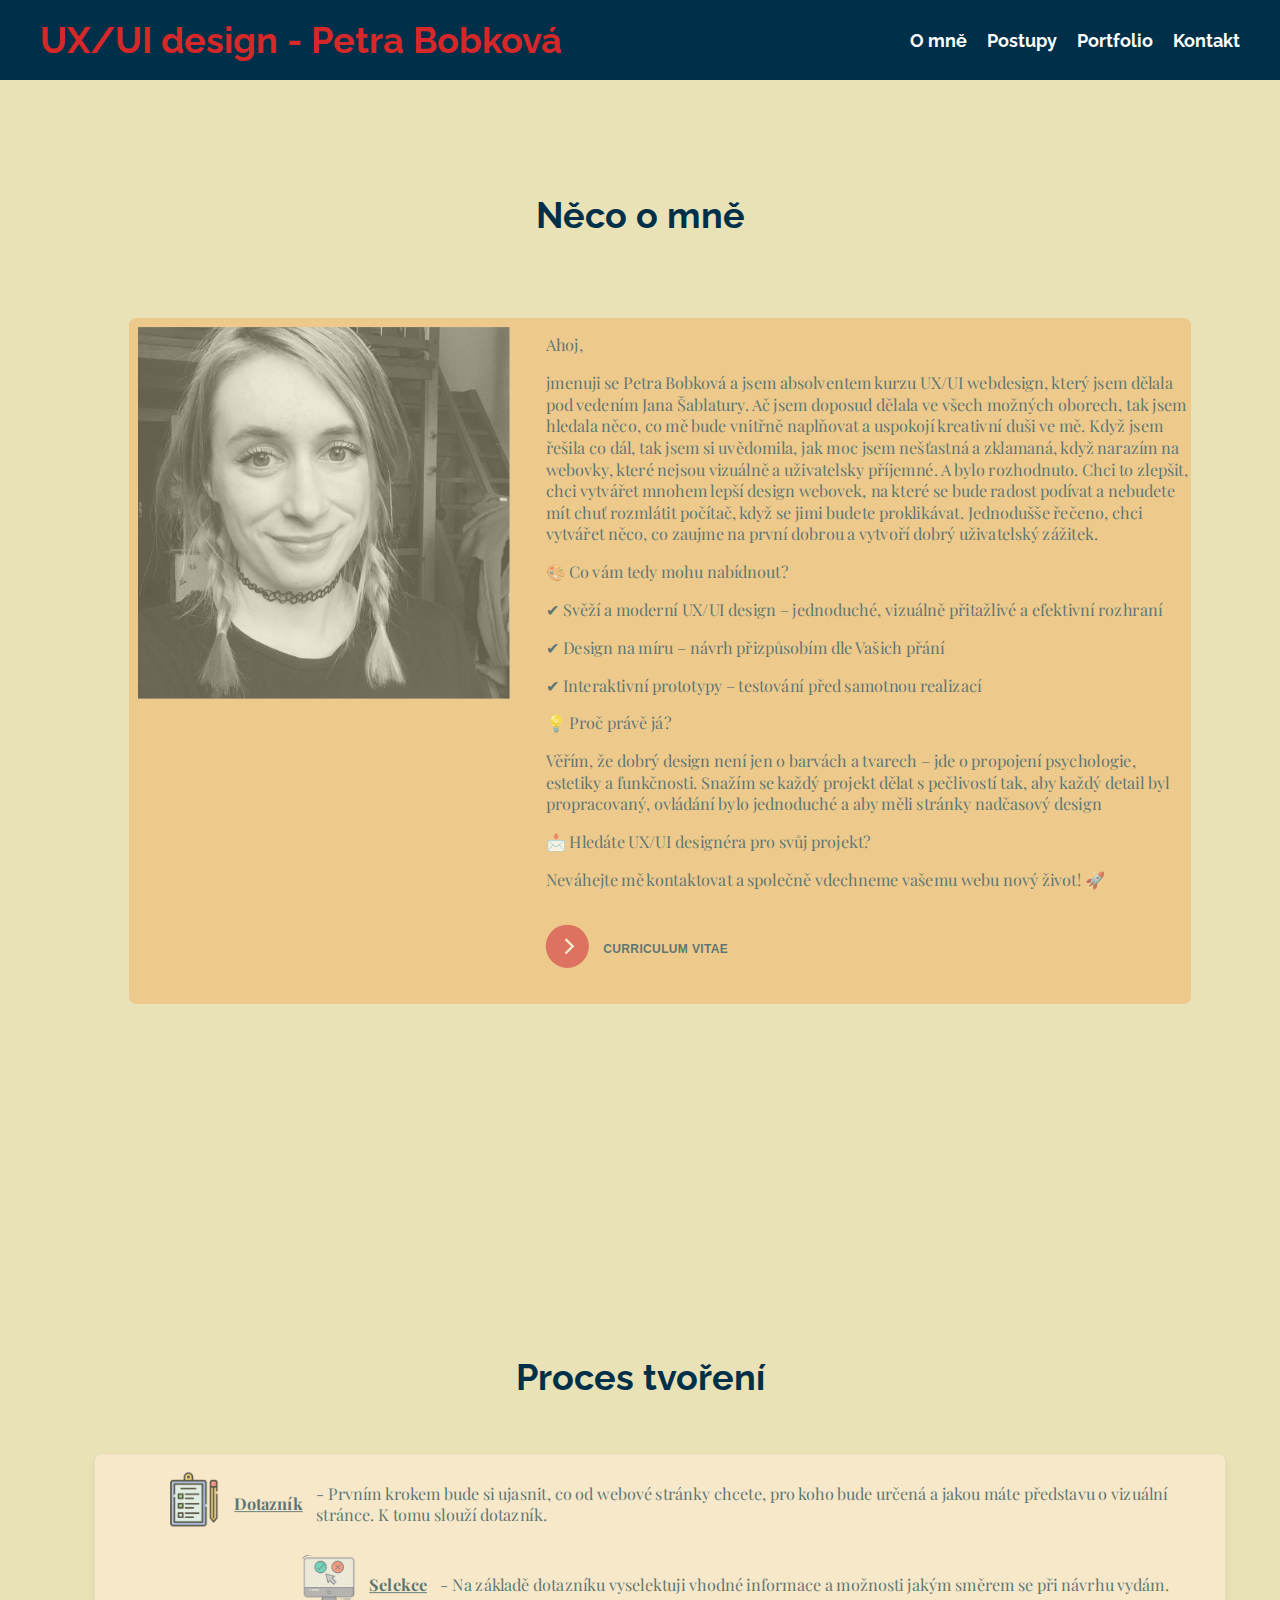
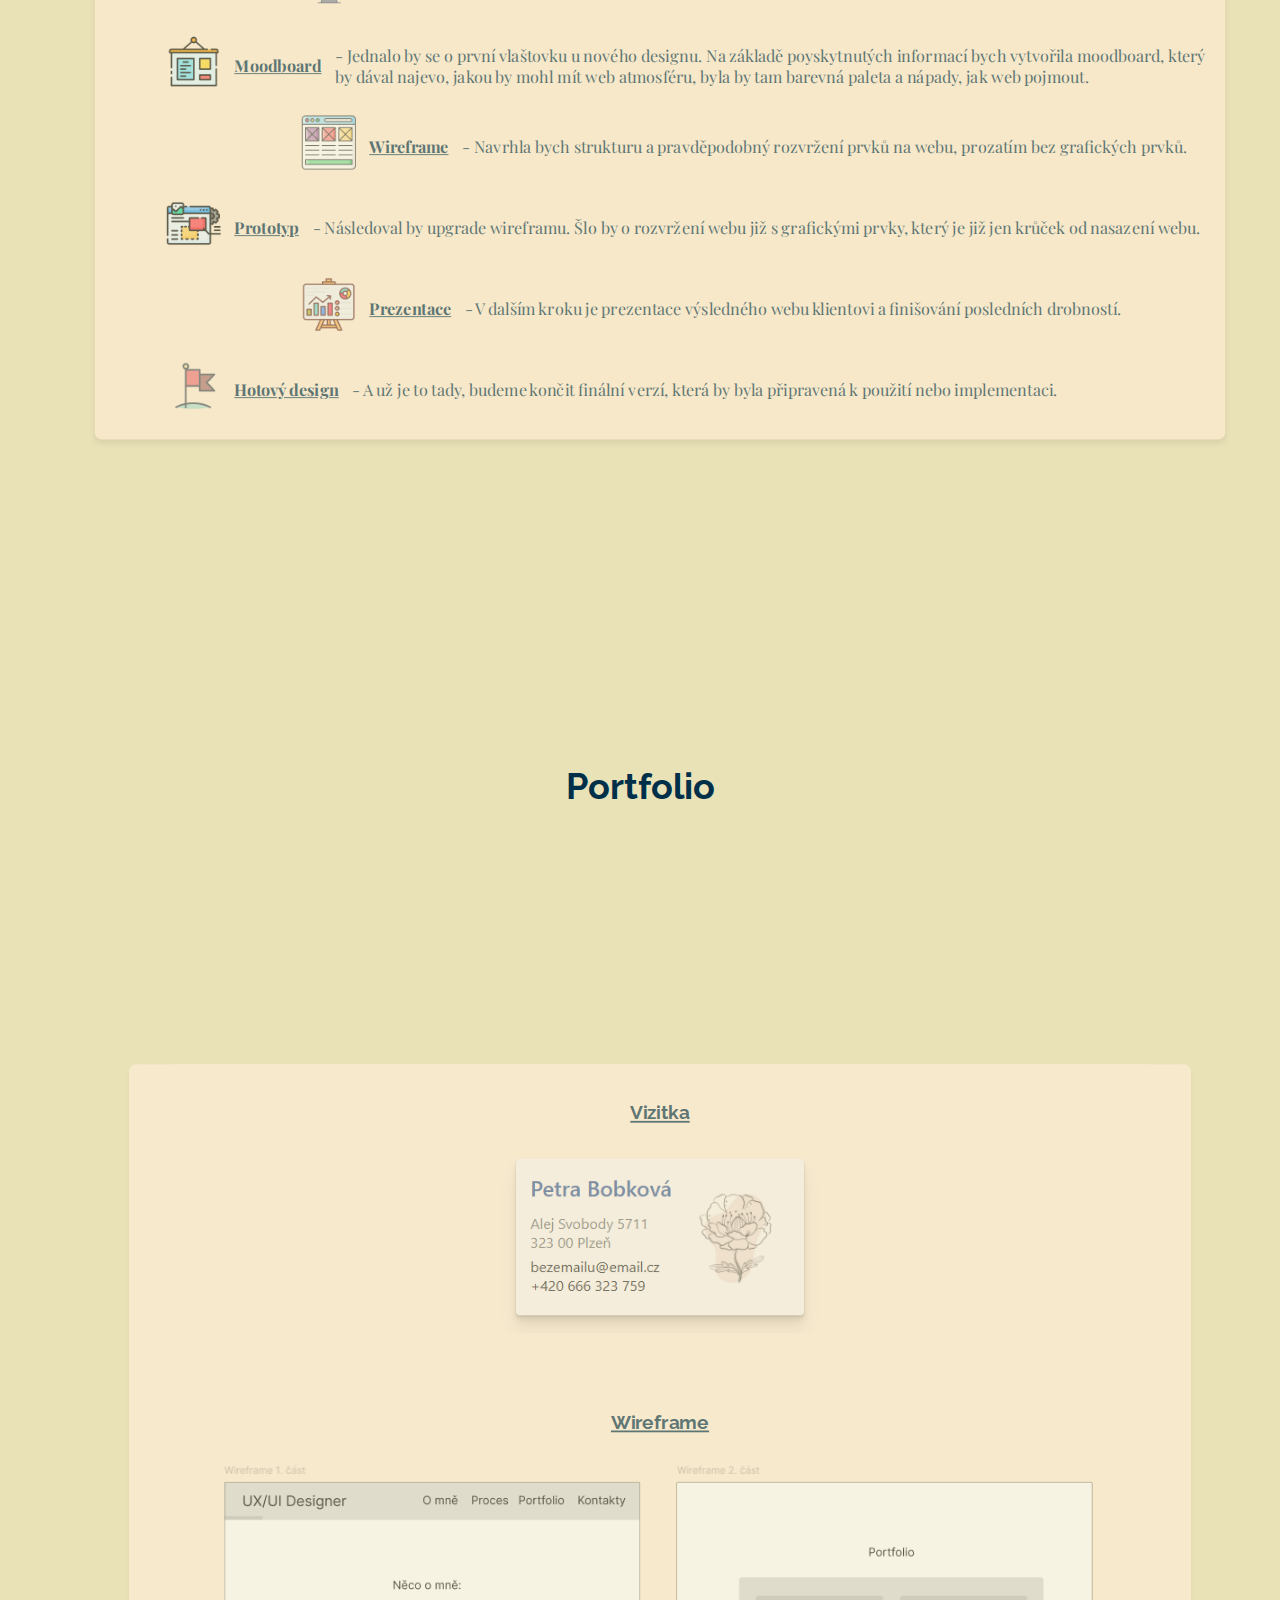
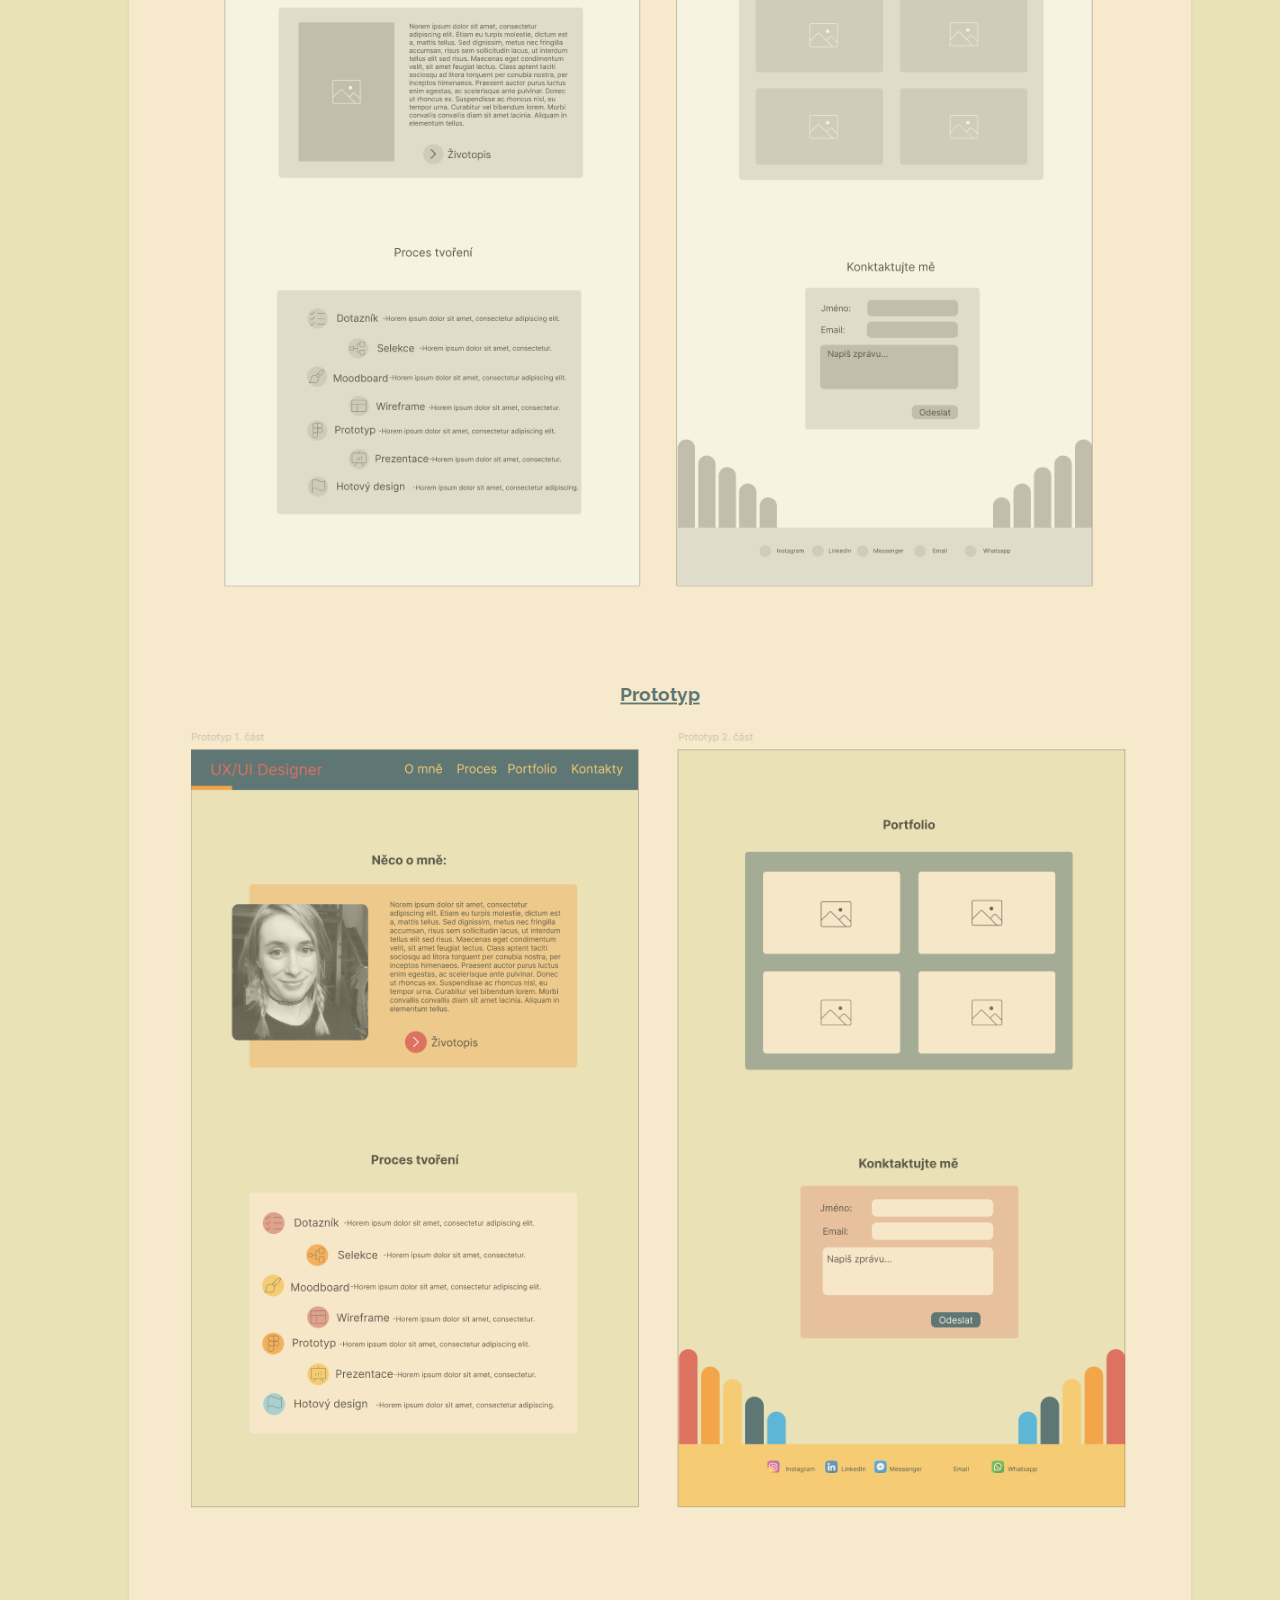
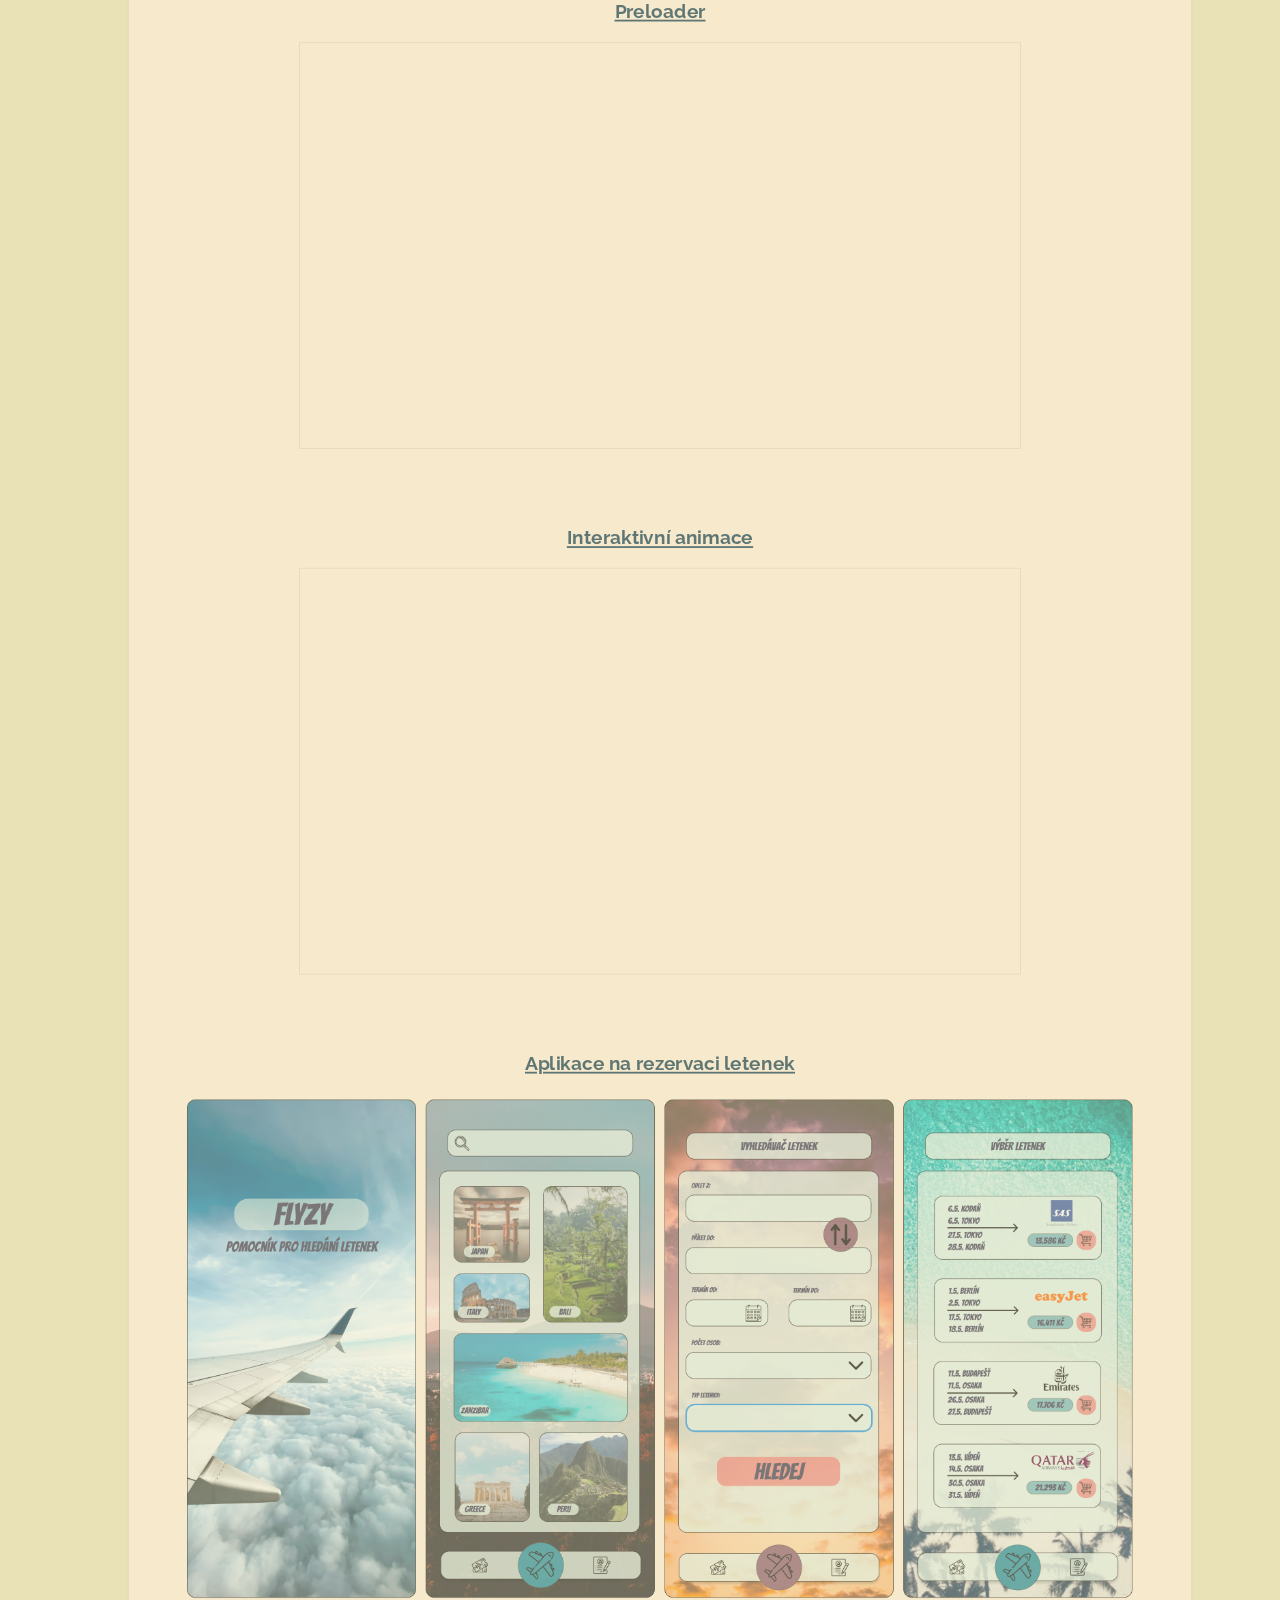
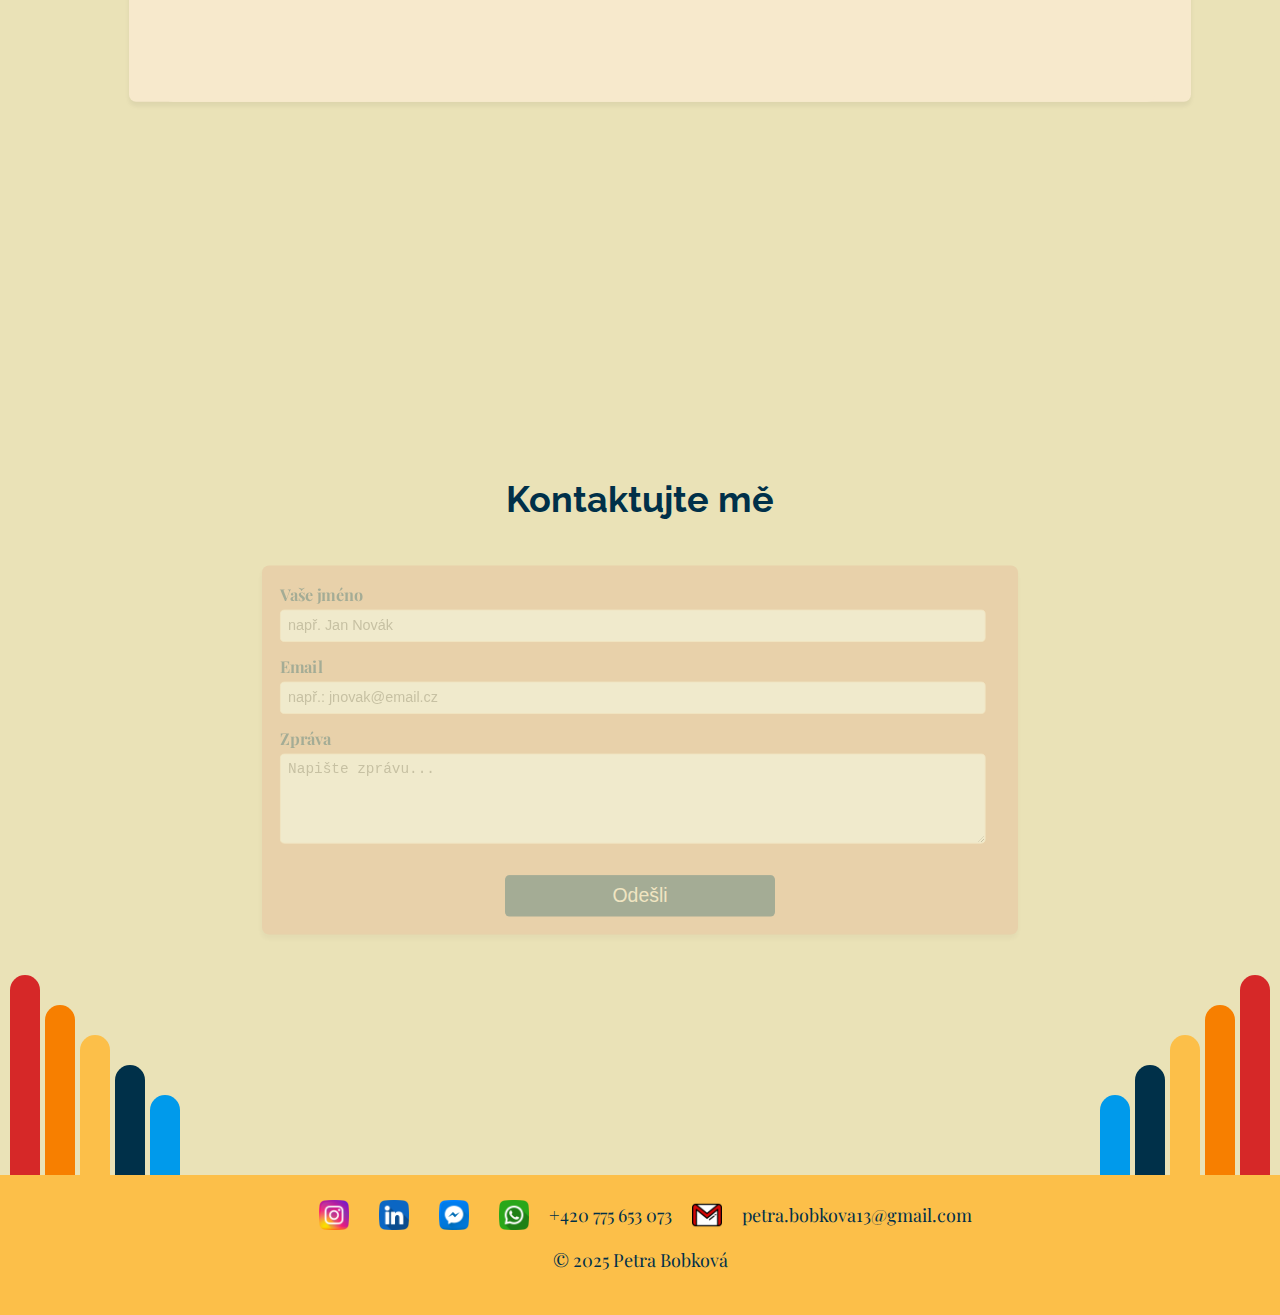
==== index.html @ 44ed3508 "Update index.html" ====
<!DOCTYPE html>
<html lang="cs">
  <head>
    <meta charset="UTF-8" />
    <meta name="viewport" content="width=device-width, initial-scale=1.0" />
    <title>Portfolio - Petra Bobková</title>
    <link
      href="https://fonts.googleapis.com/css2?family=Playfair+Display&family=Raleway:wght@400;700&display=swap"
      rel="stylesheet"
    />
    <link rel="stylesheet" href="style.css"/>
  </head>
  <body>
    <header>
      <h1 class="header">UX/UI design - Petra Bobková</h1>
      <nav>
        <ul>
          <li><a href="#about">O mně</a></li>
          <li><a href="#process">Postupy</a></li>
          <li><a href="#portfolio">Portfolio</a></li>
          <li><a href="#contact">Kontakt</a></li>
        
        </ul>
      </nav>
      <div class="watcher"></div>
    </header>

    <section id="about" class="about">
      <h1>Něco o mně</h1>
      <form class="about">
      <div class="about-container"> 
      
          <img src="Selfie.jpg" alt="Petra Bobková" width="150" height="auto" class="profile-img" >
        
      <div class="text-content">    
    <p> Ahoj, </p>
        <a>jmenuji se Petra Bobková a jsem absolventem kurzu UX/UI webdesign, který jsem dělala pod vedením Jana Šablatury.</a>
        <a>Ač jsem doposud dělala ve všech možných oborech, tak jsem hledala něco, co mě bude vnitřně naplňovat a uspokojí kreativní duši ve mě. 
          Když jsem řešila co dál, tak jsem si uvědomila, jak moc jsem nešťastná a zklamaná, když narazím na webovky, které nejsou vizuálně a uživatelsky příjemné. 
          A bylo rozhodnuto. Chci to zlepšit, chci vytvářet mnohem lepší design webovek, na které se bude radost podívat a nebudete mít chuť rozmlátit počítač, když se jimi budete proklikávat. 
          Jednodušše řečeno, chci vytvářet něco, co zaujme na první dobrou a vytvoří dobrý uživatelský zážitek.</a>
          
    <p>🎨 Co vám tedy mohu nabídnout?</p>
    <p> ✔ Svěží a moderní UX/UI design – jednoduché, vizuálně přitažlivé a efektivní rozhraní</p>
    <p> ✔ Design na míru – návrh přizpůsobím dle Vašich přání </p>
    <p> ✔ Interaktivní prototypy – testování před samotnou realizací</p>
 
    
    <p> 💡 Proč právě já?</p>
    <p> Věřím, že dobrý design není jen o barvách a tvarech – jde o propojení psychologie, estetiky a funkčnosti. 
      Snažím se každý projekt dělat s pečlivostí tak, aby každý detail byl propracovaný, ovládání bylo jednoduché a aby měli stránky nadčasový design </p>
    
    
    <p> 📩 Hledáte UX/UI designéra pro svůj projekt?</p>
    <p> Neváhejte mě kontaktovat a společně vdechneme vašemu webu nový život! 🚀</p> 
    <a href="CV.pdf" target="_blank">
    <button type="button">
      <nav class="Kontakt">
        <span class="kruh">
          <span class="ikona">
            <svg xmlns="http://www.w3.org/2000/svg" viewBox="0 0 1200 1200">
              <path d="M150 550h775v100H150z" class="linka" />
              <path
                d="m710 935-70-70 265-265-265-265 70-70 335 335z"
                class="sipka"
              />
            </svg>
          </span>
        </span>
        <span class="text">Curriculum Vitae</span>
      </nav>
    </button>  
  </a>  
  </div>
      </div>

      </form>
    </section>

    <section id="process" class="process">
      <h1>Proces tvoření</h1>
      <form class="process">
        <div class="process-grid">
          <div class="process-container">
            <div class="process-item">
              <div class="icon-text">
                <img src="dotaznik.png" alt="Dotazník" class="icon">
                <span class="bold">Dotazník </span><span>- Prvním krokem bude si ujasnit, co od webové stránky chcete, pro koho bude určená a jakou máte představu o vizuální stránce. K tomu slouží dotazník.</span>
              </div>
            </div>
            <div class="process-item">
              <div class="icon-text">
                <img src="selekce.png" alt="Selekce" class="icon">
                <span class="bold">Selekce </span><span>- Na základě dotazníku vyselektuji vhodné informace a možnosti jakým směrem se při návrhu vydám.</span>
              </div>
            </div>
            <div class="process-item">
              <div class="icon-text">
                <img src="moodboard.png" alt="Moodboard" class="icon">
                <span class="bold">Moodboard </span><span>- Jednalo by se o první vlaštovku u nového designu. 
                  Na základě poyskytnutých informací bych vytvořila moodboard, který by dával najevo, jakou by mohl mít web atmosféru, byla by tam barevná paleta a nápady, jak web pojmout.</span>
              </div>
            </div>
            <div class="process-item">
              <div class="icon-text">
                <img src="wireframe.png" alt="Wireframe" class="icon">
                <span class="bold">Wireframe </span><span>- Navrhla bych strukturu a pravděpodobný rozvržení prvků na webu, prozatím bez grafických prvků.</span>
              </div>
            </div>
            <div class="process-item">
              <div class="icon-text">
                <img src="prototyp.png" alt="Prototyp" class="icon">
                <span class="bold">Prototyp </span><span>- Následoval by upgrade wireframu. Šlo by o rozvržení webu již s grafickými prvky, který je již jen krůček od nasazení webu. </span>
              </div>
            </div>
            <div class="process-item">
              <div class="icon-text">
                <img src="presentation.png" alt="Prezentace" class="icon">
                <span class="bold">Prezentace </span><span>-  V dalším kroku je prezentace výsledného webu klientovi a finišování posledních drobností.</span>
              </div>
            </div>
            <div class="process-item">
              <div class="icon-text">
                <img src="flag.png" alt="Hotový design" class="icon">
                <span class="bold">Hotový design</span><span>- A už je to tady, budeme končit finální verzí, která by byla připravená k použití nebo implementaci.</span>
              </div>
            </div>
          </div>
        </div>
      </form>
    </section>
    
    


    <section id="portfolio" class="portfolio">
      <h1>Portfolio</h1>
      <form>
        <div class="portfolio-grid">
          <div class="portfolio-item">
            <h3>Vizitka</h3>
            <img src="Vizitka.png" class="vizitka" alt="vizitka" />
          </div>

          <div class="portfolio-item">
            <h3>Wireframe</h3>
            <img src="Wireframe figma.png" alt="wireframe navržený ve figmě">
          </div>

          <div class="portfolio-item">
            <h3>Prototyp</h3>
            <img src="Prototyp figma.png" alt="">
          </div>

          <div class="portfolio-item">
            <h3>Preloader</h3>
            <iframe style="border: 1px solid rgba(0, 0, 0, 0.1);" width="800" height="450" src="https://embed.figma.com/proto/vXwFAPY2rK62BWSOTLgpWE/Preloader?page-id=0%3A1&node-id=1-15&starting-point-node-id=1%3A2&embed-host=share" allowfullscreen></iframe></div>


            <div class="portfolio-item">
              <h3>Interaktivní animace</h3>
              <iframe style="border: 1px solid rgba(0, 0, 0, 0.1);" width="800" height="450" src="https://embed.figma.com/proto/KS5mLdX3Au30D3j3nJm4MS/Untitled?page-id=0%3A1&node-id=1-63&p=f&viewport=175%2C-50%2C0.34&scaling=scale-down&content-scaling=fixed&starting-point-node-id=1%3A21&embed-host=share" allowfullscreen></iframe></div>


          <div class="portfolio-item">
            <h3>Aplikace na rezervaci letenek</h3>
            <img
              src="Rezervacni_appka.png"
              class="appka"
              alt="rezervační appka na letenky"
            />
          </div>

          
          <div class="portfolio-item">
            <img src="" alt="">
          </div>
        </div>
      </form>
    </section>

    <section id="contact" >
      <h1>Kontaktujte mě</h1>
      <form class="napis">
        <div class="form-group">
          <label for="name">Vaše jméno</label>
          <input type="text" id="name" placeholder="např. Jan Novák" />
        </div>
        <div class="form-group">
          <label for="email">Email</label>
          <input type="email" id="email" placeholder="např.: jnovak@email.cz" />
        </div>
        <div class="form-group">
          <label for="message">Zpráva</label>
          <textarea id="message" placeholder="Napište zprávu..."></textarea>
        </div>
        <button type="submit" class="submit">Odešli</button>
      </form>
    </section>

    <div class="spacer"></div>

    <footer>
      <div class="graphic-left">
        <div class="bar red"></div>
        <div class="bar orange"></div>
        <div class="bar yellow"></div>
        <div class="bar darkblue"></div>
        <div class="bar lightblue"></div>
      </div>

      <div class="graphic-right">
        <div class="bar lightblue"></div>
        <div class="bar darkblue"></div>
        <div class="bar yellow"></div>
        <div class="bar orange"></div>
        <div class="bar red"></div>
      </div>

      <div class="social-icons">
        <a
          href="#"
          onclick="window.open('https://www.instagram.com/petulina_b/', '_blank') ">
          <img src="instagram.png" alt="Instagram" class="hover-effect"/></a>
        <a
          href="#"
          onclick="window.open('https://www.linkedin.com/in/petra-bobkov%C3%A1-47aa69185/', '_blank') "
        >
          <img src="linkedin.png" alt="LinkedIn" class="hover-effect"
        /></a>

        <a
          href="#"
          onclick="window.open('https://www.messenger.com/t/1242163463', '_blank') "
          ><img src="messenger.png" alt="Messenger" class="hover-effect"
        /></a>       
          <img src="whatsapp.png" alt="WhatsApp" /> +420 775 653 073
          <img src="gmail.png" alt="Gmail" /> petra.bobkova13@gmail.com
            </div>
        <p>&copy; 2025 Petra Bobková</p>
      </p>
    </footer>
  </body>
</html>
---- style.css ----
body {
  font-family: "Playfair Display", serif;
  margin: 0;
  padding: 0;
  background-color: #eae2b7;
  background-blend-mode: color-burn;
  color: #003049;
  font-size: large;
}

h1 {
  font-family: "Raleway", sans-serif;
  color: #003049;
  font-weight: bold;
  text-align: center;
}

h2 {
  font-family: "Raleway", sans-serif;
  color: #003049;
  font-size: larger;
  font-weight: bold;
}
h3 {
  color: #003049;
  text-align: center;
  text-decoration: underline;
  font-family: "Raleway", sans-serif;
  font-weight: bold;
}
header {
  background-color: #003049;
  /* color: #d62828; */
  justify-content: space-between;
  align-items: center;
  padding: 20px 40px;
  height: 80px;
  transition: all 0.3s ease-in-out;
  position: fixed;
  display: flex;
  top: 0;
  left: 0;
  width: 100%;
  z-index: 1000;
  box-sizing: border-box;
}

header h1 {
  color: #d62828;
}

nav ul {
  list-style: none;
  display: flex;
  gap: 20px;
}

nav a {
  text-decoration: none;
  font-family: "Raleway", sans-serif;
  font-weight: 700;
}

.watcher {
  height: 5px;
  background-color: #f77f00;
  width: 100%;

  position: fixed;
  top: 0;
  left: 0;
  z-index: 1;
  scale: 0 1;
  transform-origin: left;
  animation: zvetsovani linear;
  animation-timeline: scroll();
}

@keyframes zvetsovani {
  to {
    scale: 1 1;
  }
}

section.about {
  padding-top: 170px;
}

.about-container {
  background-color: #efba6e;
  border-radius: 8px;
  display: flex;
  align-items: flex-start; /* zarovnání na začátek pro udržení stejné výšky */
  gap: 30px; /* mezera mezi obrázkem a textem */
  padding-bottom: 40px;
}

.profile-img {
 padding: 10px;
  width: 35%;
  height: 35%;
  object-fit: cover; /* aby se obrázek přizpůsobil bez deformace */
  border-radius: 10px; /* zaoblení rohů obrázku, volitelné */
}

.text-content {
  max-width: 2500px; /* maximální šířka pro textovou část */
  text-align: left;
}

button {
  margin-top: 20px;
  display: inline-block;
}

:root {
  --violet: #d62828;
  --white: #ffeedb;

  --kruh: 3rem;
  --ikona: 2rem;

  --polovina-kruhu: calc(var(--kruh) / 2);
  --polovina-ikony: calc(var(--ikona) / 2);

  --transition-delka: 0.45s;
  --transition-easing: ease;
}

button {
  position: relative;
  height: var(--kruh);
  padding: 0;
  border: 0;
  background: none;
  cursor: pointer;
}
.kruh {
  position: absolute;
  background-color: var(--violet);
  width: var(--kruh);
  height: var(--kruh);
  left: 0;
  top: 0;
  border-radius: var(--kruh);
  transition: width var(--transition-delka) var(--transition-easing);
}

.kruh svg {
  position: absolute;
  left: calc(var(--polovina-kruhu) - var(--polovina-ikony));
  top: calc(var(--polovina-kruhu) - var(--polovina-ikony));
  width: var(--ikona);
  height: var(--ikona);
  margin-left: -0.25rem;
  transition: margin var(--transition-delka) var(--transition-easing);
}

.kruh path {
  fill: var(--white);
}

.text {
  position: relative;
  color: #003049;
  padding-left: var(--kruh);
  padding-right: var(--ikona);
  margin-left: 1rem;
  text-transform: uppercase;
  font-weight: 700;
  letter-spacing: 0.025rem;
  vertical-align: -webkit-baseline-middle;

  transition: color var(--transition-delka) var(--transition-easing);
}

.kruh .linka {
  opacity: 0;
  transition: opacity var(--transition-delka) var(--transition-easing);
}

button:hover .kruh {
  width: 100%;
}

button:hover .text {
  color: var(--white);
}

button:hover svg {
  margin-left: 1rem;
}

button:hover .linka {
  opacity: 1;
}

.contact {
  background-color: #ffeedb;
}
.ikonove-tlacitko {
  background: none;
  border: none;
  padding: 0;
  cursor: pointer;
  display: inline-block;
  transition: transform 0.2s ease;
}

.ikonka {
  width: 2rem;
  height: 2rem;
  fill: currentColor;
  transition: fill 0.2s ease;
}

.ikonove-tlacitko:active {
  transform: scale(0.95);
}
.ikonove-tlacitko:hover {
  animation: pulse 0.5s ease-in-out;
}

@keyframes pulse {
  0% {
    transform: scale(1);
  }
  50% {
    transform: scale(1.1);
  }
  100% {
    transform: scale(1);
  }
}

nav ul {
  list-style: none;
  display: flex;
  gap: 20px;
}
nav a {
  text-decoration: none;
  color: white;
  font-family: "Raleway", sans-serif;
  font-weight: 700;
}

section {
  padding: 50px;
  text-align: center;
}

section.process {
  padding-top: 200px;
}

/* Kontejner pro celý proces */
.process {
  text-align: center;
  padding: 3rem 2rem;
}
span.bold {
  font-weight: bold;
  text-decoration: underline;
}

.process h2 {
  margin-bottom: 2rem;
}
form.process {
  background-color: #ffecd6;

  padding: 20px;
  margin: 20px auto;
  animation: objeveni-se linear forwards;
  animation-timeline: view(5vh 20vh);
  width: 100%;
  scale: 0.9;
  border-radius: 8px;
  max-width: auto;
  box-shadow: 0 4px 6px rgba(0, 0, 0, 0.1);
  display: flex;
  flex-direction: column;
  gap: 15px;
  align-items: center;
}

.process-grid {
  display: grid;
  grid-template-columns: 1fr; /* Jeden sloupec pro všechny položky */
  gap: 20px;
  justify-items: flex-start; /* Zarovná všechny položky k levému okraji */
}

.process-container {
  display: grid;
  grid-template-columns: 1fr; /* Jeden sloupec pro všechny položky */
  gap: 20px;
  align-items: start;
  margin-left: 0;
}

.process-item {
  text-align: left;
}
.icon-text {
  display: flex;
  align-items: center;
  gap: 15px;
  padding-left: 10px;
}

/* Styl pro ikonu */
.icon {
  width: 60px; /* Velikost ikony */
  height: auto; /* Zachování poměru stran */
  margin-bottom: 10px; /* Mezera mezi ikonou a textem */
  transition: transform 0.3s ease; /* Přechod pro efekt zvětšení */
}

/* Odsazení pro liché ikony */
.process-item:nth-child(odd) {
  margin-left: 50px;
}

/* Odsazení pro sudé ikony */
.process-item:nth-child(even) {
  margin-left: 200px;
}

/* Styl pro text */
.process-item p {
  font-size: 16px;
  color: #003049;
  margin: 0; /* Odstranění defaultních marginů */
}

/* Efekt při najetí myší */
.process-item:hover .icon {
  transform: scale(1.2); /* Zvětšení ikony při najetí */
}

.process-item:hover p {
  font-weight: bold; /* Zvýraznění textu při najetí */
}

section.portfolio {
  padding-top: 200px;
}

.portfolio-grid {
  background-color: #ffeedb;
  display: flex;
  flex-direction: column;
  max-width: auto;
  box-shadow: 0 4px 6px rgba(0, 0, 0, 0.1);
  /* grid-template-columns: repeat(2, 1fr); */
  gap: 20px;
  align-items: center;
  border-radius: 8px;
}
.portfolio-item {
  background-color: #ffeedb;
  width: 90%;
  max-width: auto;
  /* height: 200px; */
  border-radius: 10px;
  padding: 20px;
  /* display: flex;
  flex-direction: column;
  align-items: center;
  justify-content: center; */
  text-align: center;
}

.portfolio-item img {
  max-width: 100%;
  height: auto;
  object-fit: contain;
  border-radius: 5px;
}

form {
  padding: 20px;
  margin: 20px auto;

  animation: objeveni-se linear forwards;
  animation-timeline: view(5vh 20vh);
  width: 100%;
  scale: 0.9;
  opacity: 0.6;
  border-radius: 8px;
  /* max-width: auto;
  box-shadow: 0 4px 6px rgba(0, 0, 0, 0.1); */
  display: flex;
  flex-direction: column;
  gap: 15px;
}

@keyframes objeveni-se {
  0% {
    scale: 0.8;
    opacity: 0.6;
  }

  100% {
    scale: 1;
    opacity: 1;
  }
}
section.id.contact {
  padding-top: 200px;
}

form.napis {
  background-color: #e4aa8c;
  opacity: 30%;
  padding: 20px;
  margin: 20px auto;
  border-radius: 8px;
  max-width: 800px;
  box-shadow: 0 4px 6px rgba(0, 0, 0, 0.1);
  display: flex;
  flex-direction: column;
  gap: 15px;
  align-items: center;
}

.form-group {
  display: flex;
  flex-direction: column;
  text-align: left;
  width: 100%;
}

label {
  font-weight: bold;
  margin-bottom: 5px;
}

input,
textarea {
  border: 1px solid #ffeedb;
  border-radius: 5px;
  padding: 8px;
  font-size: 16px;
  width: calc(100% - 16px);
  box-sizing: border-box;
}

textarea {
  height: 100px;
}
button.submit {
  background-color: #003049;
  color: #ffeedb;
  border-radius: 5px;
  font-size: larger;
  font-weight: 200;
  border: none;
  width: 300px;
  height: auto;
  padding: 10px 15px;
  text-align: center;
}

button.submit:hover {
  background-color: #d62828;
  cursor: pointer;
  color: #ffeedb;
}

.spacer {
  height: 150px; /* Výška mezery */
}

footer {
  position: relative;
  background-color: #fcbf49;
  color: #003049;
  text-align: center;
  padding: 25px;
}

/* Kontejner pro grafiku na levé straně */
/* Levá grafika */
.graphic-left {
  position: absolute;
  bottom: 100%;
  left: 0;
  display: flex;
  align-items: flex-end;
  gap: 5px;
  padding-left: 10px; /* Malý odsazení od kraje */
  z-index: 2; /* Aby se nepřekryla obsahem footeru */
}

/* Pravá grafika */
.graphic-right {
  position: absolute;
  bottom: 100%;
  right: 0;
  display: flex;
  align-items: flex-end;
  gap: 5px;
  padding-right: 10px;
  z-index: 2;
}

/* Styly pro jednotlivé sloupce */
.bar {
  width: 30px;
  border-radius: 20px 20px 0 0; /* Zaoblený jen horní okraj */
}

/* Barvy a výšky */

.lightblue {
  height: 80px;
  background-color: #009aeb;
}

.darkblue {
  height: 110px;
  background-color: #003049;
}

.yellow {
  height: 140px;
  background-color: #fcbf49;
}

.orange {
  height: 170px;
  background-color: #f77f00;
}

.red {
  height: 200px;
  background-color: #d62828;
}
.social-icons img {
  width: 30px;
  margin: 0 10px;
}

.social-icons {
  display: flex;
  justify-content: center; /* Zarovnání do středu stránky */
  align-items: center; /* Vertikální zarovnání */
  gap: 10px; /* Mezera mezi ikonami */
}

.social-icons a,
.social-icons div {
  display: flex;
  align-items: center; /* Zarovná ikony a text vertikálně */
  gap: 8px; /* Mezera mezi ikonou a textem */
  position: relative;
}

.social-icons div span {
  position: relative;
  top: -3px; /* Posune text lehce nahoru */
}

.social-icons img {
  width: 30px;
}

.social-icons img.hover-effect {
  transition: transform 0.3s ease;
}

.social-icons img.hover-effect:hover {
  transform: scale(1.2);
}
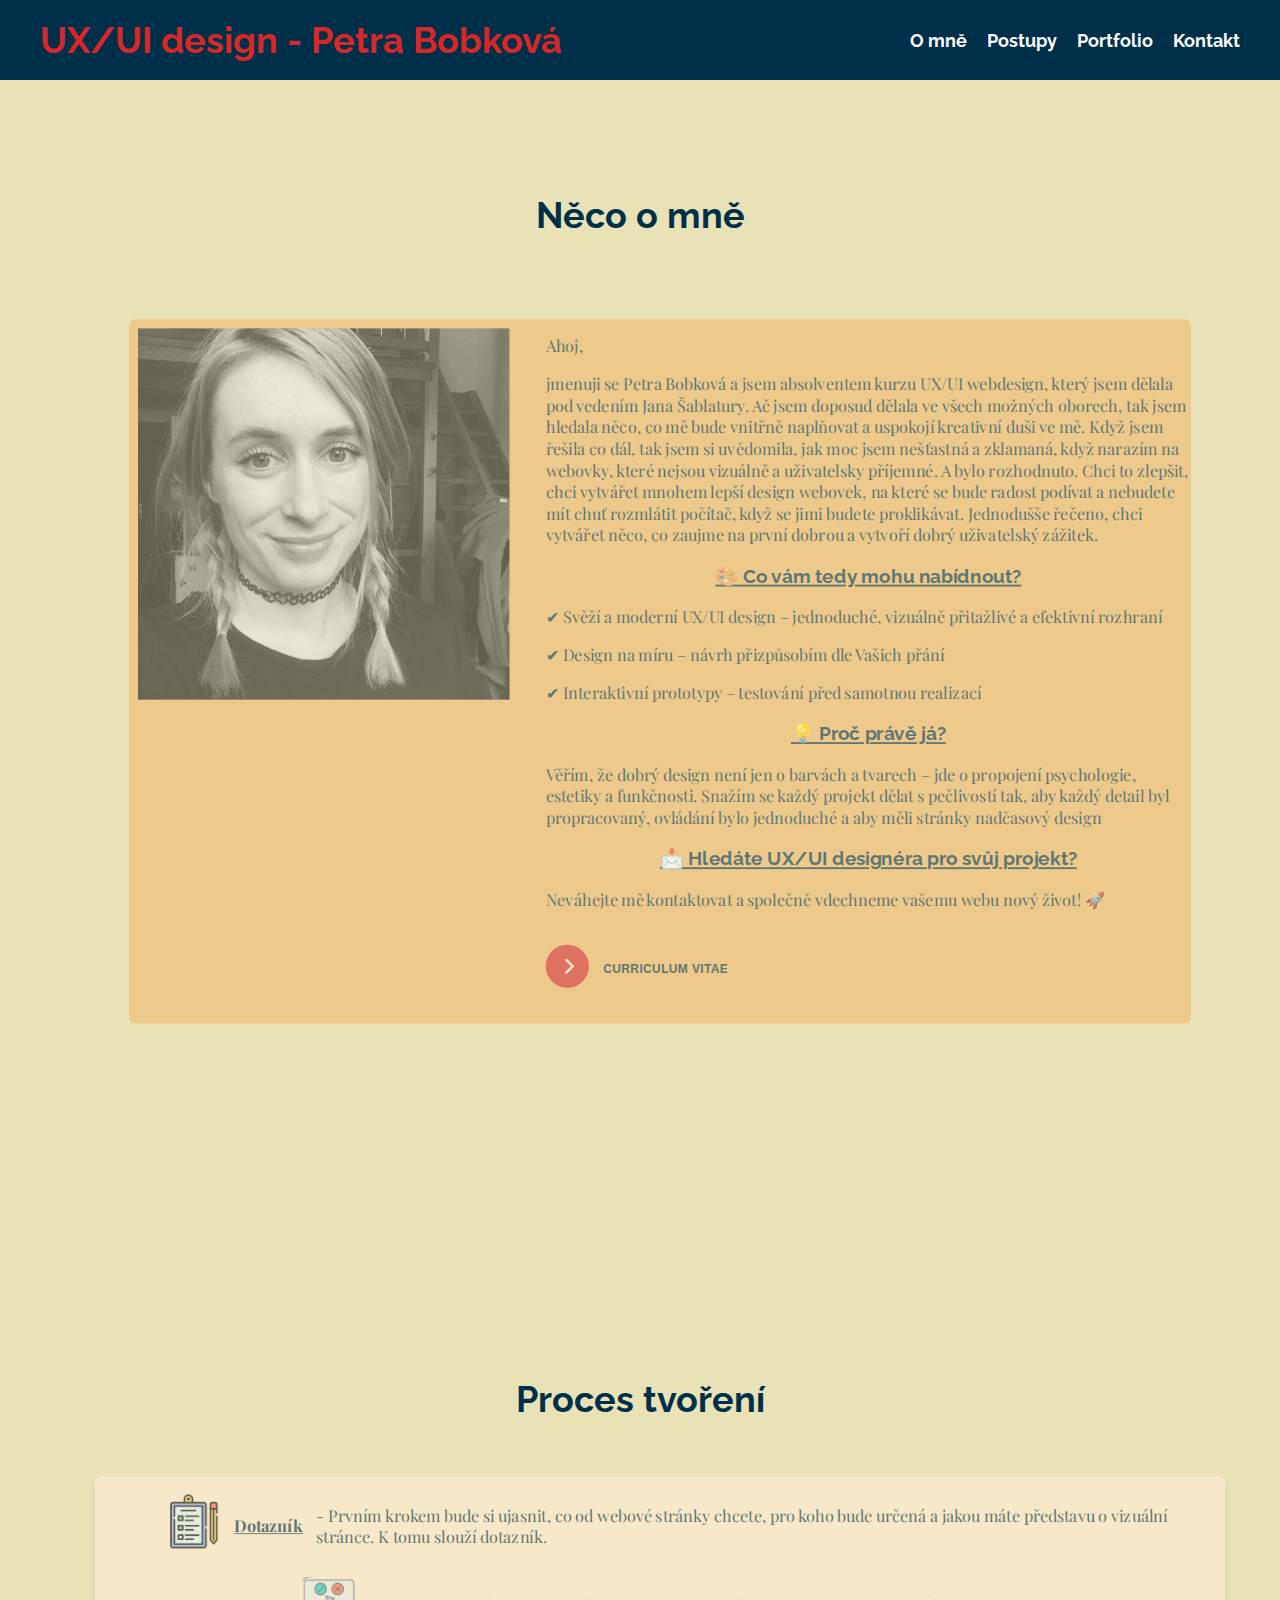
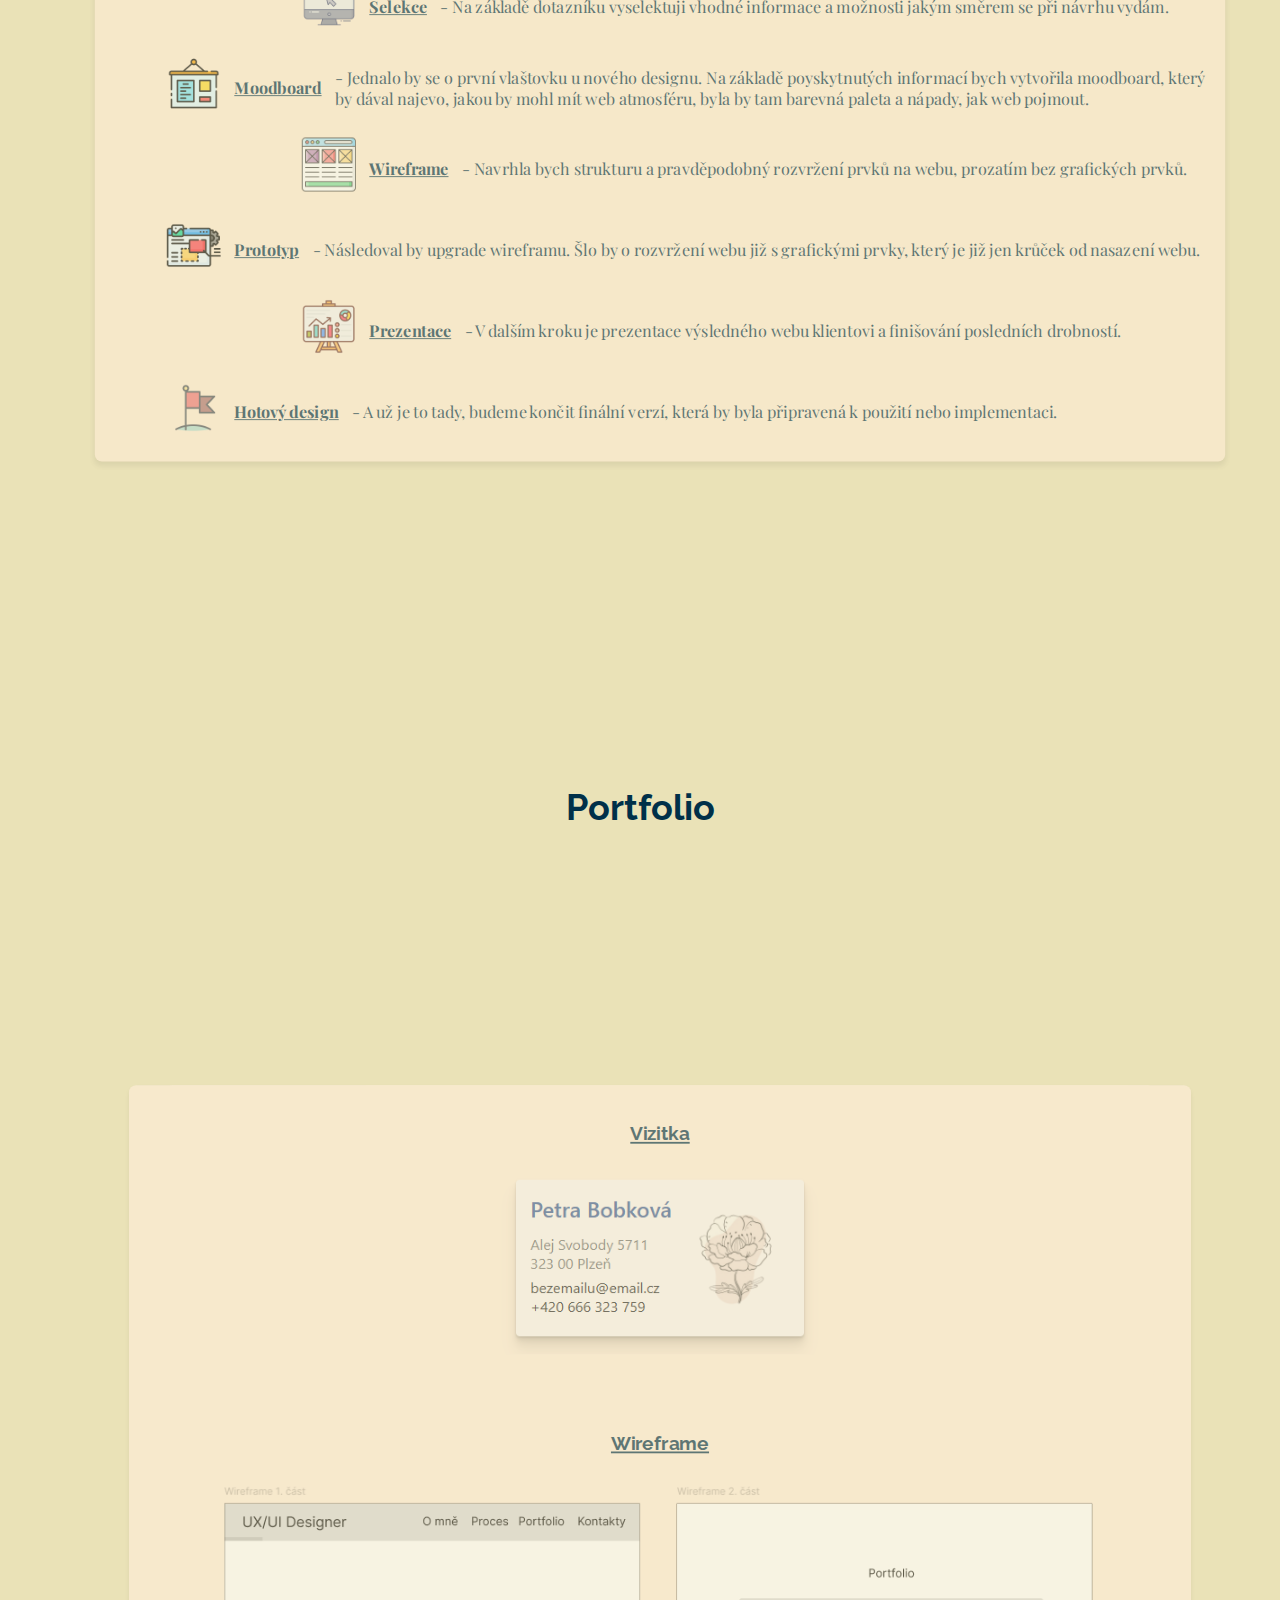
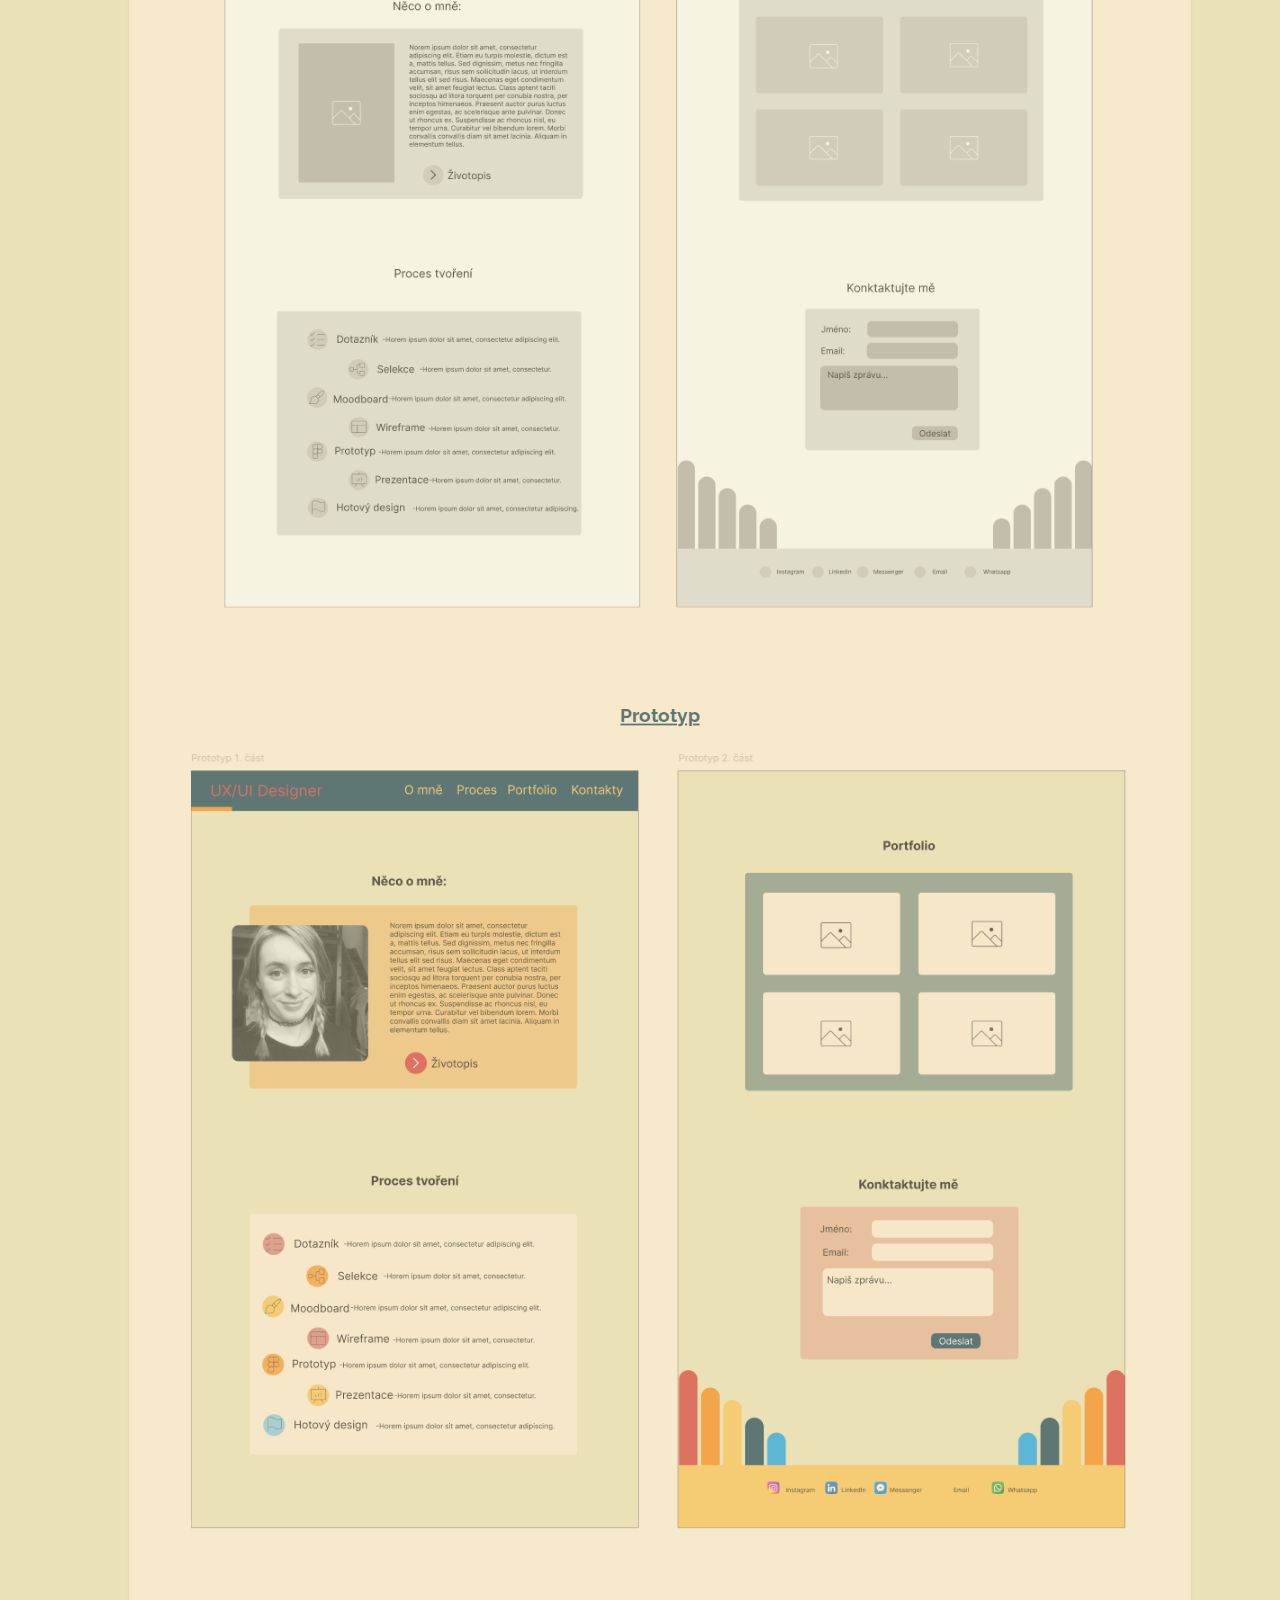
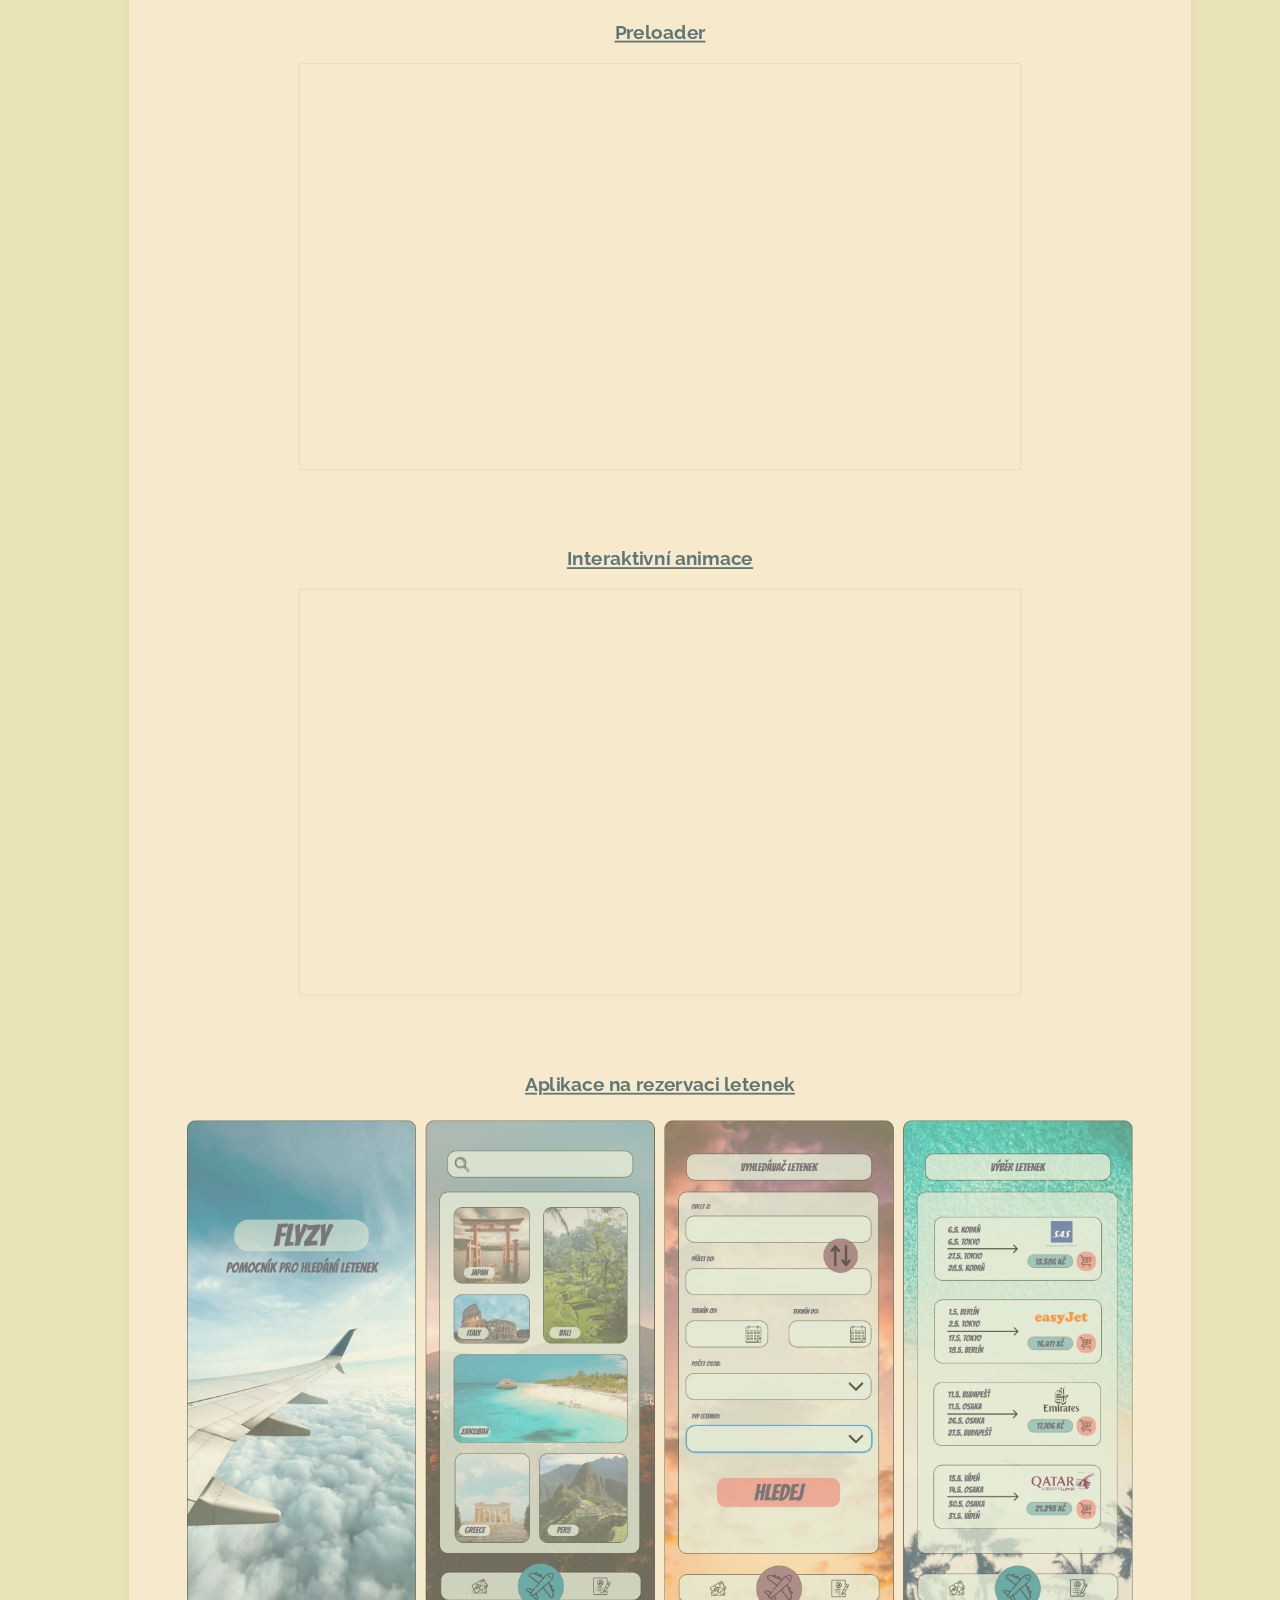
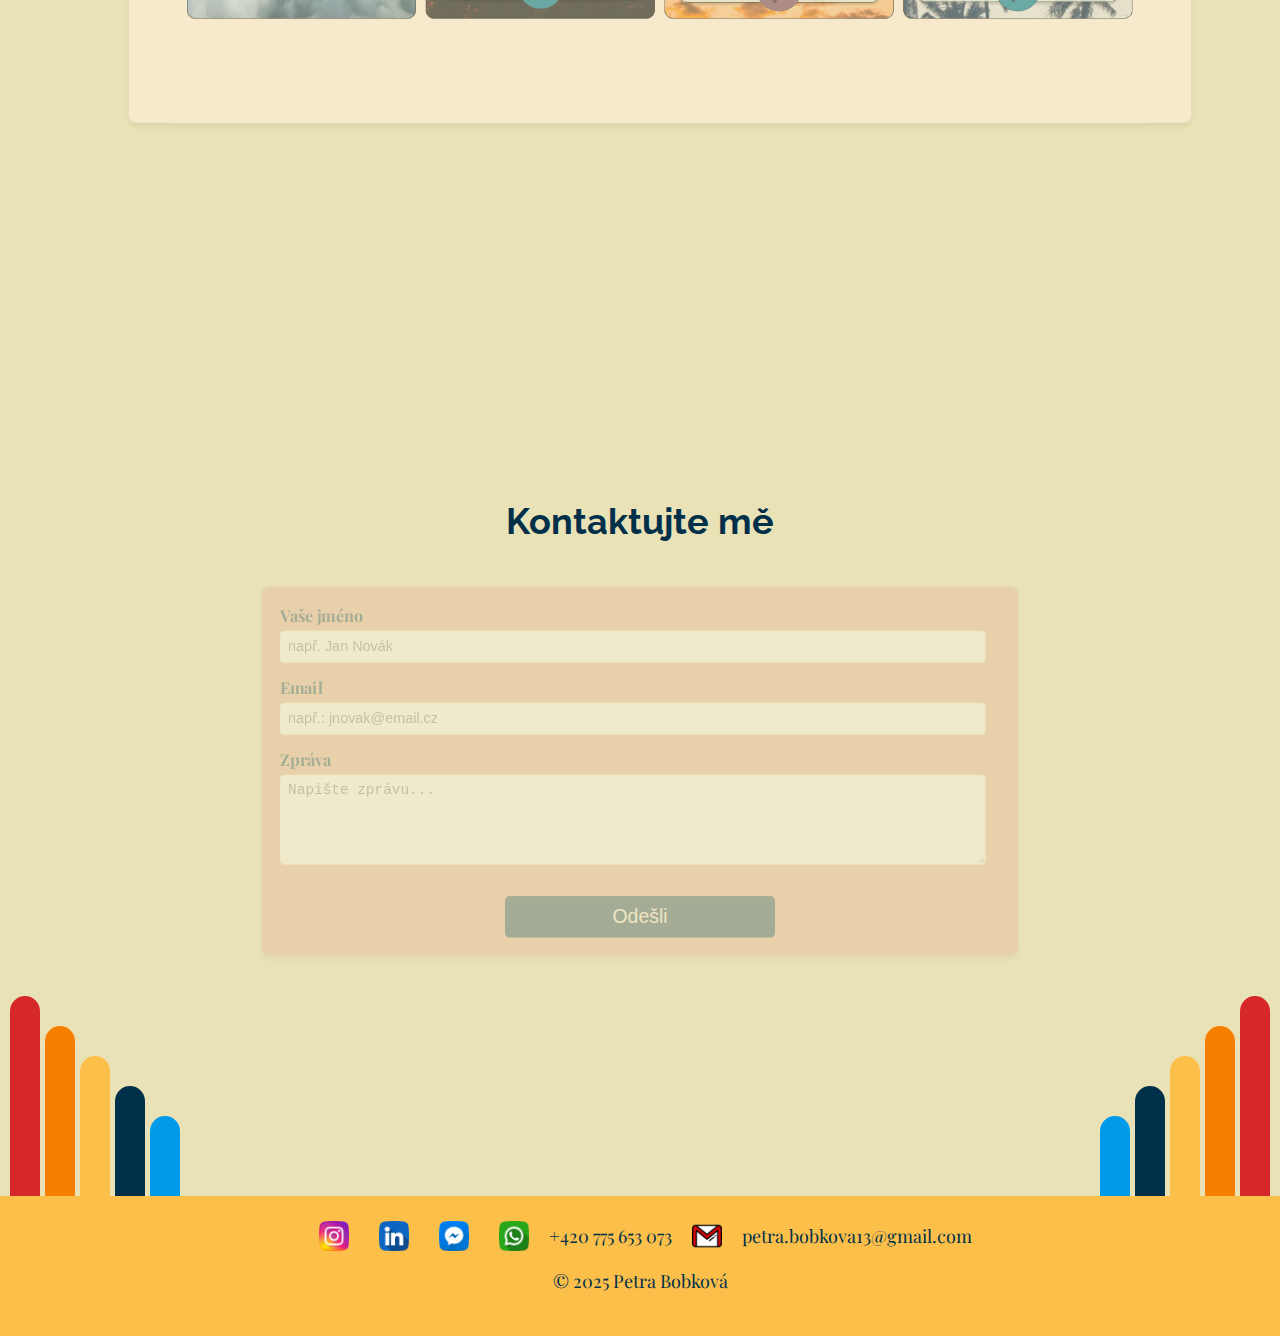
==== commit 58aa5c45: "Update index.html" ====
--- a/index.html
+++ b/index.html
@@ -35,23 +35,23 @@
       <div class="text-content">    
     <p> Ahoj, </p>
         <a>jmenuji se Petra Bobková a jsem absolventem kurzu UX/UI webdesign, který jsem dělala pod vedením Jana Šablatury.</a>
-        <a>Ač jsem doposud dělala ve všech možných oborech, tak jsem hledala něco, co mě bude vnitřně naplňovat a uspokojí kreativní duši ve mě. 
-          Když jsem řešila co dál, tak jsem si uvědomila, jak moc jsem nešťastná a zklamaná, když narazím na webovky, které nejsou vizuálně a uživatelsky příjemné. 
-          A bylo rozhodnuto. Chci to zlepšit, chci vytvářet mnohem lepší design webovek, na které se bude radost podívat a nebudete mít chuť rozmlátit počítač, když se jimi budete proklikávat. 
-          Jednodušše řečeno, chci vytvářet něco, co zaujme na první dobrou a vytvoří dobrý uživatelský zážitek.</a>
+        <a>Ač jsem doposud dělala ve všech možných oborech, tak jsem hledala něco, co mě bude vnitřně naplňovat a uspokojí kreativní duši ve mě. </a>
+        <a>Když jsem řešila co dál, tak jsem si uvědomila, jak moc jsem nešťastná a zklamaná, když narazím na webovky, které nejsou vizuálně a uživatelsky příjemné. </a>
+         <a> A bylo rozhodnuto. Chci to zlepšit, chci vytvářet mnohem lepší design webovek, na které se bude radost podívat a nebudete mít chuť rozmlátit počítač, když se jimi budete proklikávat. </a>
+         <a> Jednodušše řečeno, chci vytvářet něco, co zaujme na první dobrou a vytvoří dobrý uživatelský zážitek.</a>
           
-    <p>🎨 Co vám tedy mohu nabídnout?</p>
+    <h3>🎨 Co vám tedy mohu nabídnout?</h3>
     <p> ✔ Svěží a moderní UX/UI design – jednoduché, vizuálně přitažlivé a efektivní rozhraní</p>
     <p> ✔ Design na míru – návrh přizpůsobím dle Vašich přání </p>
     <p> ✔ Interaktivní prototypy – testování před samotnou realizací</p>
  
     
-    <p> 💡 Proč právě já?</p>
+    <h3> 💡 Proč právě já?</h3>
     <p> Věřím, že dobrý design není jen o barvách a tvarech – jde o propojení psychologie, estetiky a funkčnosti. 
       Snažím se každý projekt dělat s pečlivostí tak, aby každý detail byl propracovaný, ovládání bylo jednoduché a aby měli stránky nadčasový design </p>
     
     
-    <p> 📩 Hledáte UX/UI designéra pro svůj projekt?</p>
+    <h3> 📩 Hledáte UX/UI designéra pro svůj projekt?</h3>
     <p> Neváhejte mě kontaktovat a společně vdechneme vašemu webu nový život! 🚀</p> 
     <a href="CV.pdf" target="_blank">
     <button type="button">
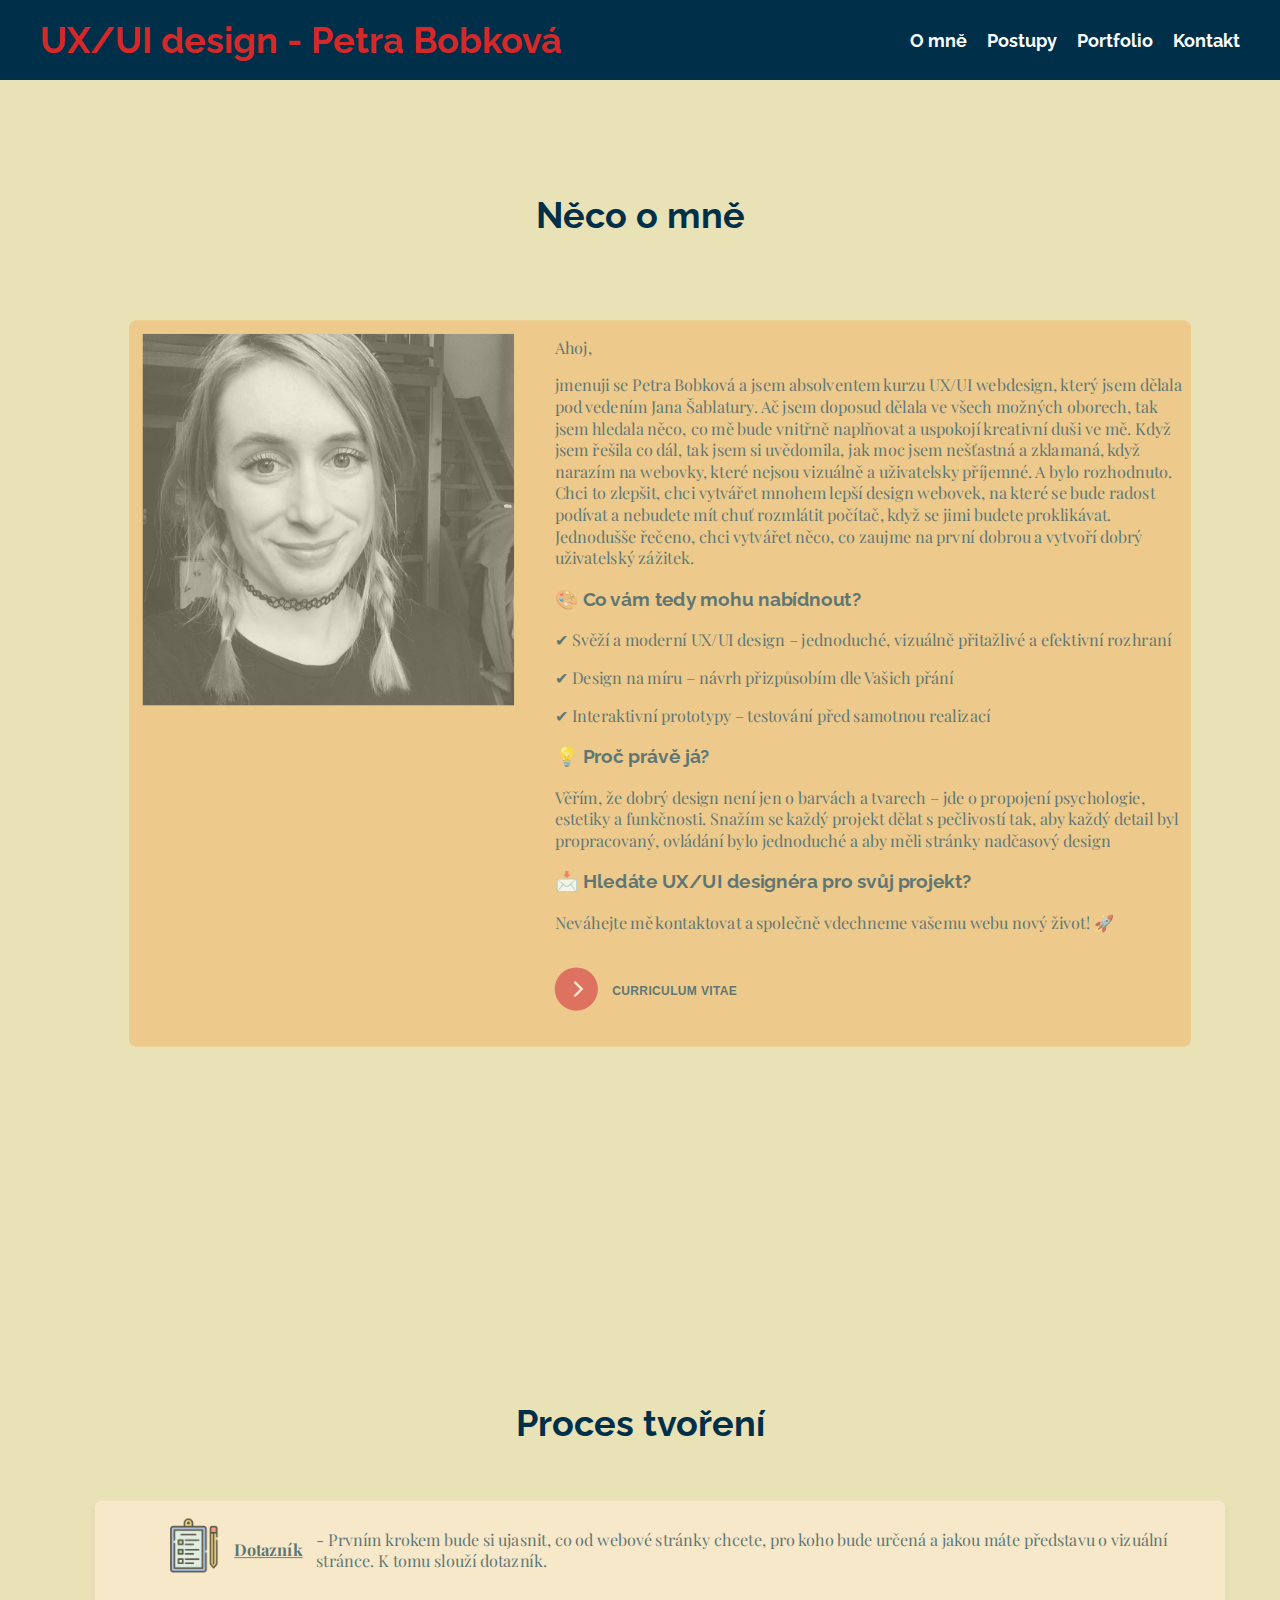
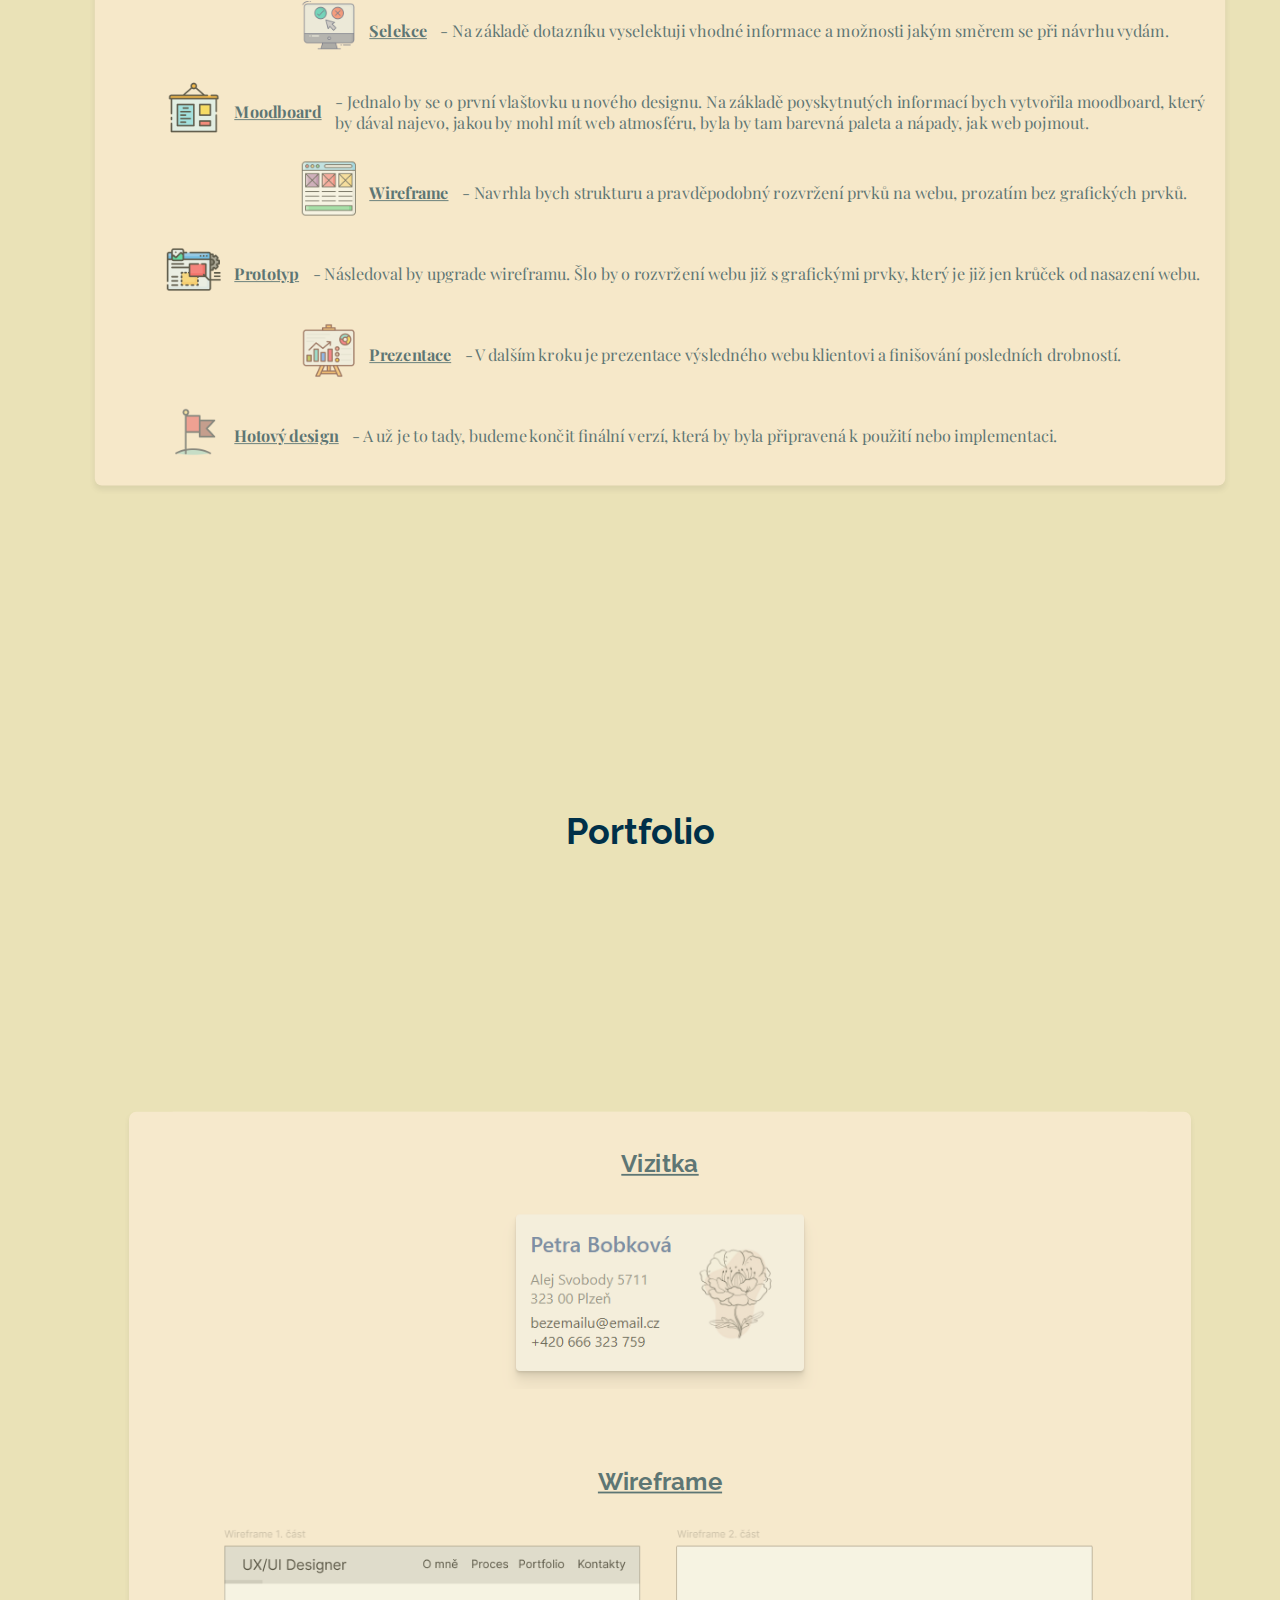
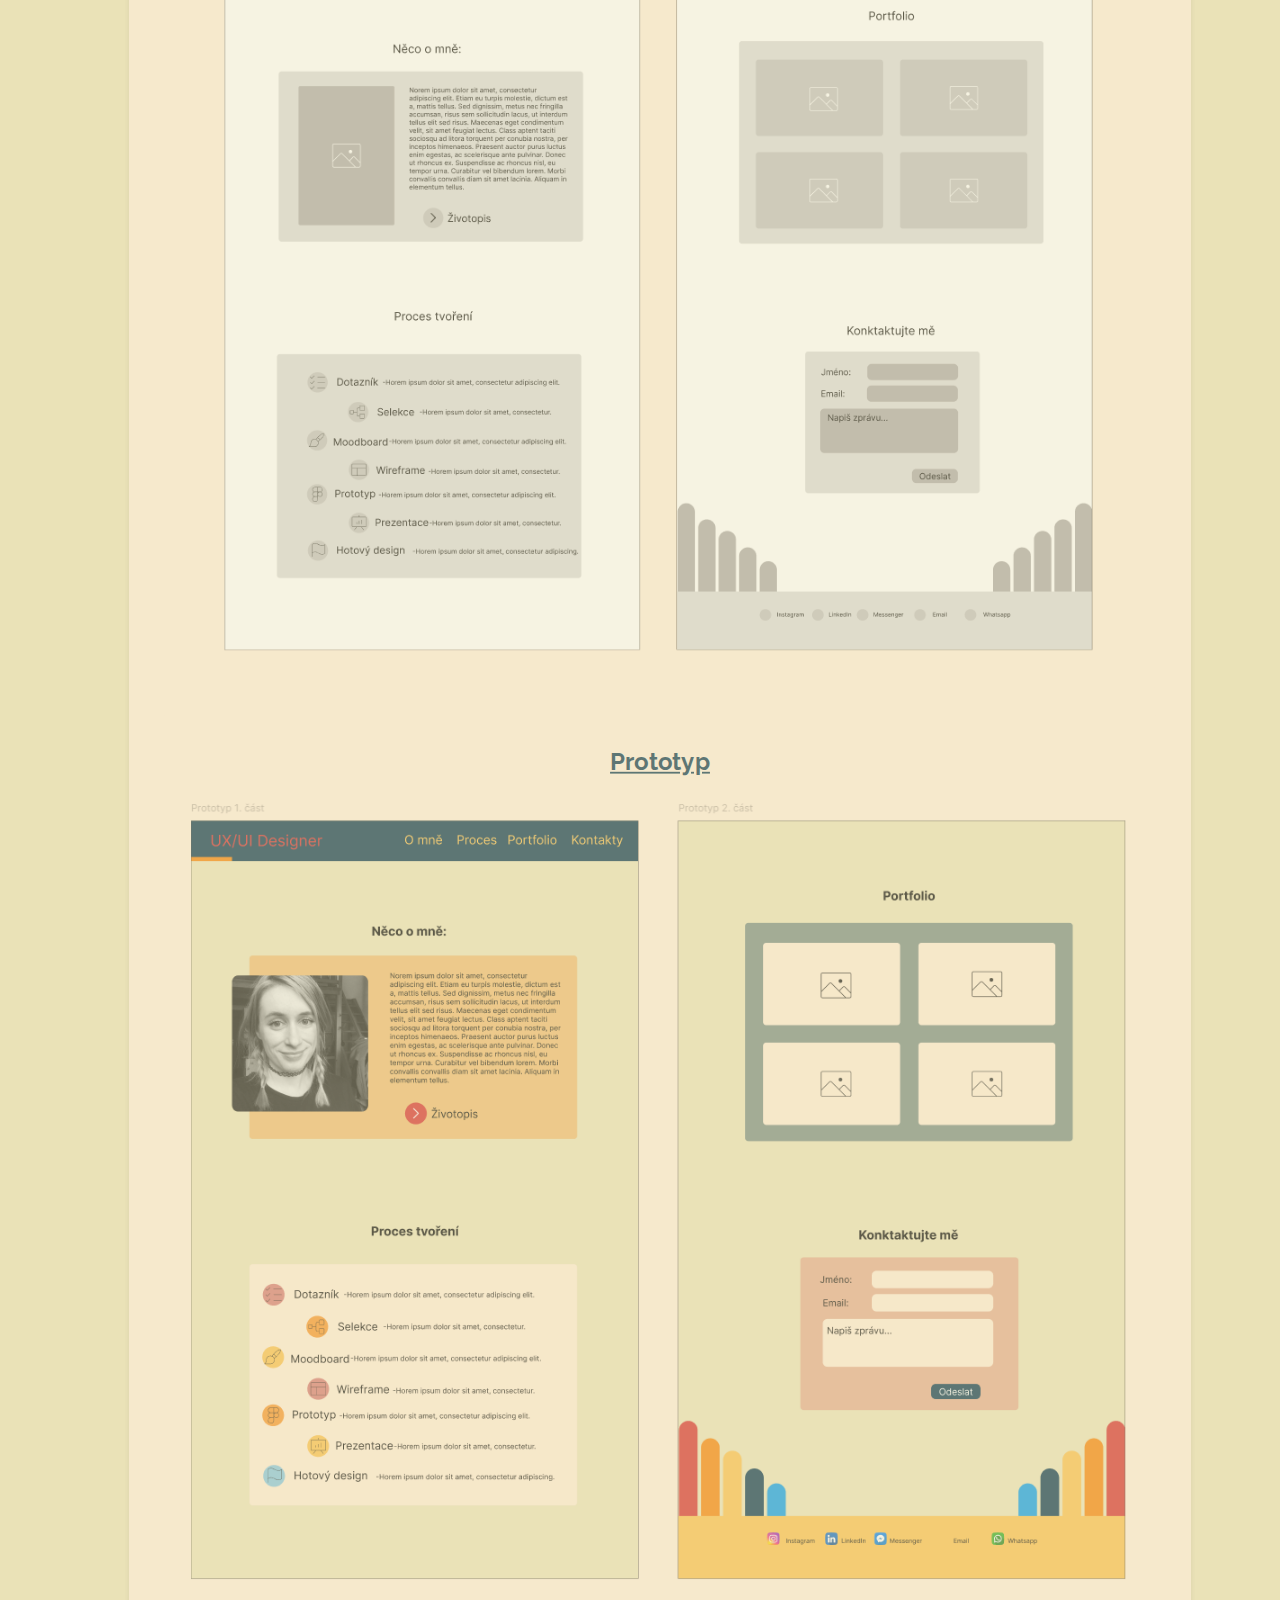
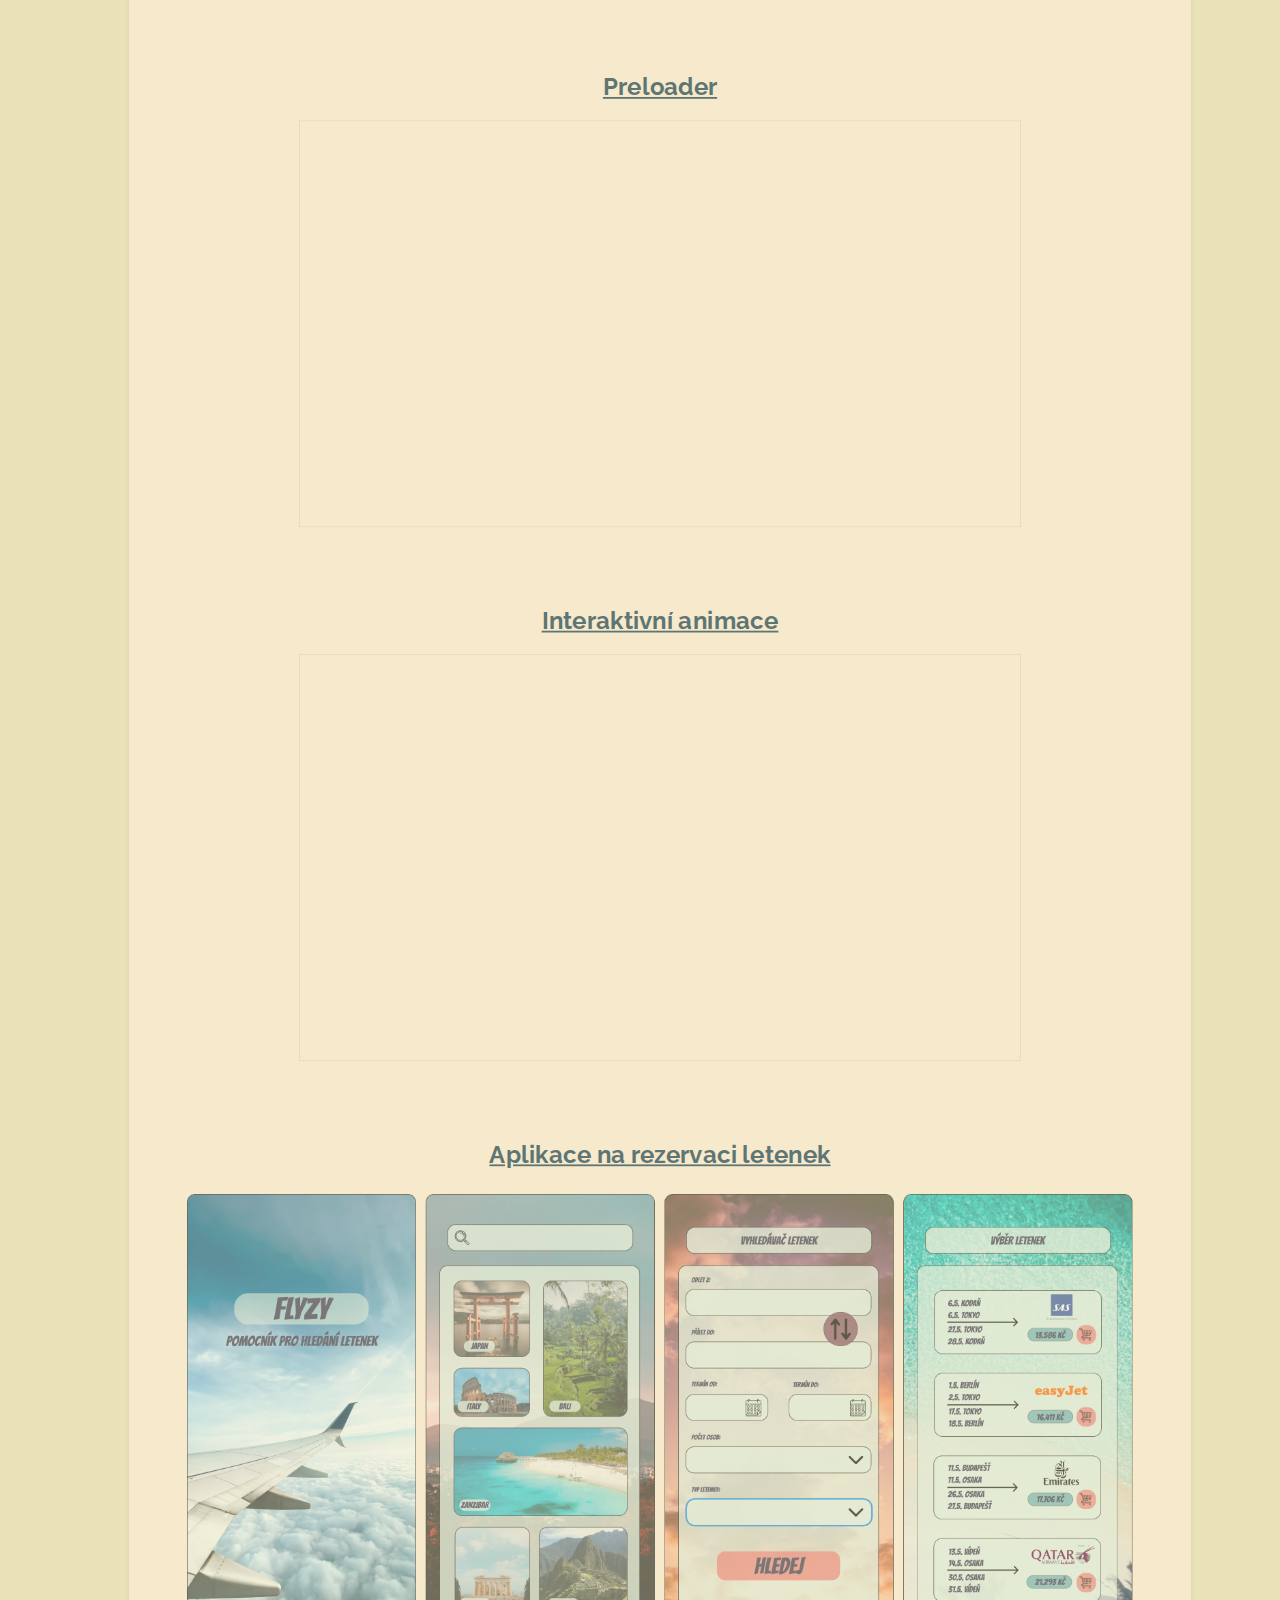
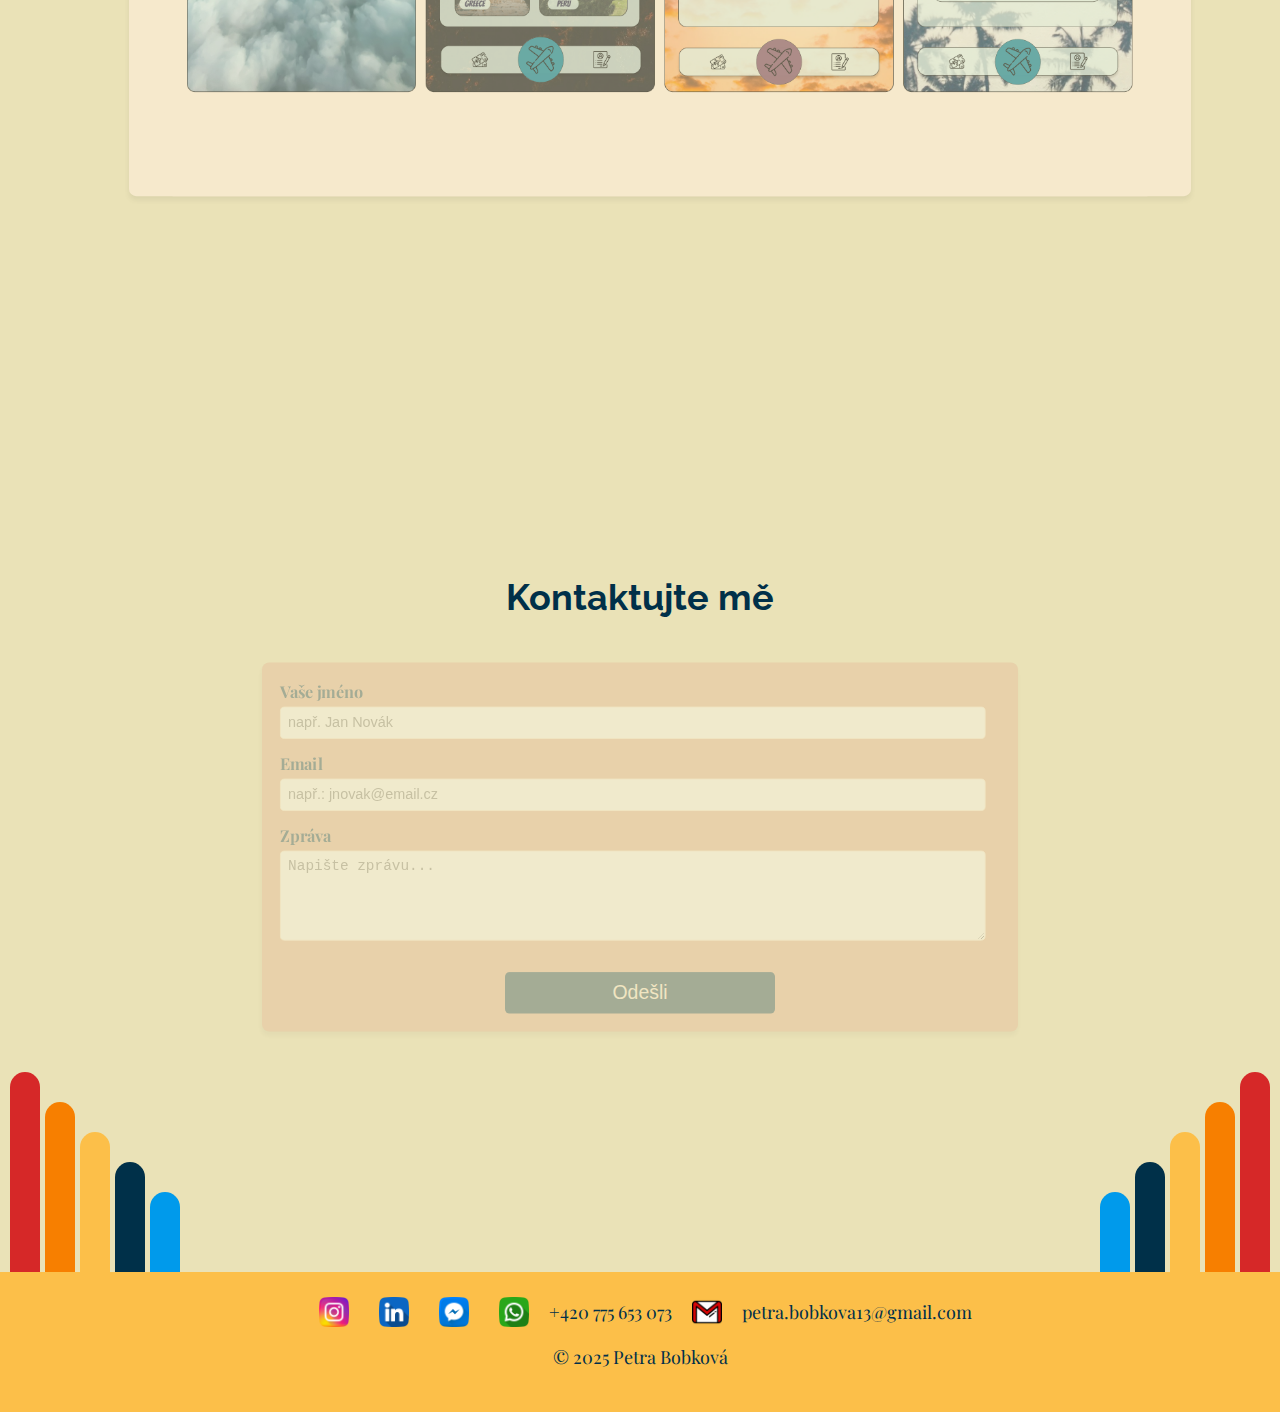
==== commit b2332bf8: "Update index.html" ====
--- a/index.html
+++ b/index.html
@@ -138,32 +138,32 @@
       <form>
         <div class="portfolio-grid">
           <div class="portfolio-item">
-            <h3>Vizitka</h3>
+            <h2>Vizitka</h2>
             <img src="Vizitka.png" class="vizitka" alt="vizitka" />
           </div>
 
           <div class="portfolio-item">
-            <h3>Wireframe</h3>
+            <h2>Wireframe</h2>
             <img src="Wireframe figma.png" alt="wireframe navržený ve figmě">
           </div>
 
           <div class="portfolio-item">
-            <h3>Prototyp</h3>
+            <h2>Prototyp</h2>
             <img src="Prototyp figma.png" alt="">
           </div>
 
           <div class="portfolio-item">
-            <h3>Preloader</h3>
+            <h2>Preloader</h2>
             <iframe style="border: 1px solid rgba(0, 0, 0, 0.1);" width="800" height="450" src="https://embed.figma.com/proto/vXwFAPY2rK62BWSOTLgpWE/Preloader?page-id=0%3A1&node-id=1-15&starting-point-node-id=1%3A2&embed-host=share" allowfullscreen></iframe></div>
 
 
             <div class="portfolio-item">
-              <h3>Interaktivní animace</h3>
+              <h2>Interaktivní animace</h2>
               <iframe style="border: 1px solid rgba(0, 0, 0, 0.1);" width="800" height="450" src="https://embed.figma.com/proto/KS5mLdX3Au30D3j3nJm4MS/Untitled?page-id=0%3A1&node-id=1-63&p=f&viewport=175%2C-50%2C0.34&scaling=scale-down&content-scaling=fixed&starting-point-node-id=1%3A21&embed-host=share" allowfullscreen></iframe></div>
 
 
           <div class="portfolio-item">
-            <h3>Aplikace na rezervaci letenek</h3>
+            <h2>Aplikace na rezervaci letenek</h2>
             <img
               src="Rezervacni_appka.png"
               class="appka"
--- a/style.css
+++ b/style.css
@@ -16,18 +16,19 @@
 }
 
 h2 {
-  font-family: "Raleway", sans-serif;
-  color: #003049;
-  font-size: larger;
-  font-weight: bold;
-}
-h3 {
   color: #003049;
   text-align: center;
   text-decoration: underline;
   font-family: "Raleway", sans-serif;
   font-weight: bold;
 }
+
+h3 {
+  font-family: "Raleway", sans-serif;
+  color: #003049;
+  font-weight: bold;
+}
+
 header {
   background-color: #003049;
   /* color: #d62828; */
@@ -96,7 +97,7 @@
 }
 
 .profile-img {
- padding: 10px;
+ padding: 15px;
   width: 35%;
   height: 35%;
   object-fit: cover; /* aby se obrázek přizpůsobil bez deformace */
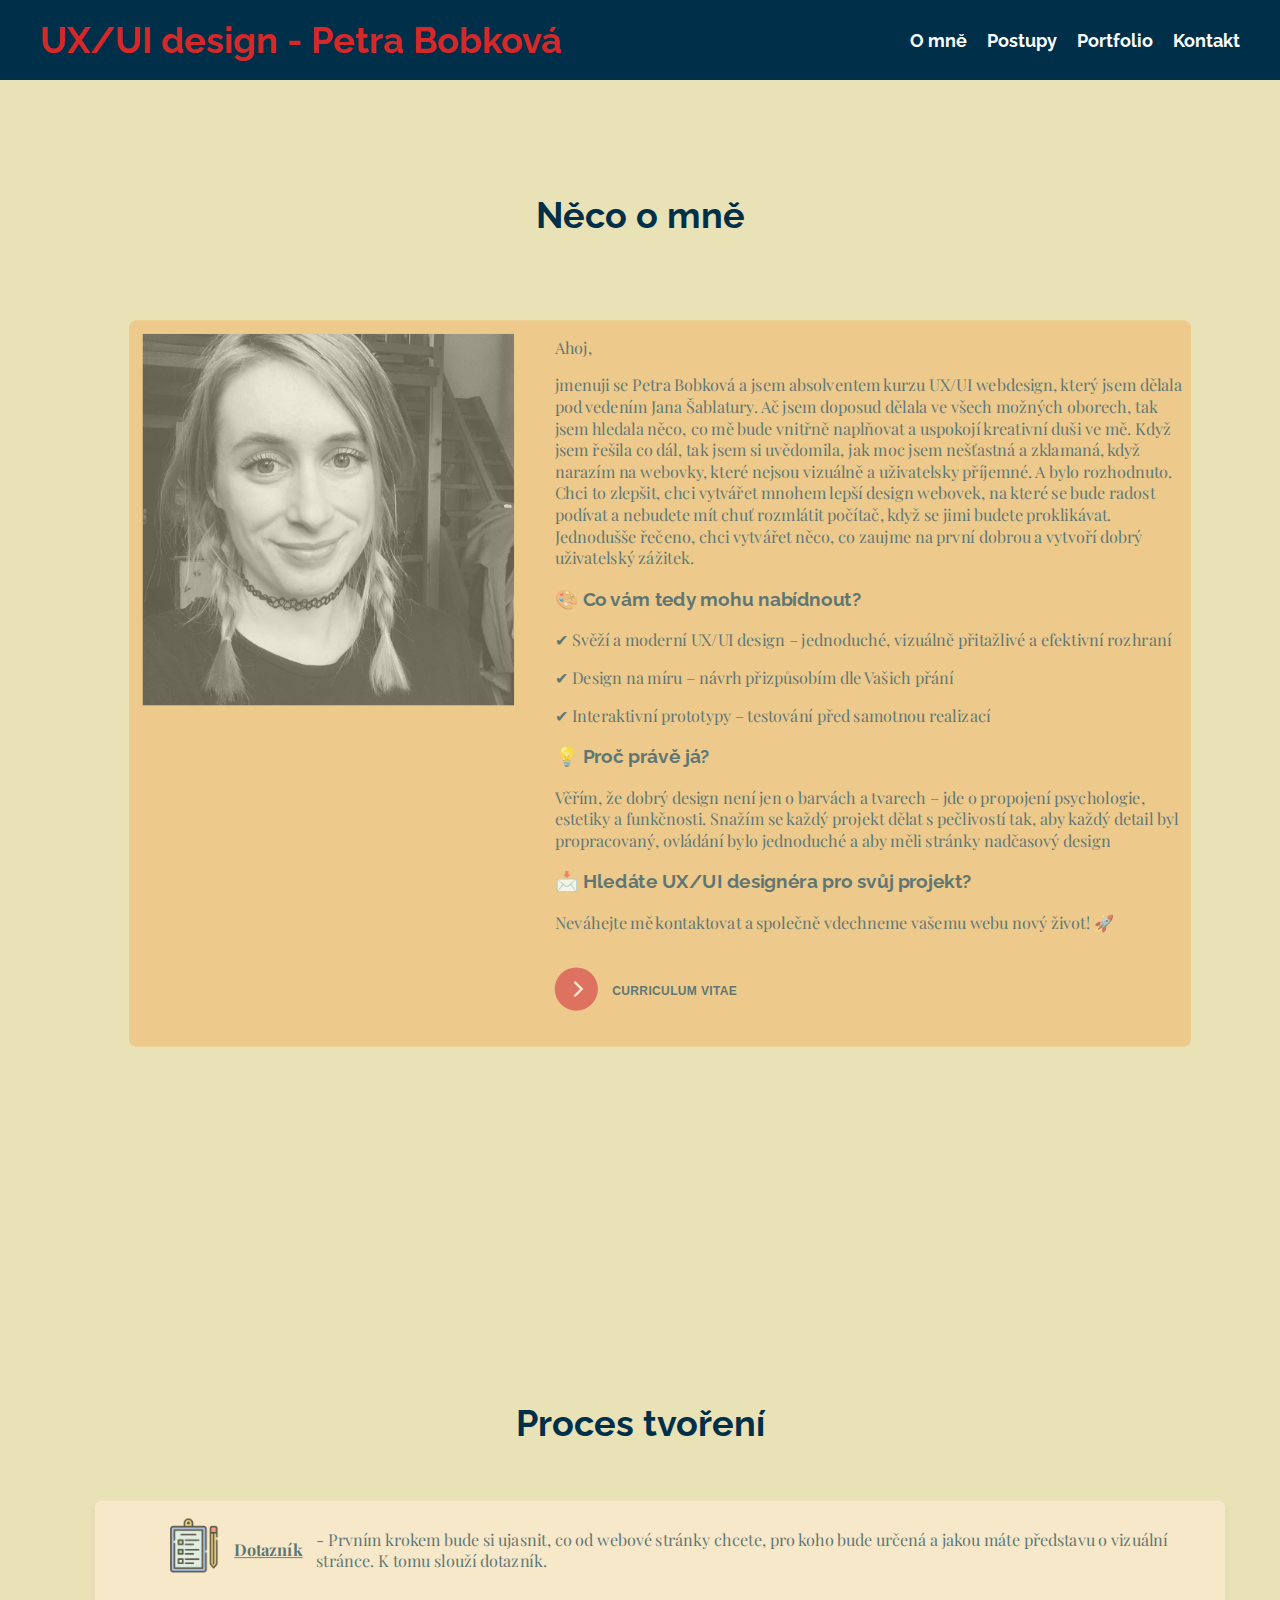
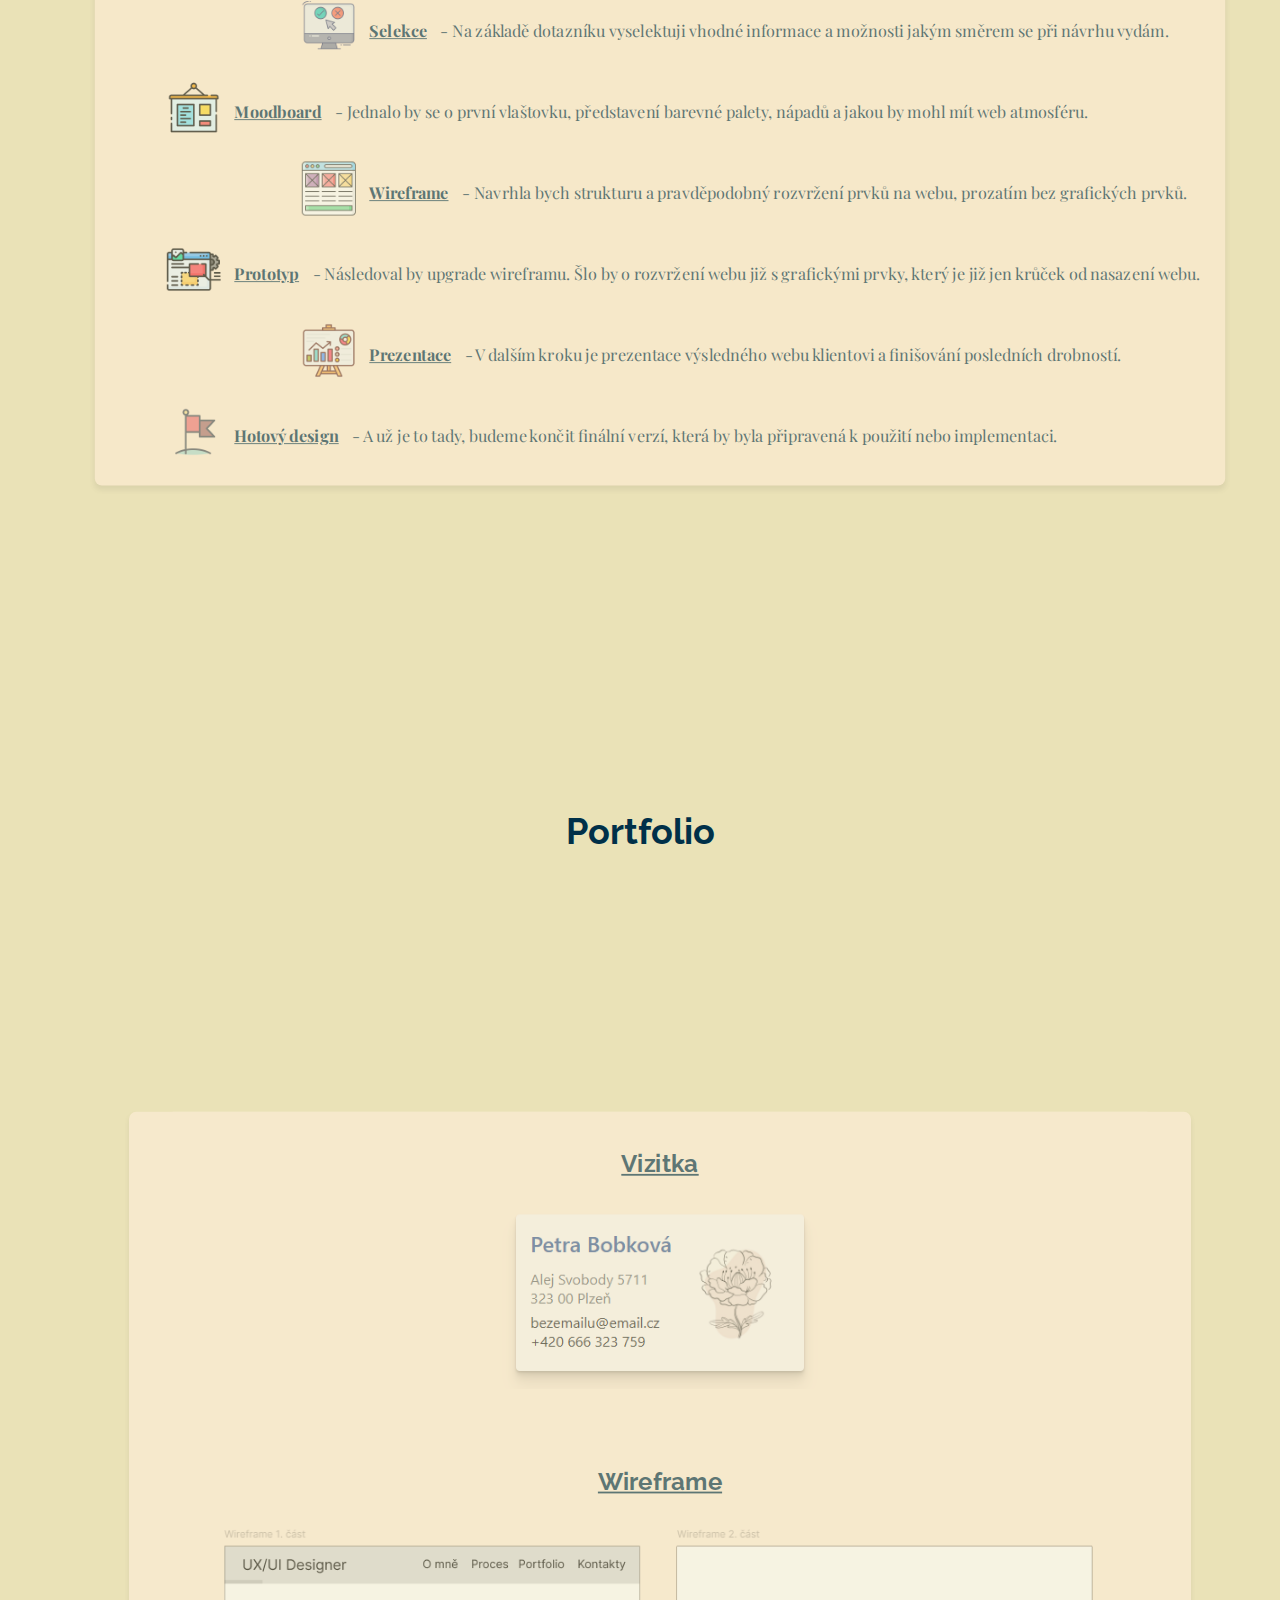
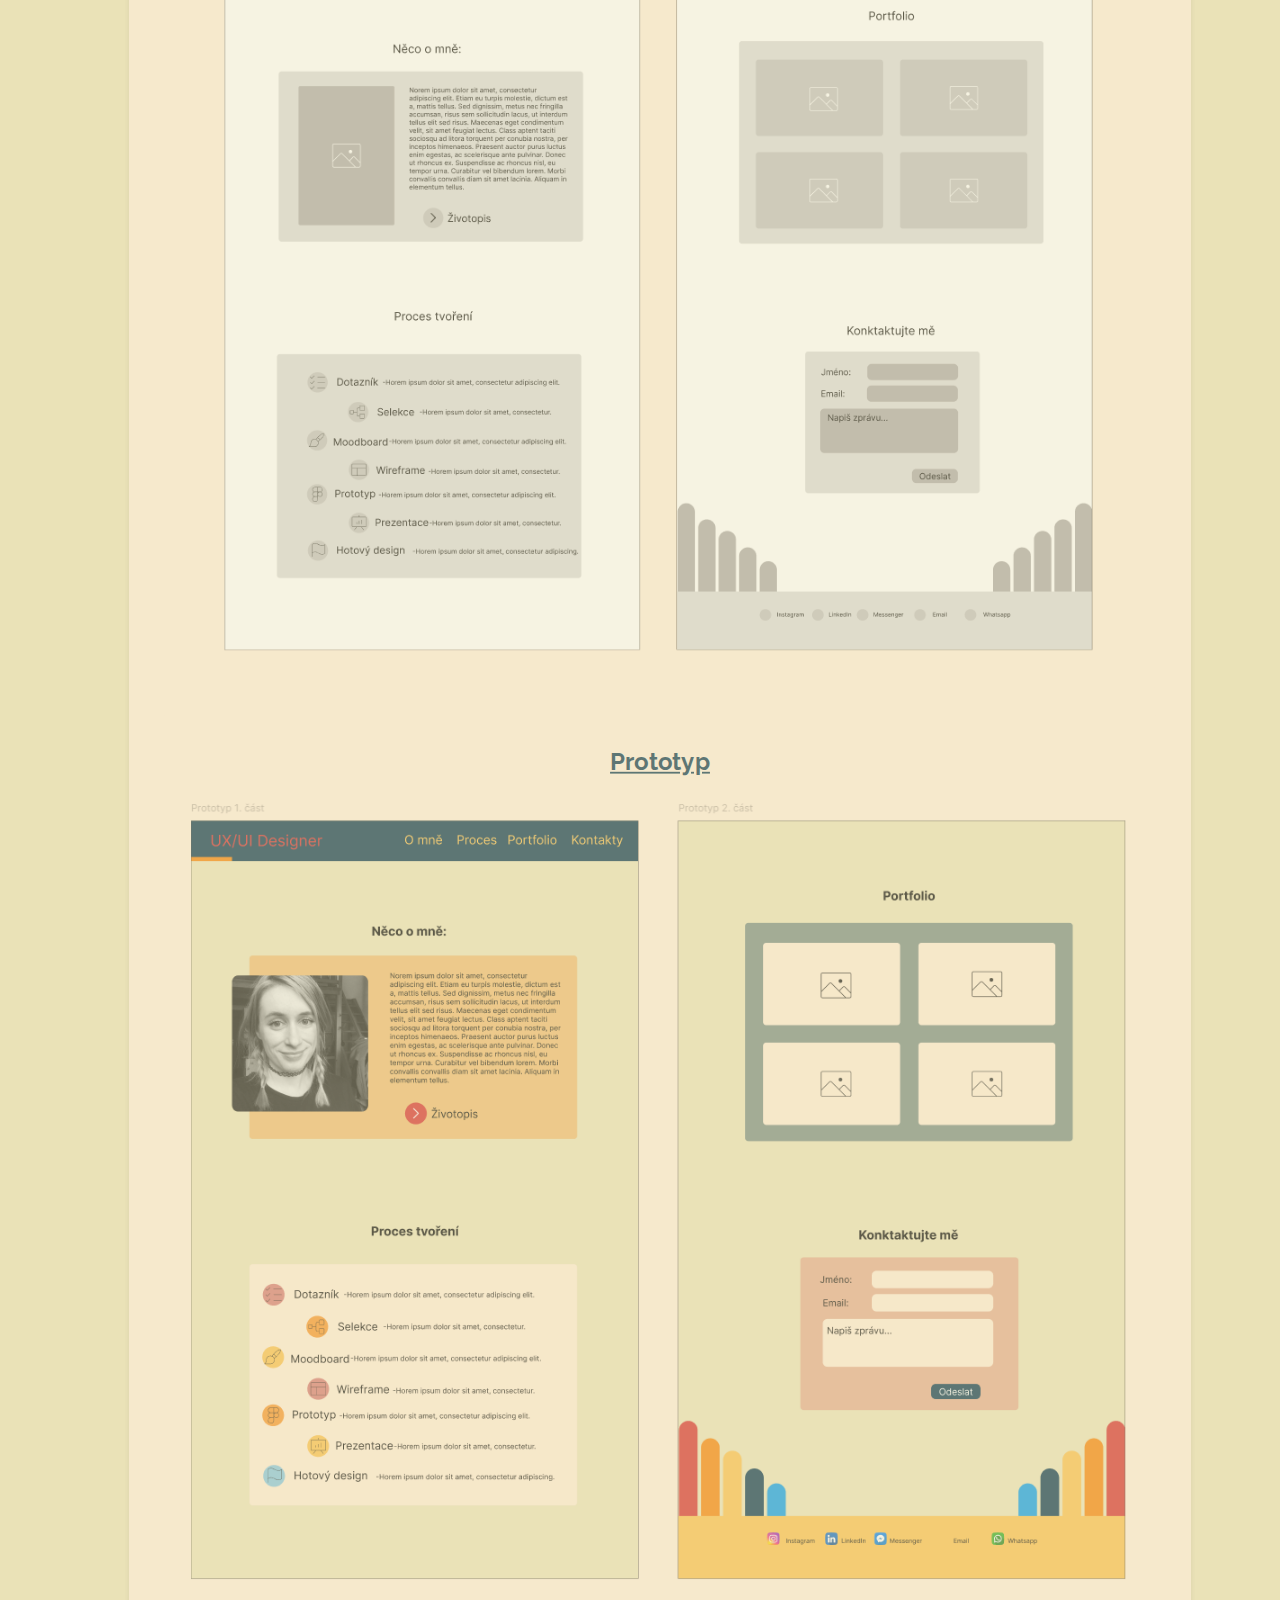
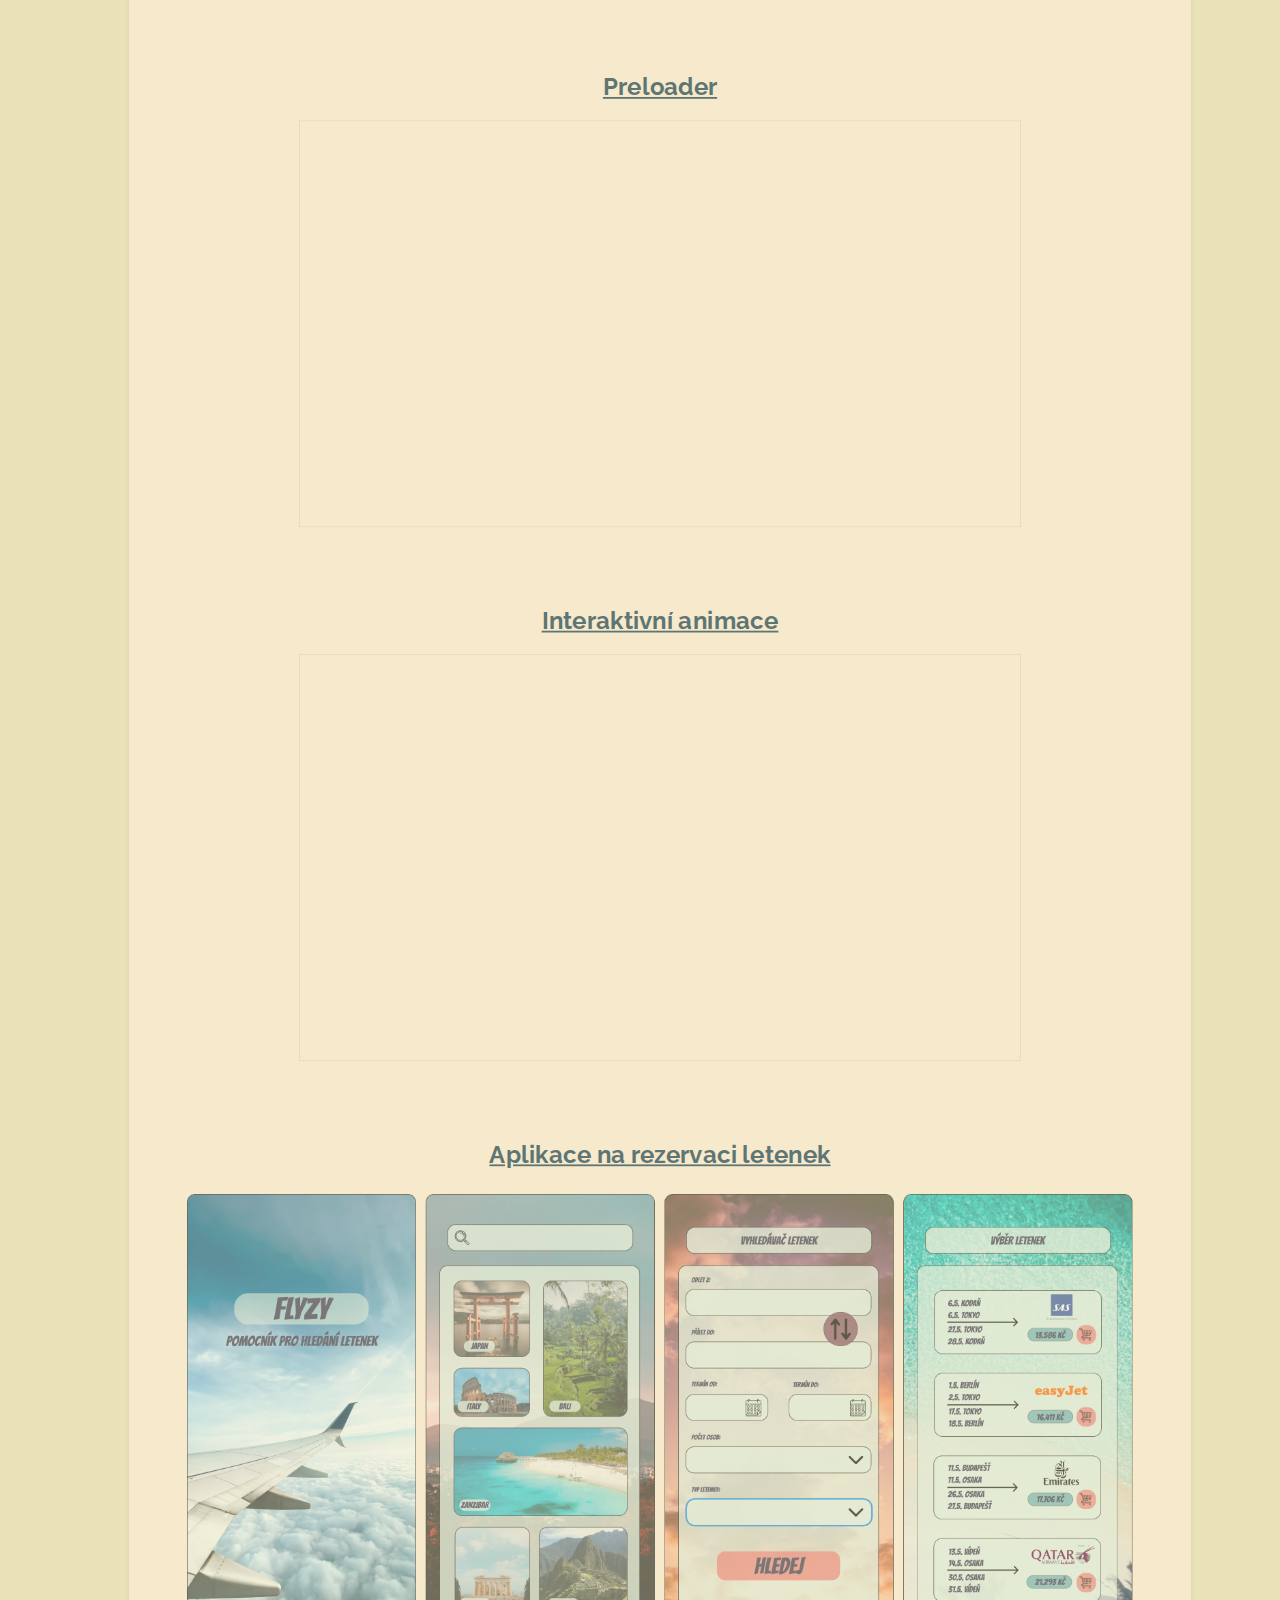
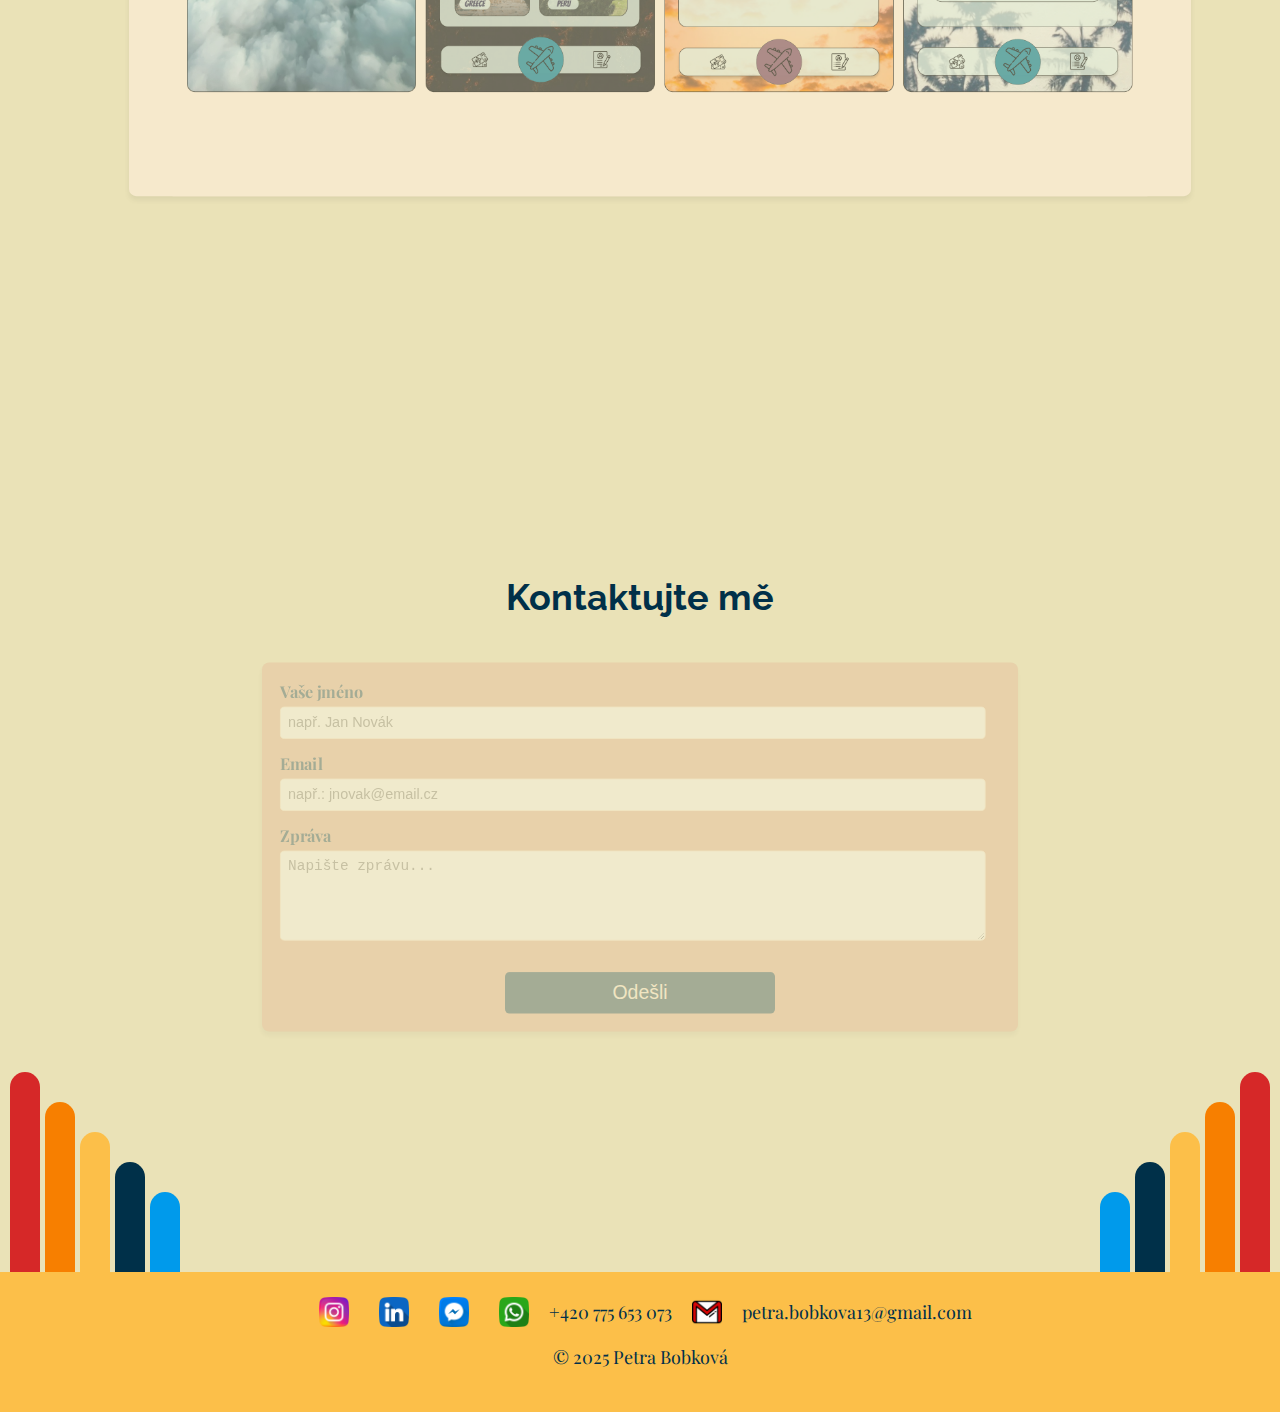
==== commit 85a874a2: "Update index.html" ====
--- a/index.html
+++ b/index.html
@@ -97,8 +97,7 @@
             <div class="process-item">
               <div class="icon-text">
                 <img src="moodboard.png" alt="Moodboard" class="icon">
-                <span class="bold">Moodboard </span><span>- Jednalo by se o první vlaštovku u nového designu. 
-                  Na základě poyskytnutých informací bych vytvořila moodboard, který by dával najevo, jakou by mohl mít web atmosféru, byla by tam barevná paleta a nápady, jak web pojmout.</span>
+                <span class="bold">Moodboard </span><span>- Jednalo by se o první vlaštovku, představení barevné palety, nápadů a jakou by mohl mít web atmosféru. </span>
               </div>
             </div>
             <div class="process-item">
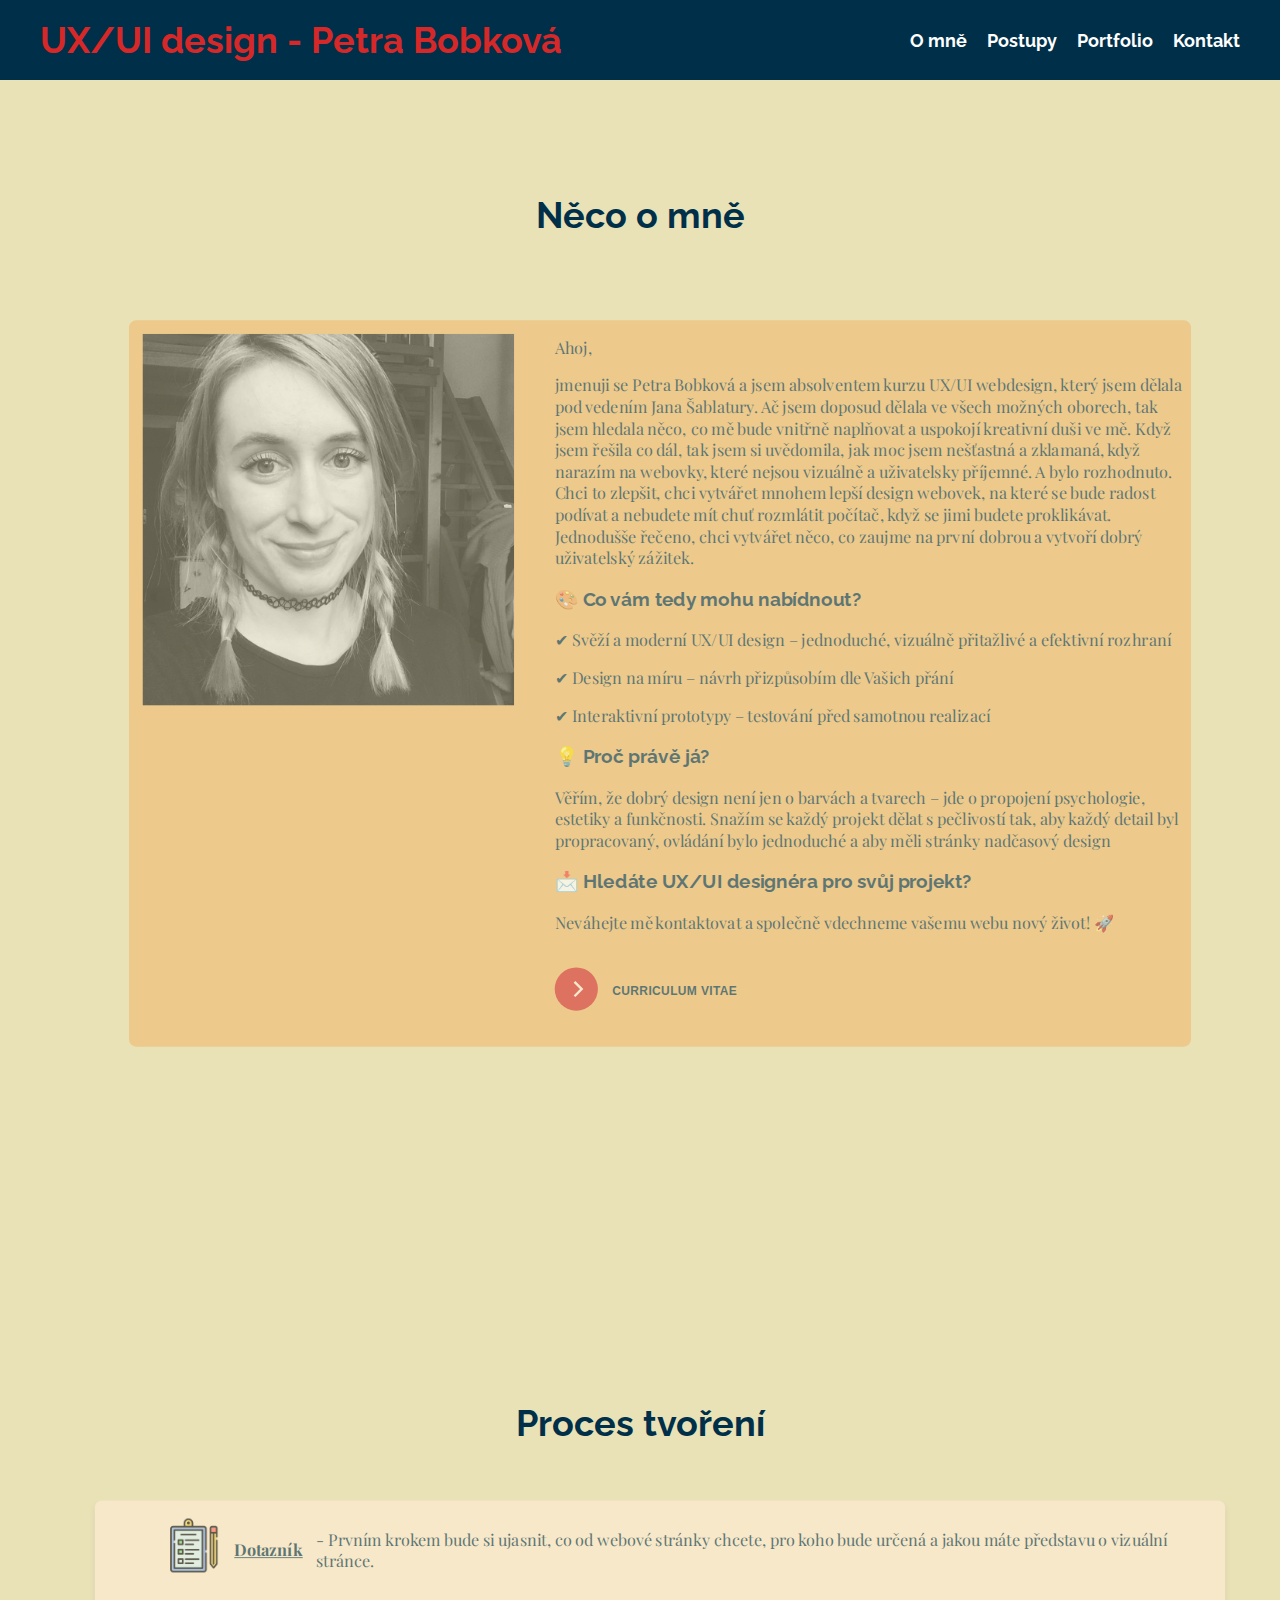
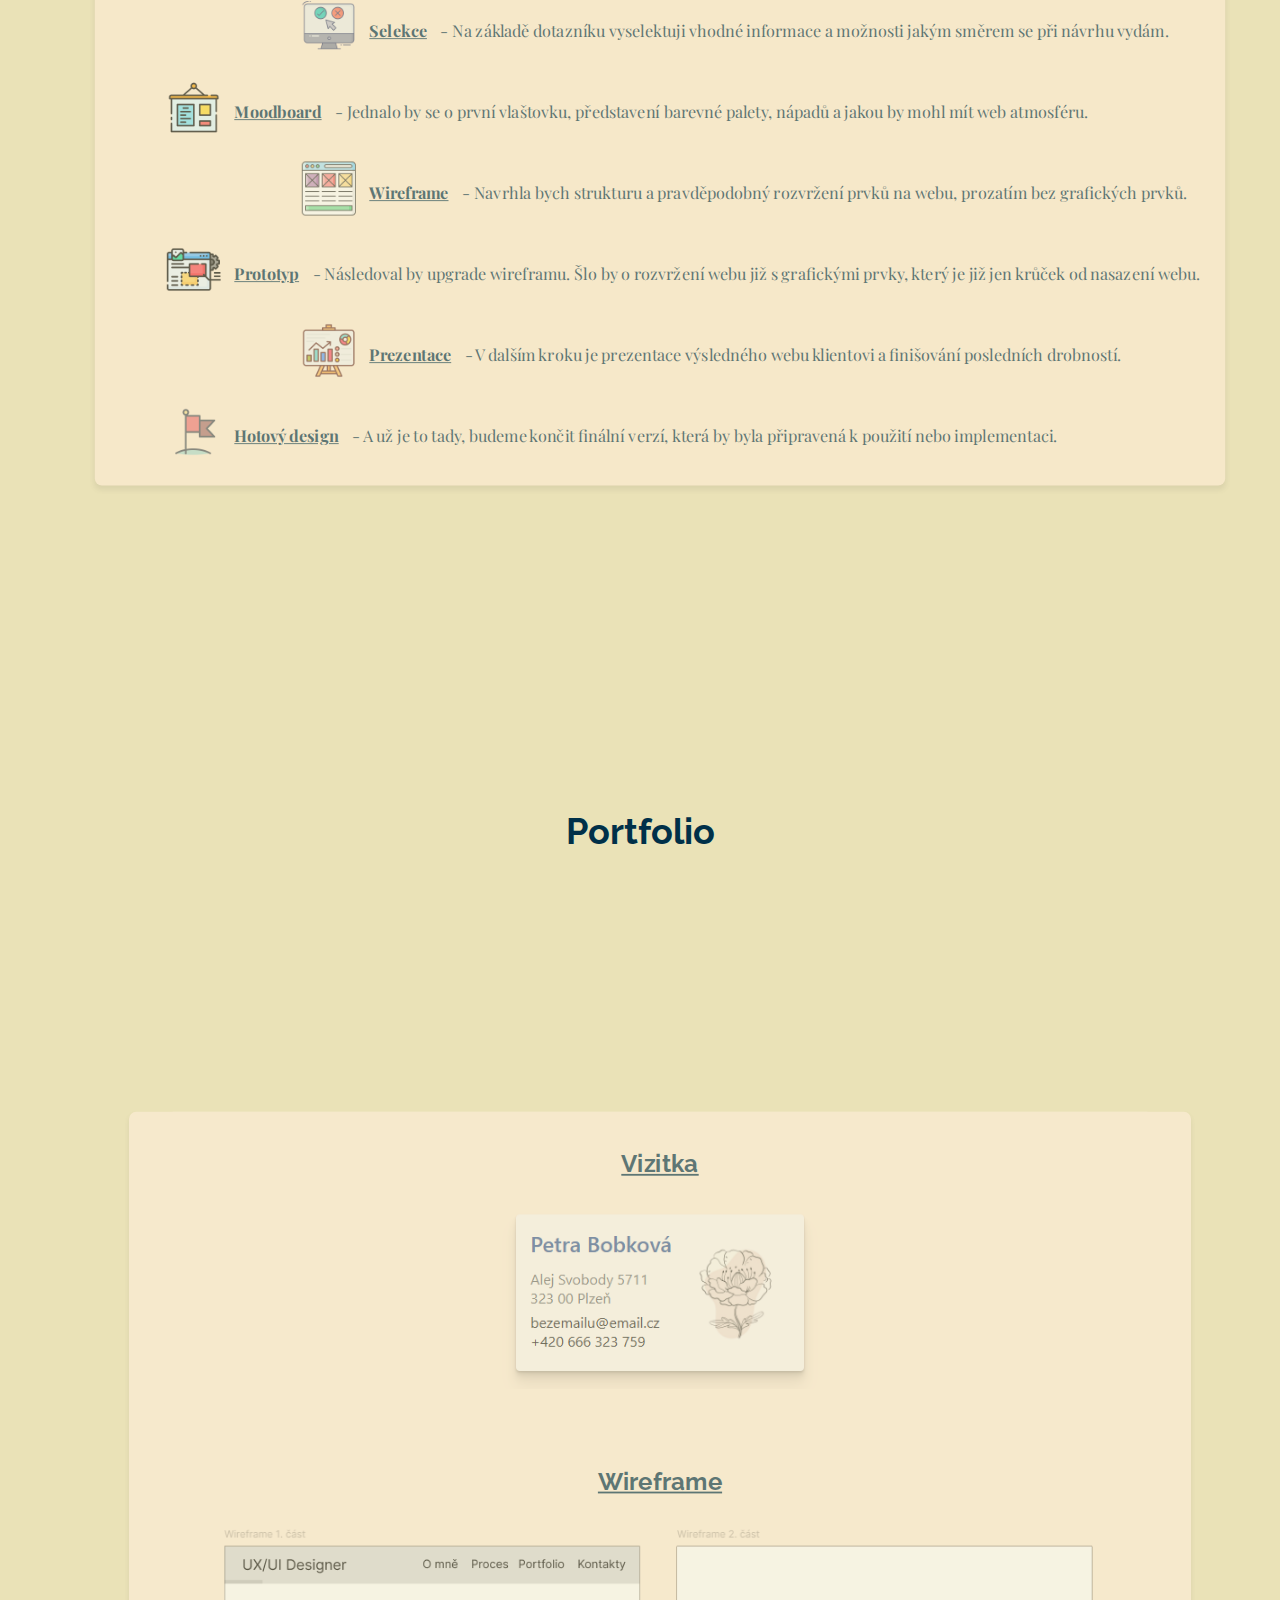
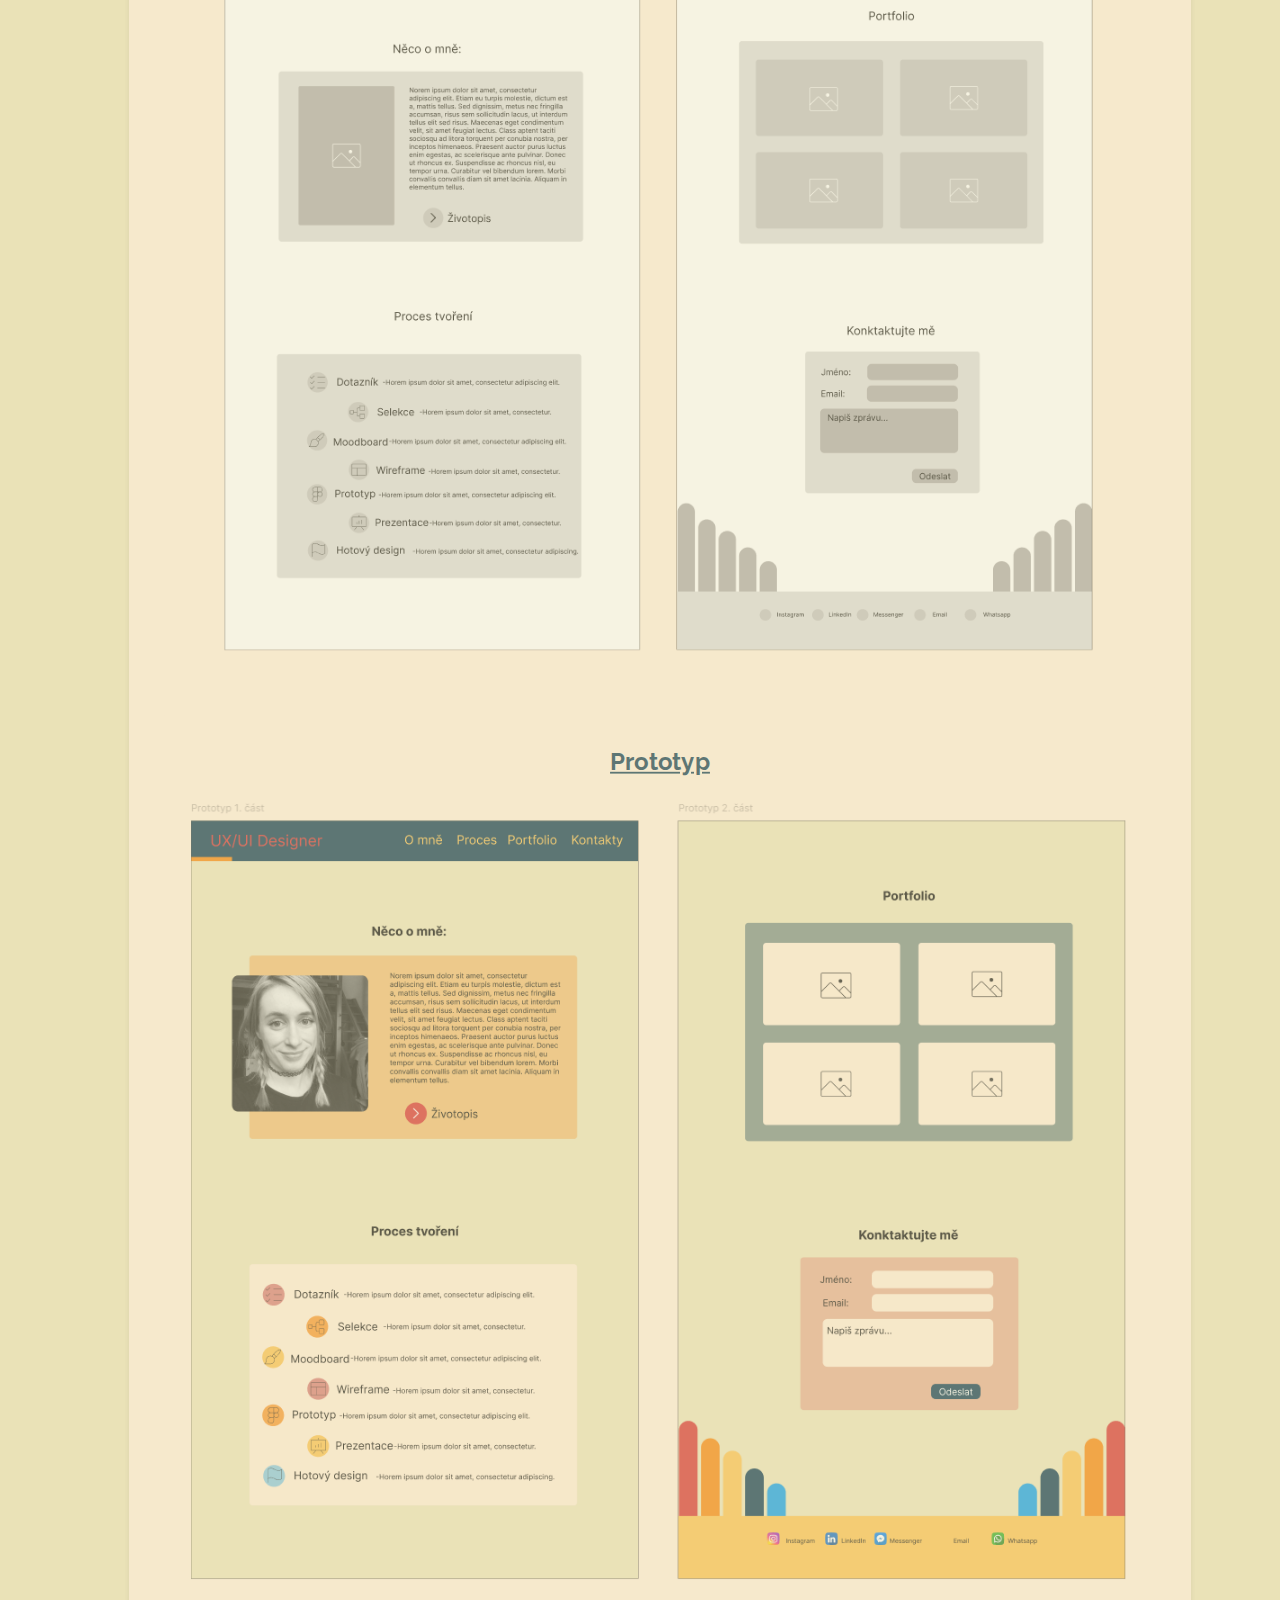
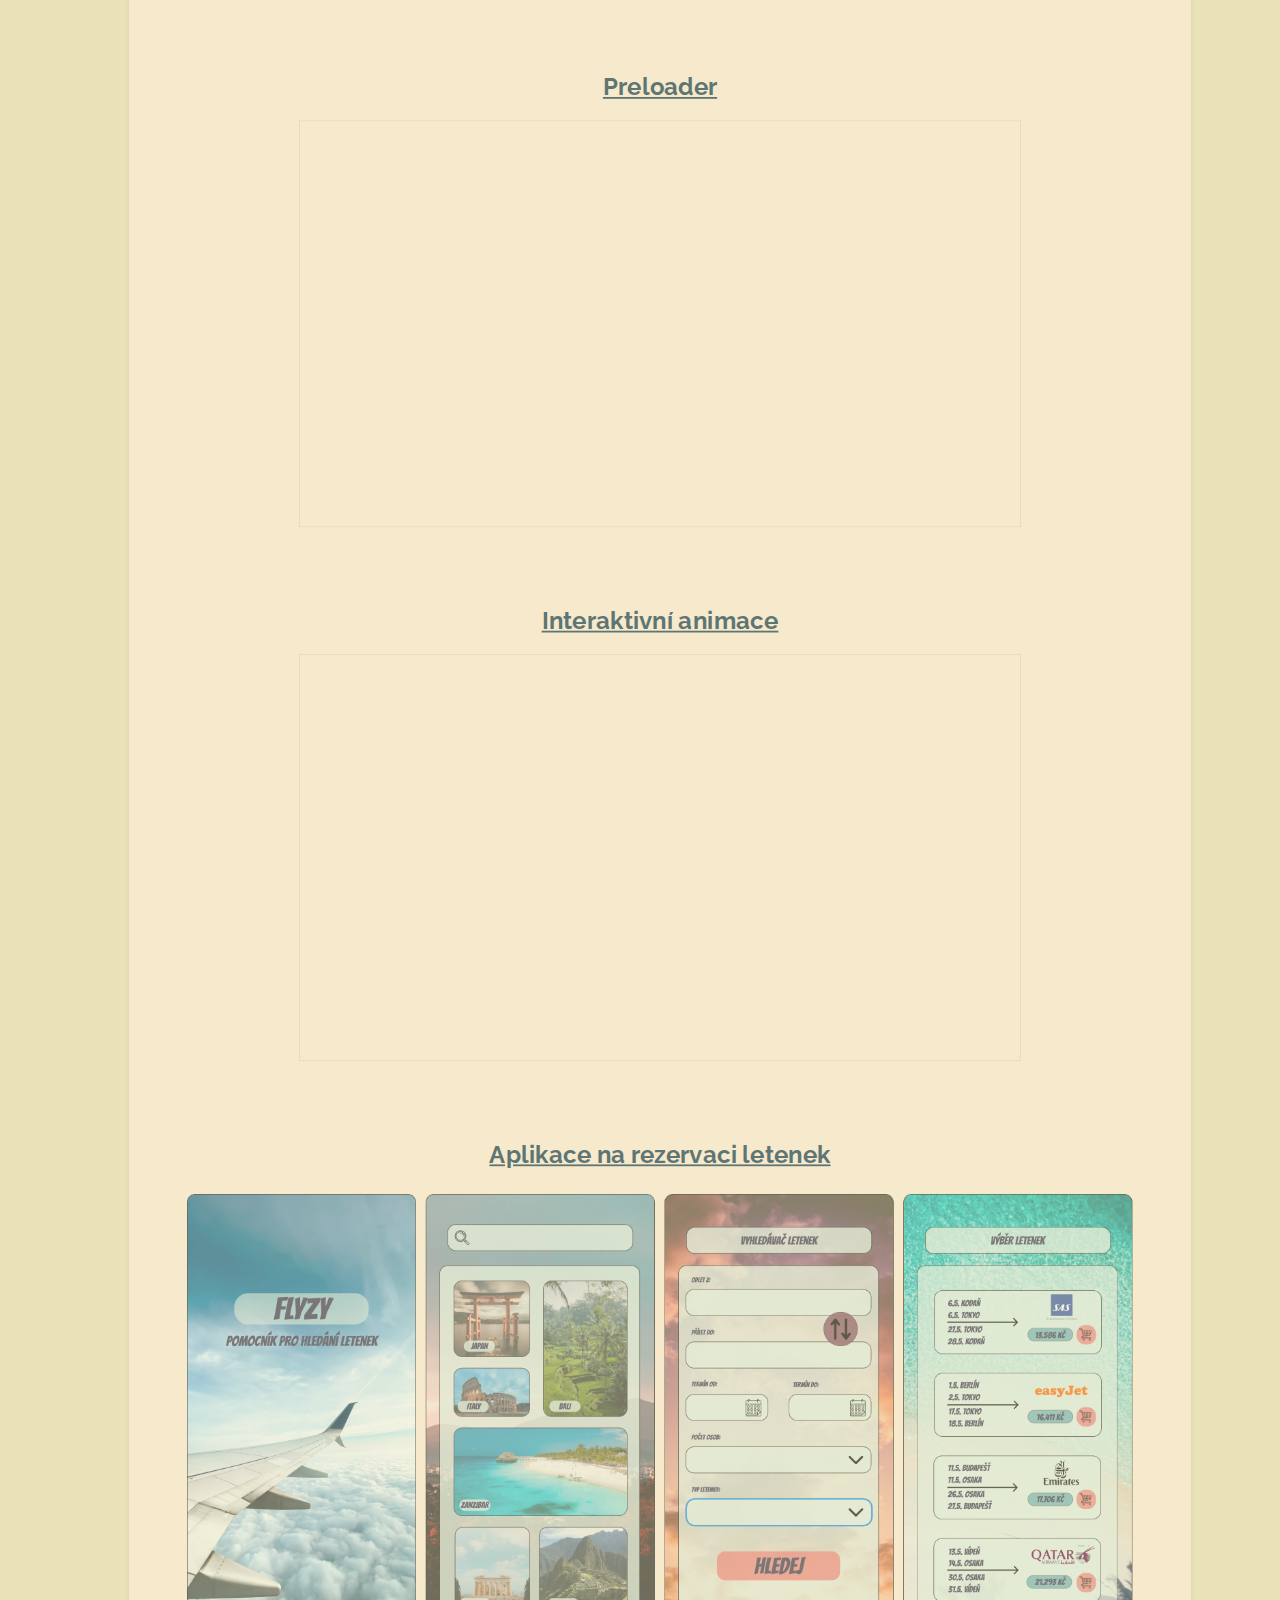
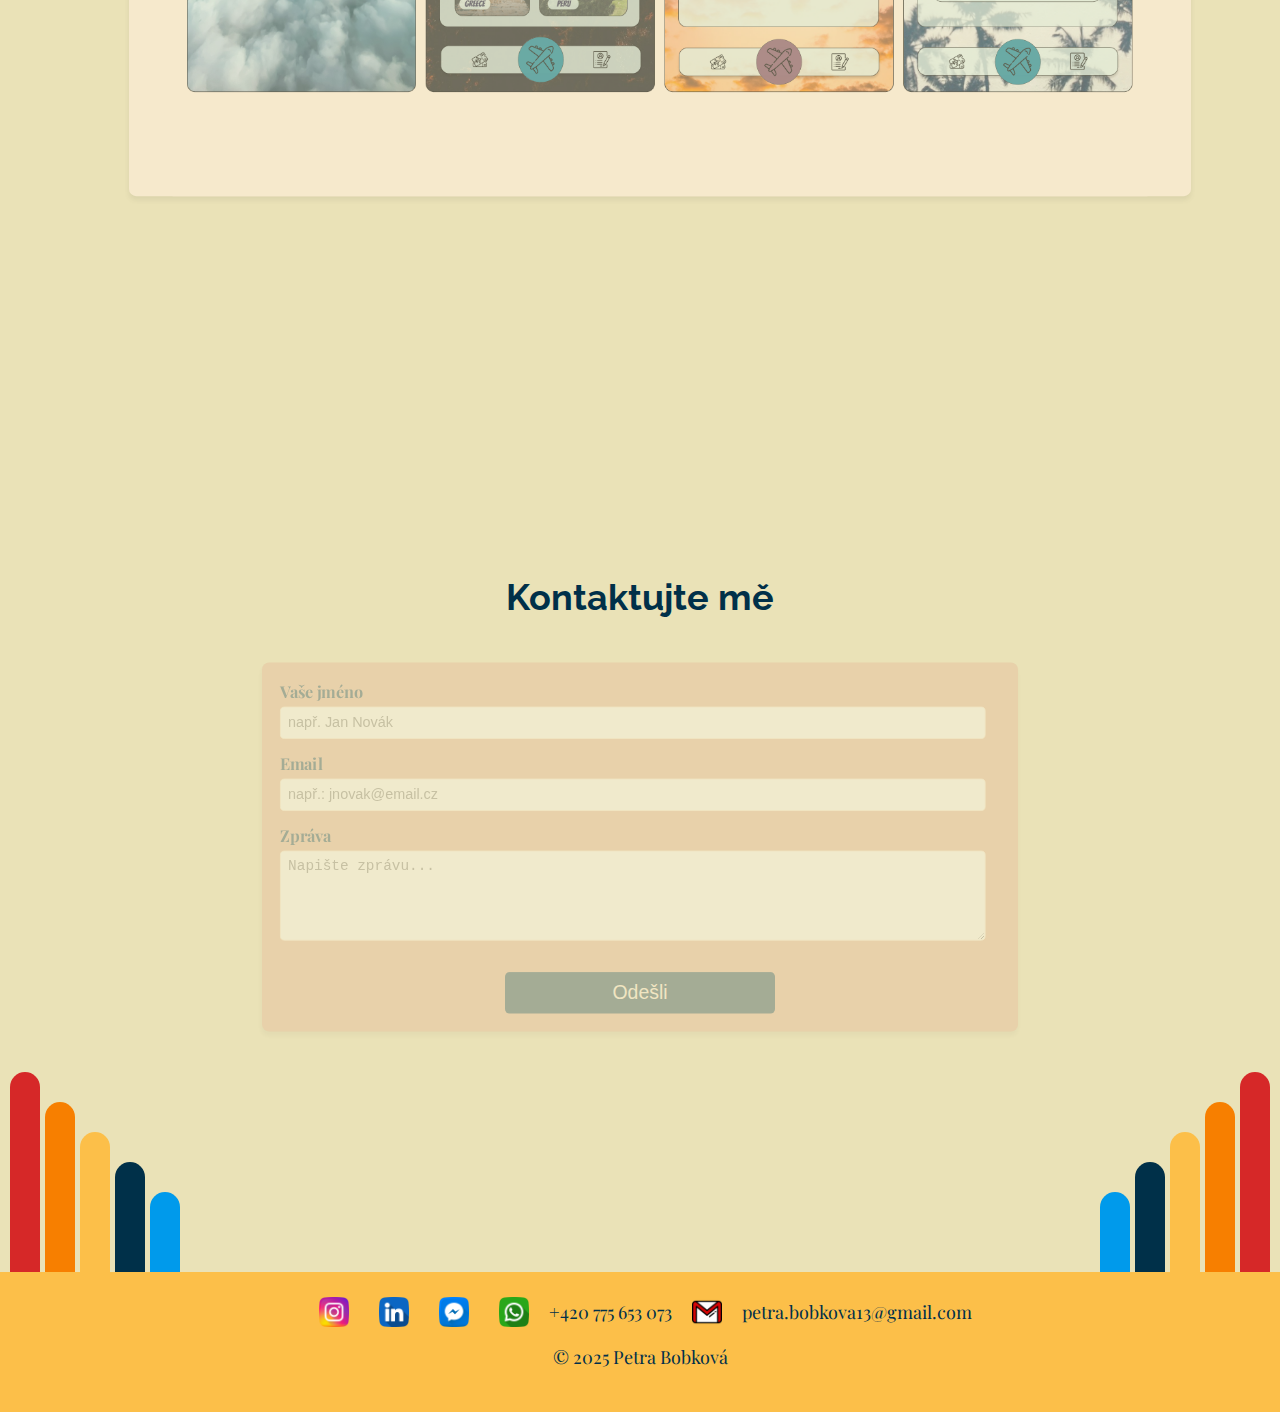
==== commit a12ba620: "Update index.html" ====
--- a/index.html
+++ b/index.html
@@ -85,7 +85,7 @@
             <div class="process-item">
               <div class="icon-text">
                 <img src="dotaznik.png" alt="Dotazník" class="icon">
-                <span class="bold">Dotazník </span><span>- Prvním krokem bude si ujasnit, co od webové stránky chcete, pro koho bude určená a jakou máte představu o vizuální stránce. K tomu slouží dotazník.</span>
+                <span class="bold">Dotazník </span><span>- Prvním krokem bude si ujasnit, co od webové stránky chcete, pro koho bude určená a jakou máte představu o vizuální stránce. </span>
               </div>
             </div>
             <div class="process-item">
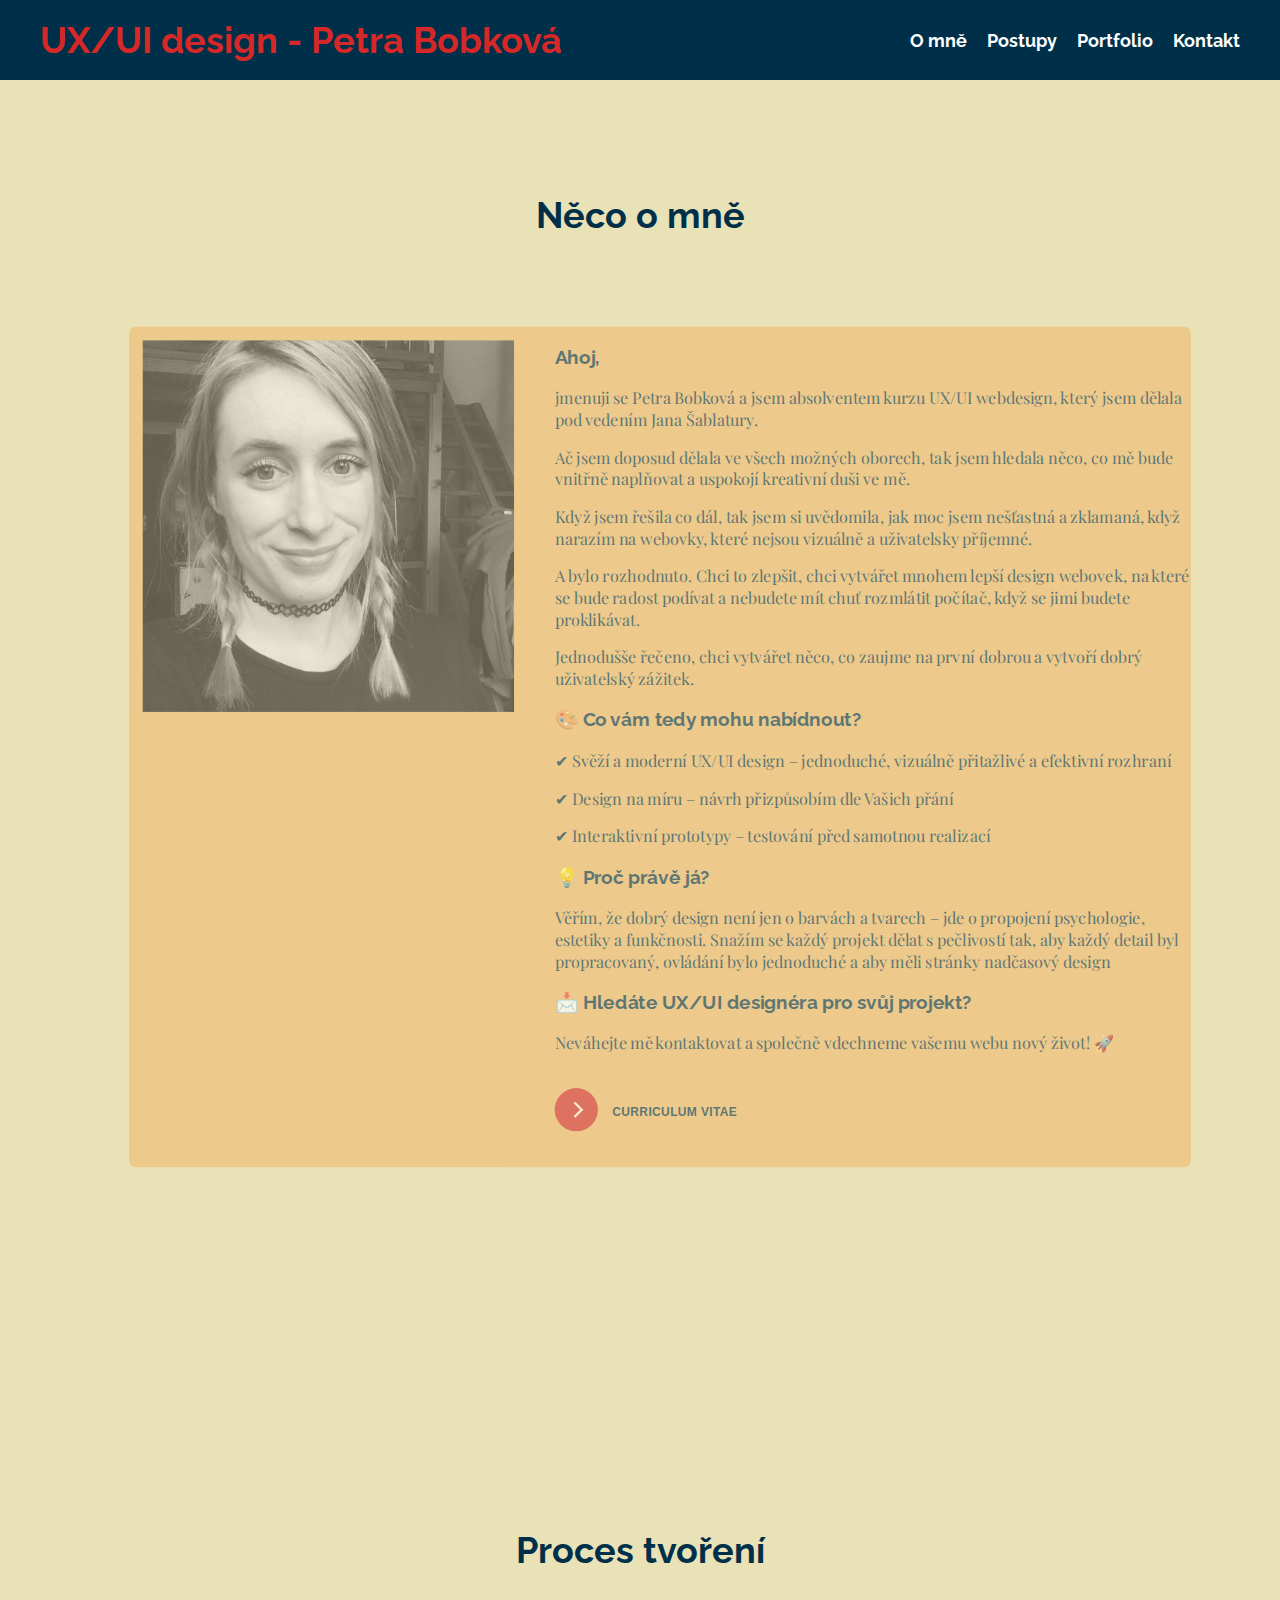
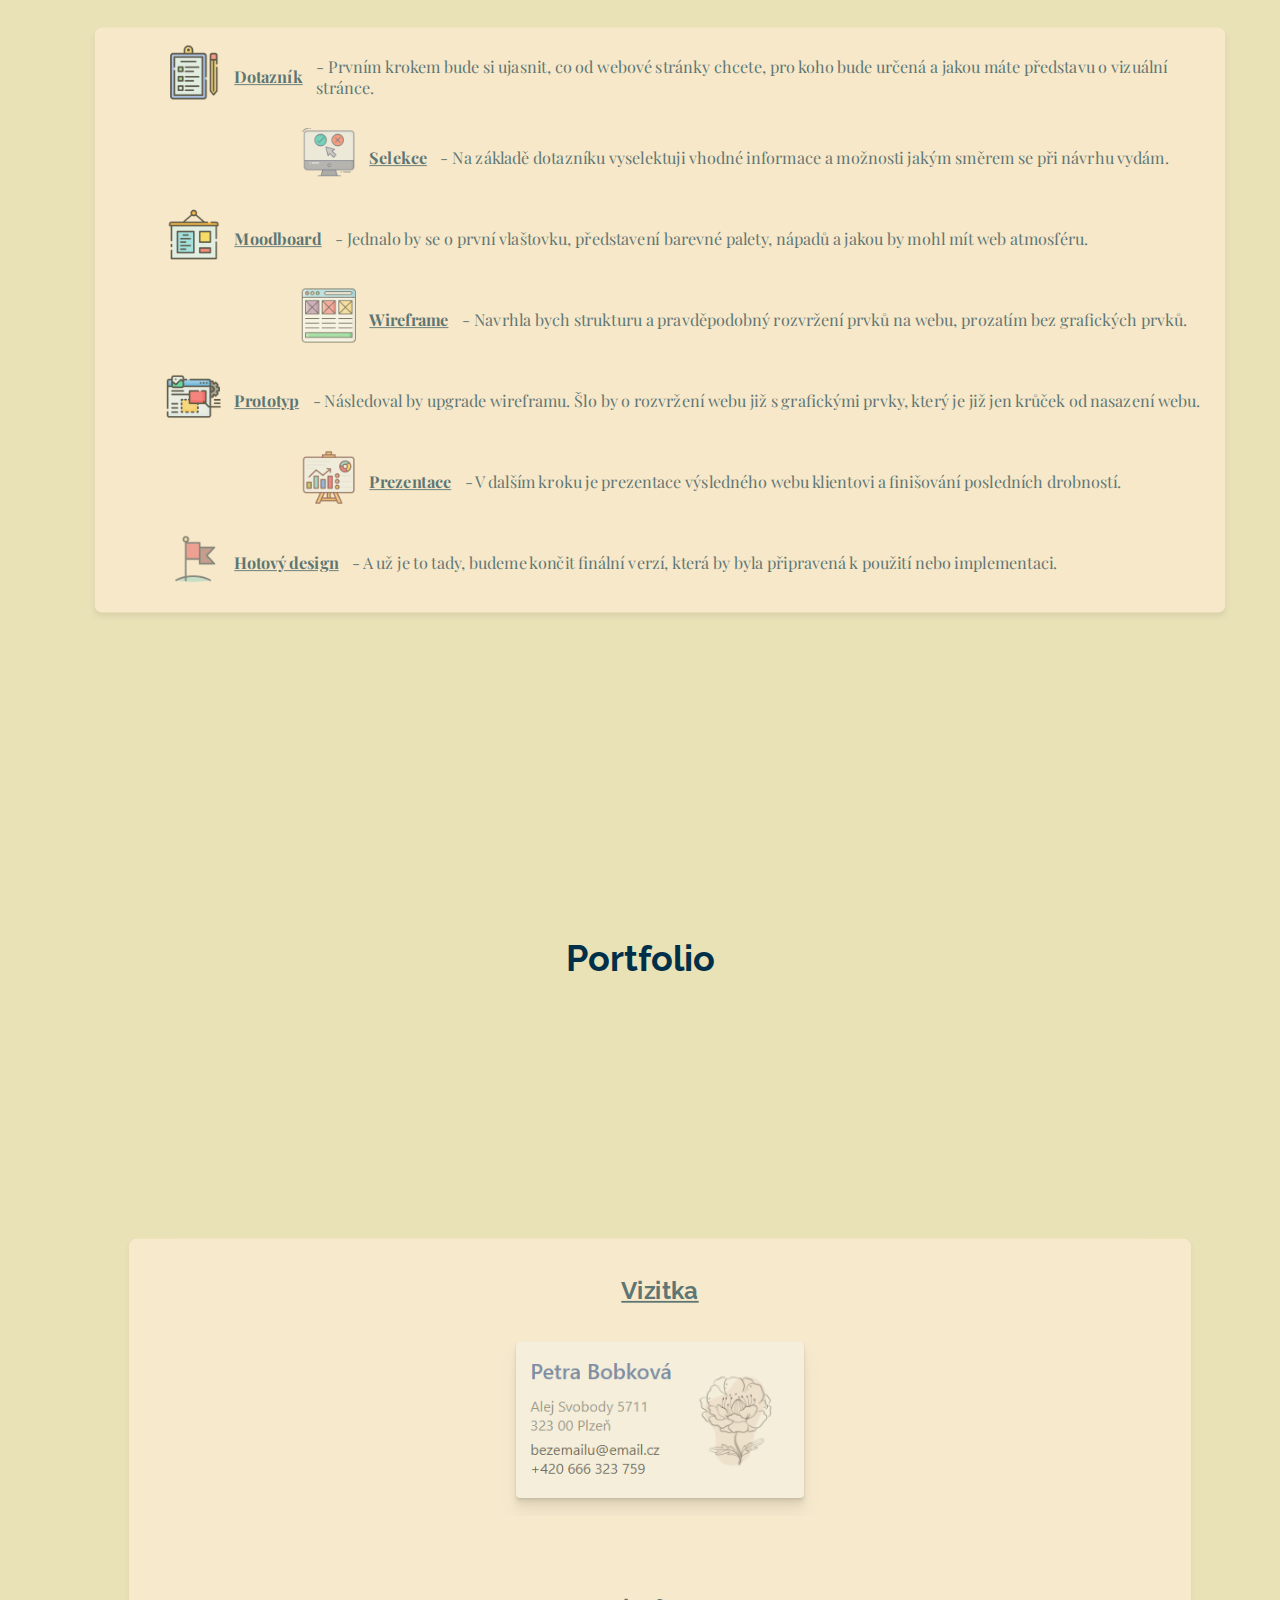
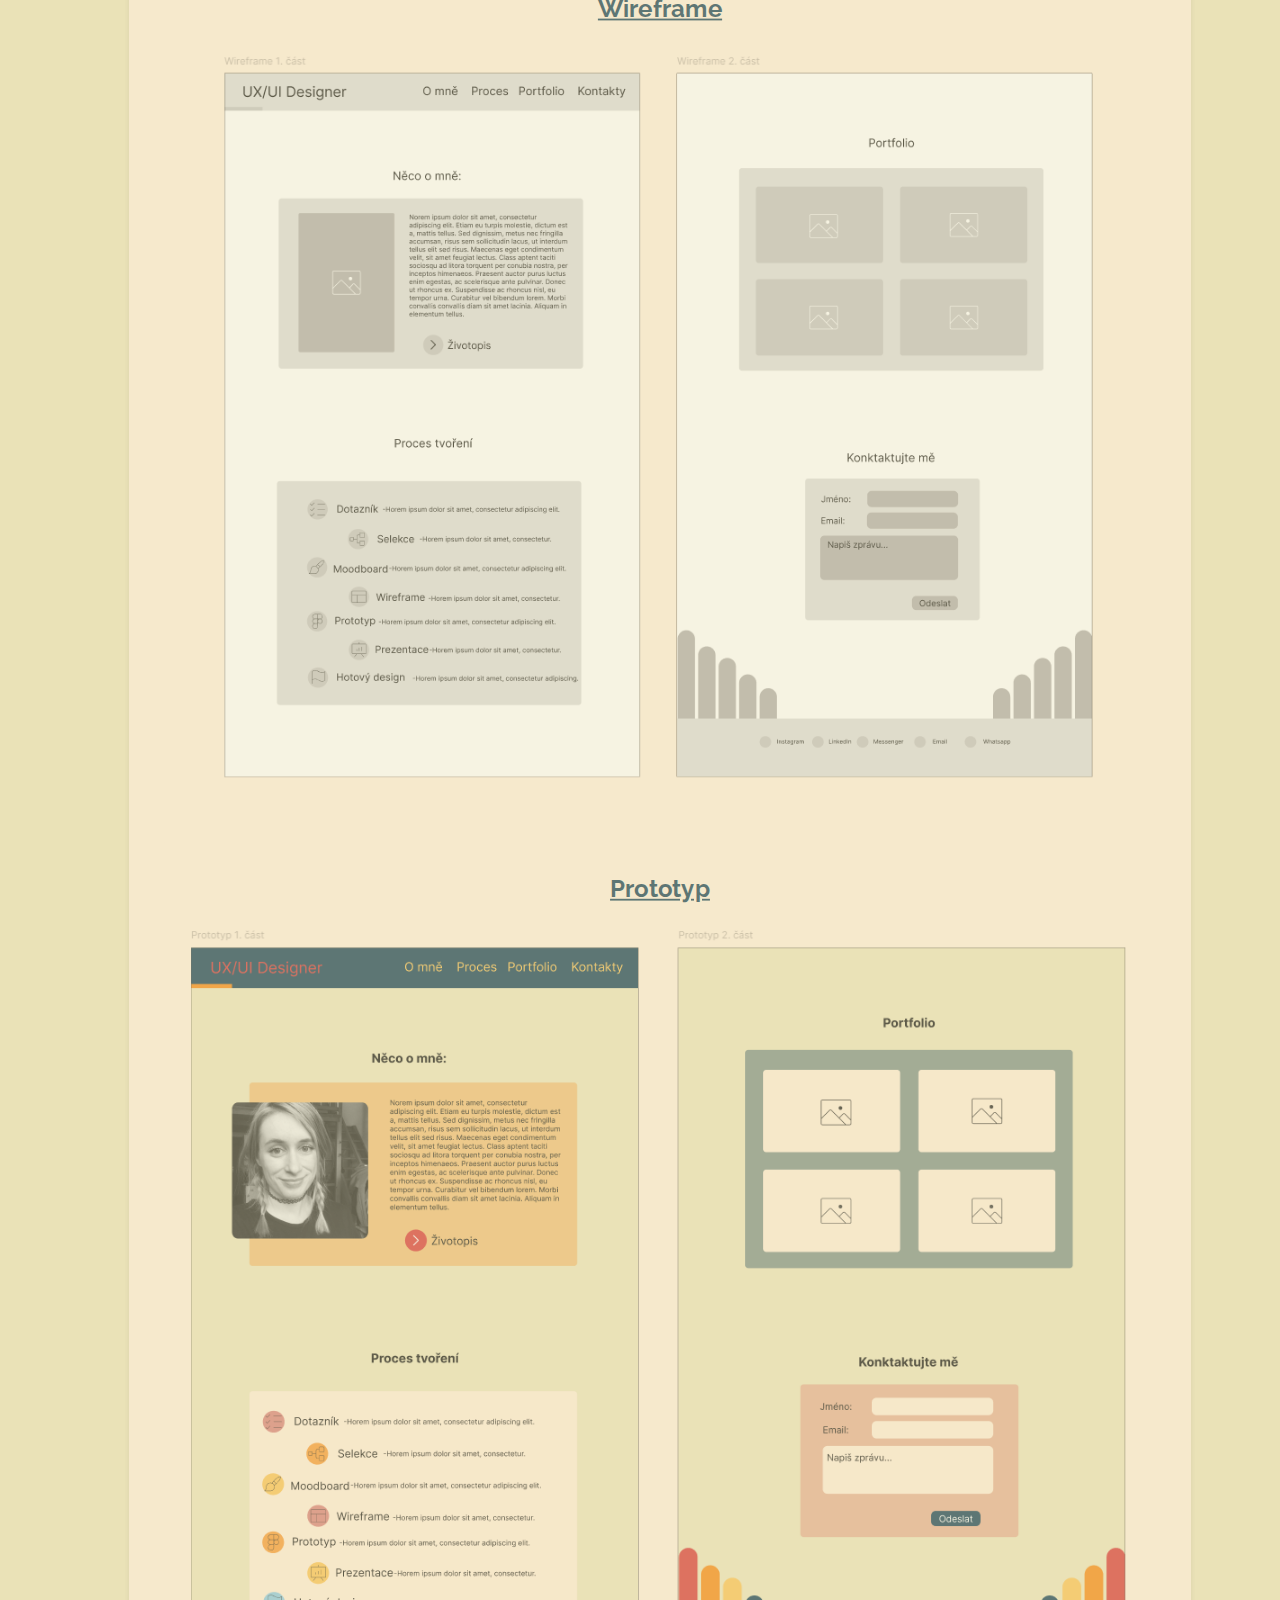
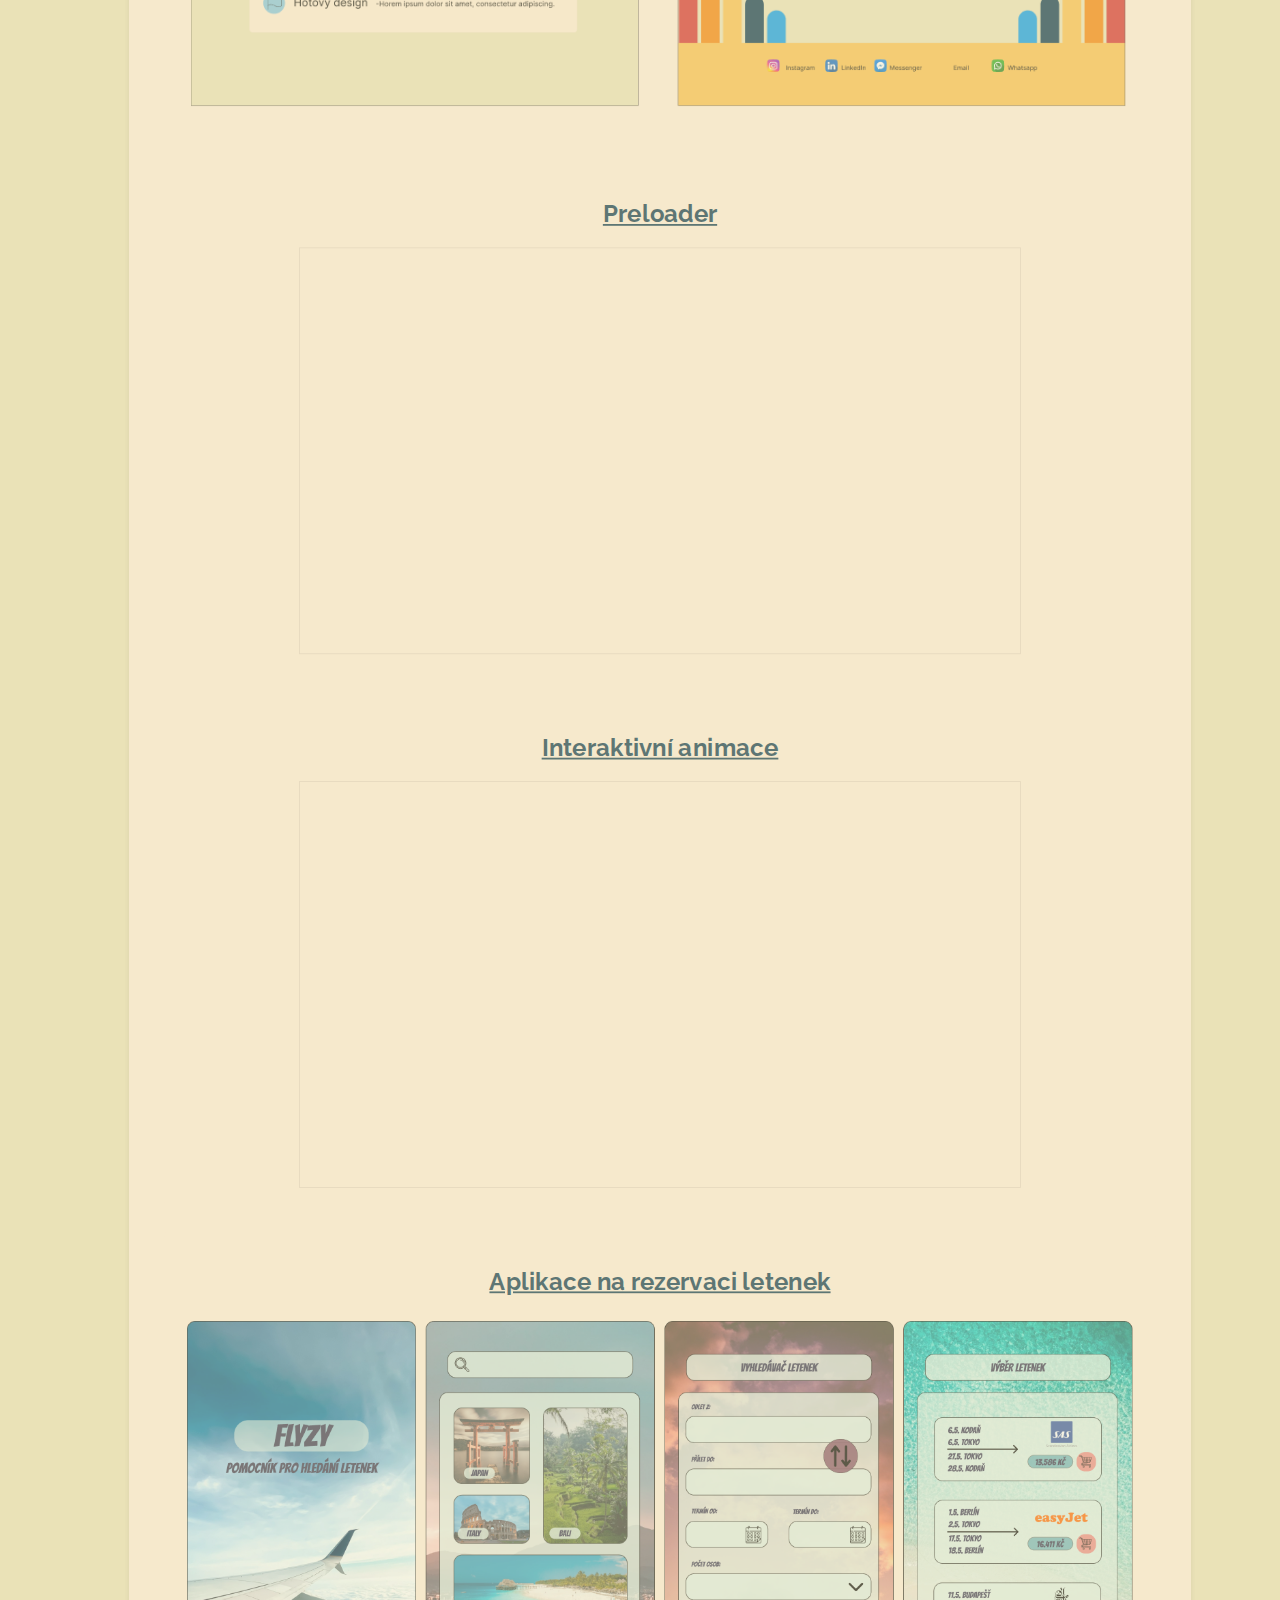
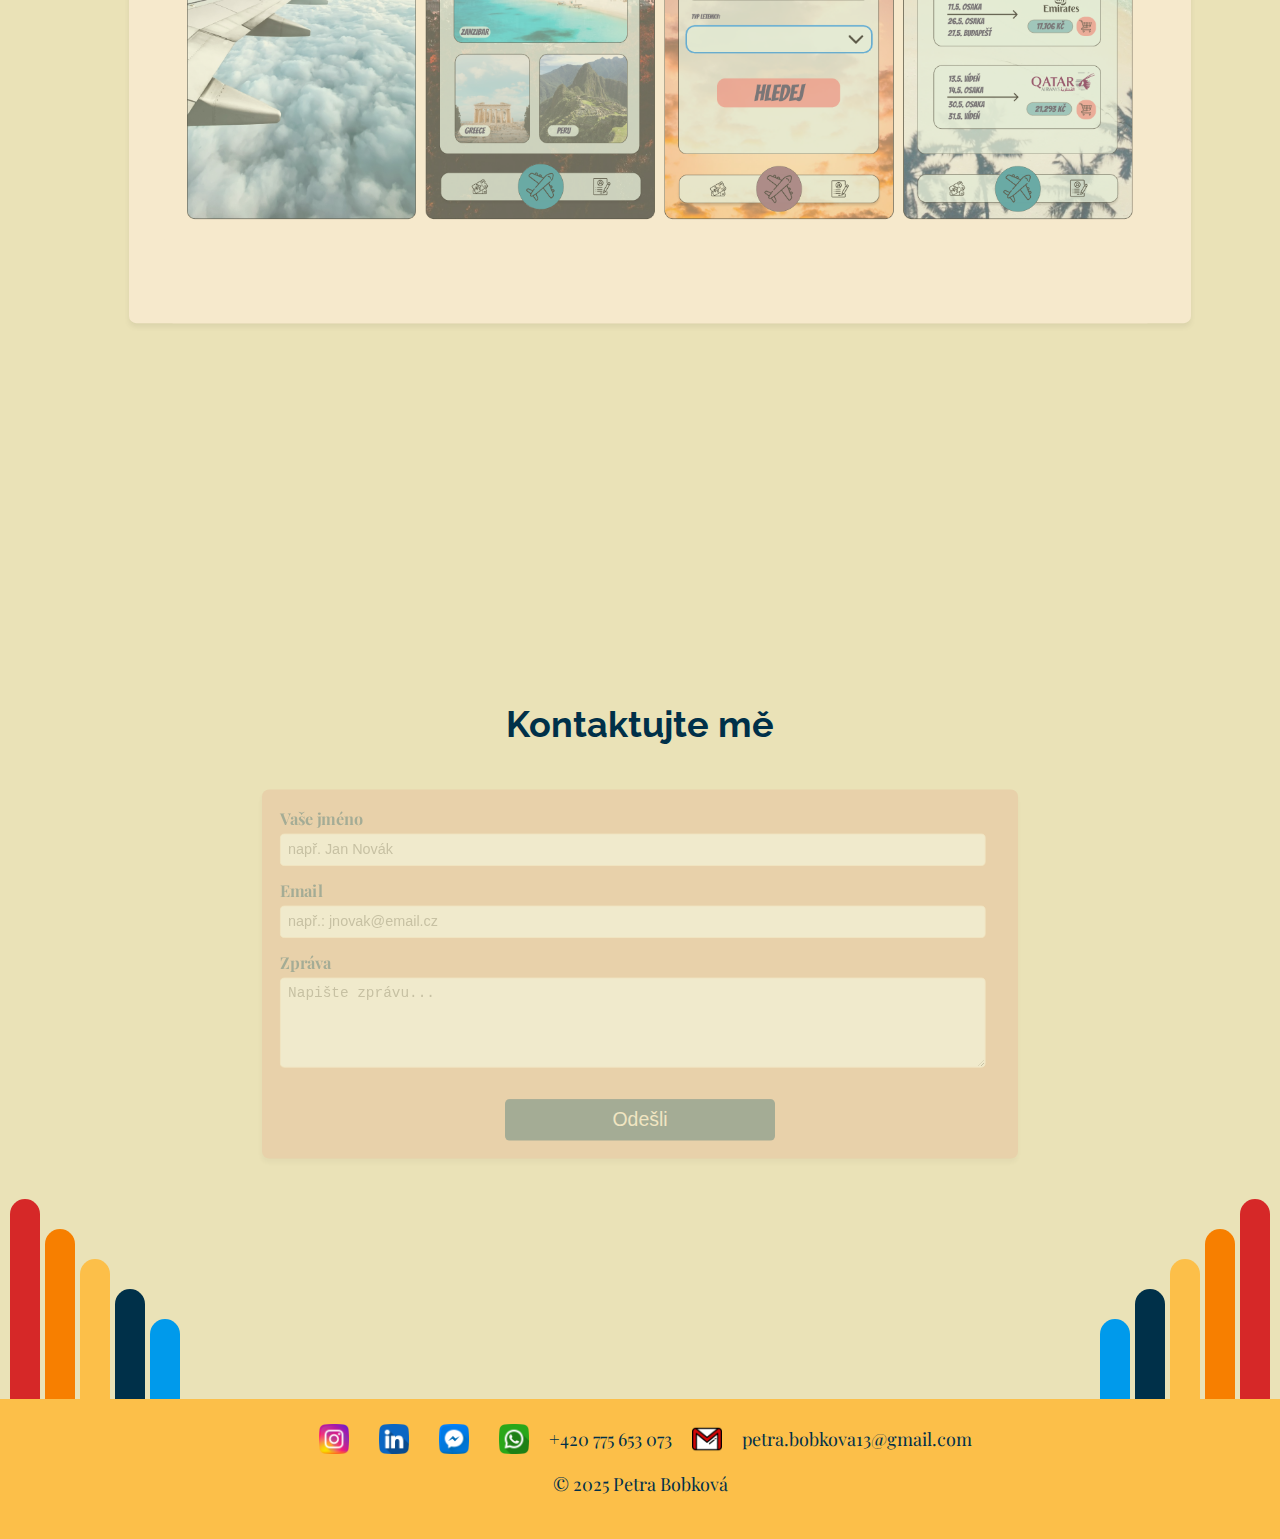
==== commit 74e76ace: "Update index.html" ====
--- a/index.html
+++ b/index.html
@@ -33,12 +33,12 @@
           <img src="Selfie.jpg" alt="Petra Bobková" width="150" height="auto" class="profile-img" >
         
       <div class="text-content">    
-    <p> Ahoj, </p>
-        <a>jmenuji se Petra Bobková a jsem absolventem kurzu UX/UI webdesign, který jsem dělala pod vedením Jana Šablatury.</a>
-        <a>Ač jsem doposud dělala ve všech možných oborech, tak jsem hledala něco, co mě bude vnitřně naplňovat a uspokojí kreativní duši ve mě. </a>
-        <a>Když jsem řešila co dál, tak jsem si uvědomila, jak moc jsem nešťastná a zklamaná, když narazím na webovky, které nejsou vizuálně a uživatelsky příjemné. </a>
-         <a> A bylo rozhodnuto. Chci to zlepšit, chci vytvářet mnohem lepší design webovek, na které se bude radost podívat a nebudete mít chuť rozmlátit počítač, když se jimi budete proklikávat. </a>
-         <a> Jednodušše řečeno, chci vytvářet něco, co zaujme na první dobrou a vytvoří dobrý uživatelský zážitek.</a>
+    <h3> Ahoj, </h3>
+        <p>jmenuji se Petra Bobková a jsem absolventem kurzu UX/UI webdesign, který jsem dělala pod vedením Jana Šablatury.</p>
+        <p>Ač jsem doposud dělala ve všech možných oborech, tak jsem hledala něco, co mě bude vnitřně naplňovat a uspokojí kreativní duši ve mě. </p>
+        <p>Když jsem řešila co dál, tak jsem si uvědomila, jak moc jsem nešťastná a zklamaná, když narazím na webovky, které nejsou vizuálně a uživatelsky příjemné. </p>
+         <p> A bylo rozhodnuto. Chci to zlepšit, chci vytvářet mnohem lepší design webovek, na které se bude radost podívat a nebudete mít chuť rozmlátit počítač, když se jimi budete proklikávat. </p>
+         <p> Jednodušše řečeno, chci vytvářet něco, co zaujme na první dobrou a vytvoří dobrý uživatelský zážitek.</p>
           
     <h3>🎨 Co vám tedy mohu nabídnout?</h3>
     <p> ✔ Svěží a moderní UX/UI design – jednoduché, vizuálně přitažlivé a efektivní rozhraní</p>
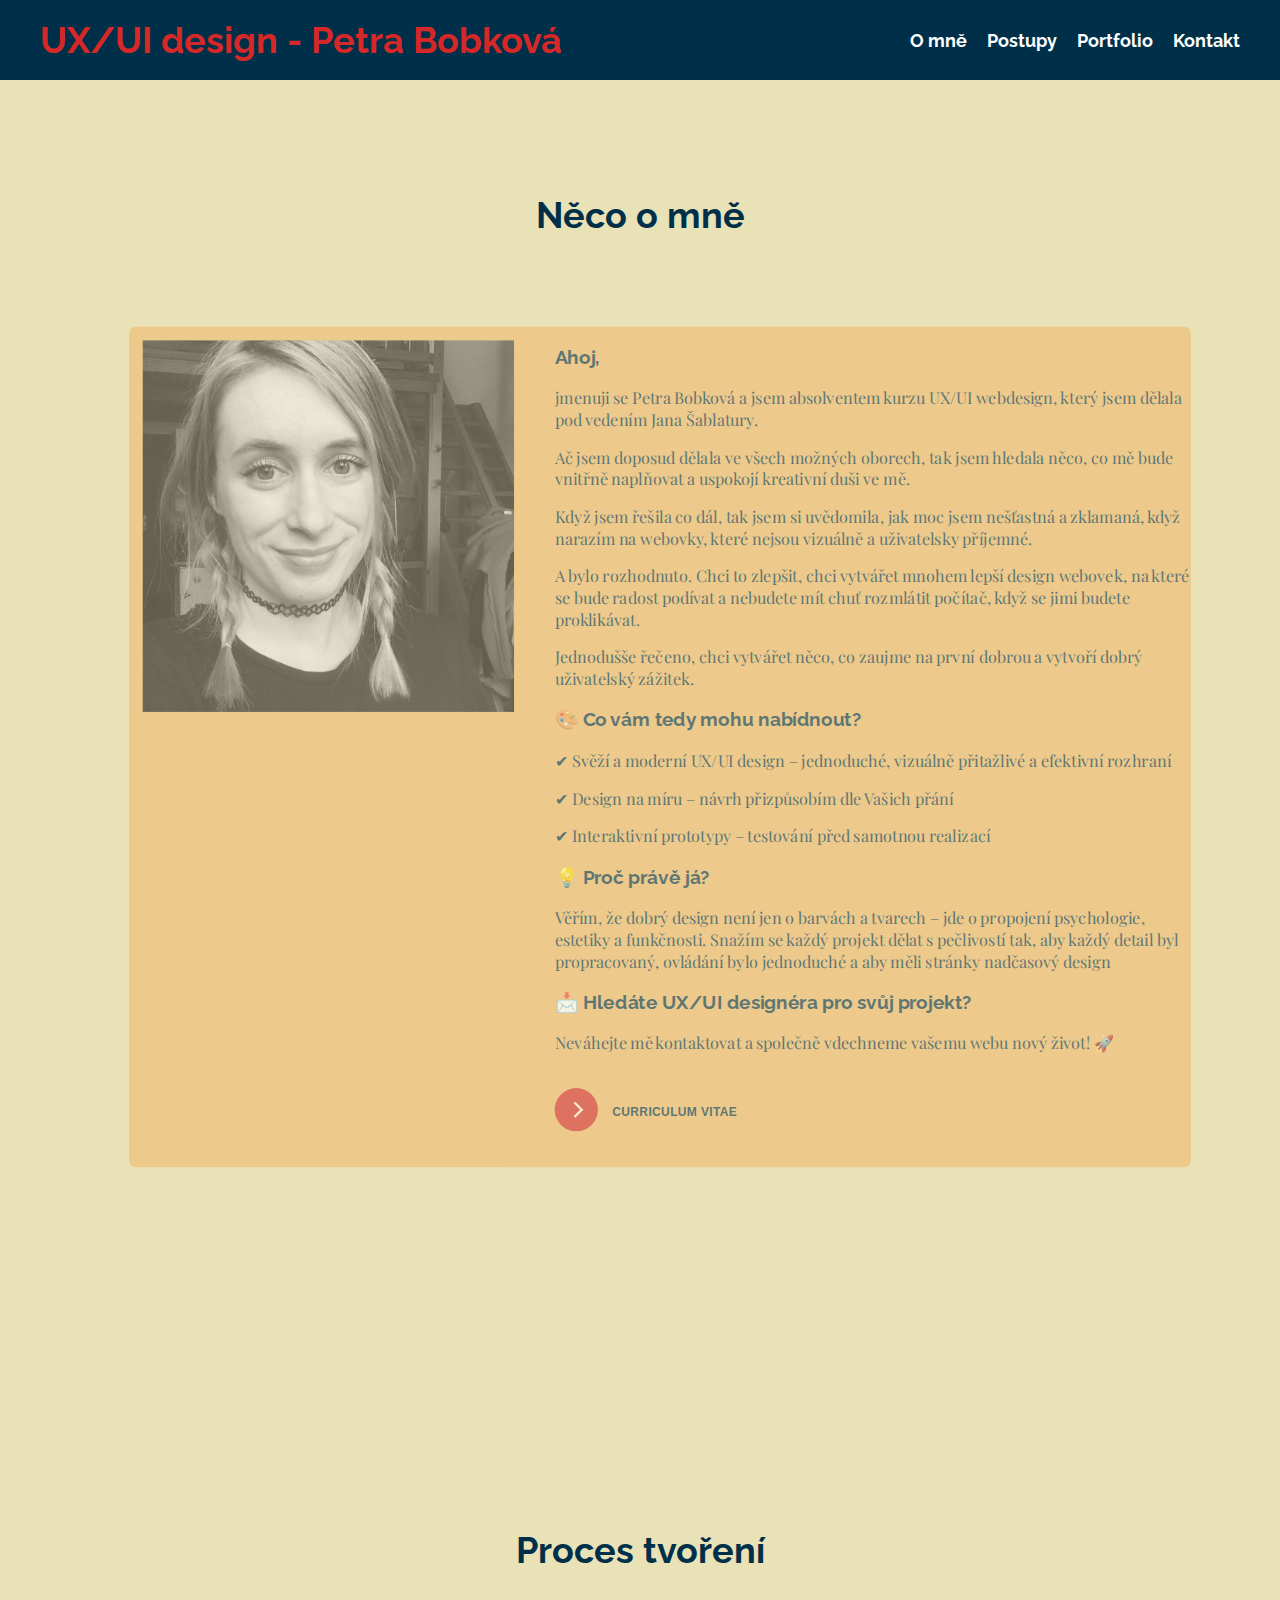
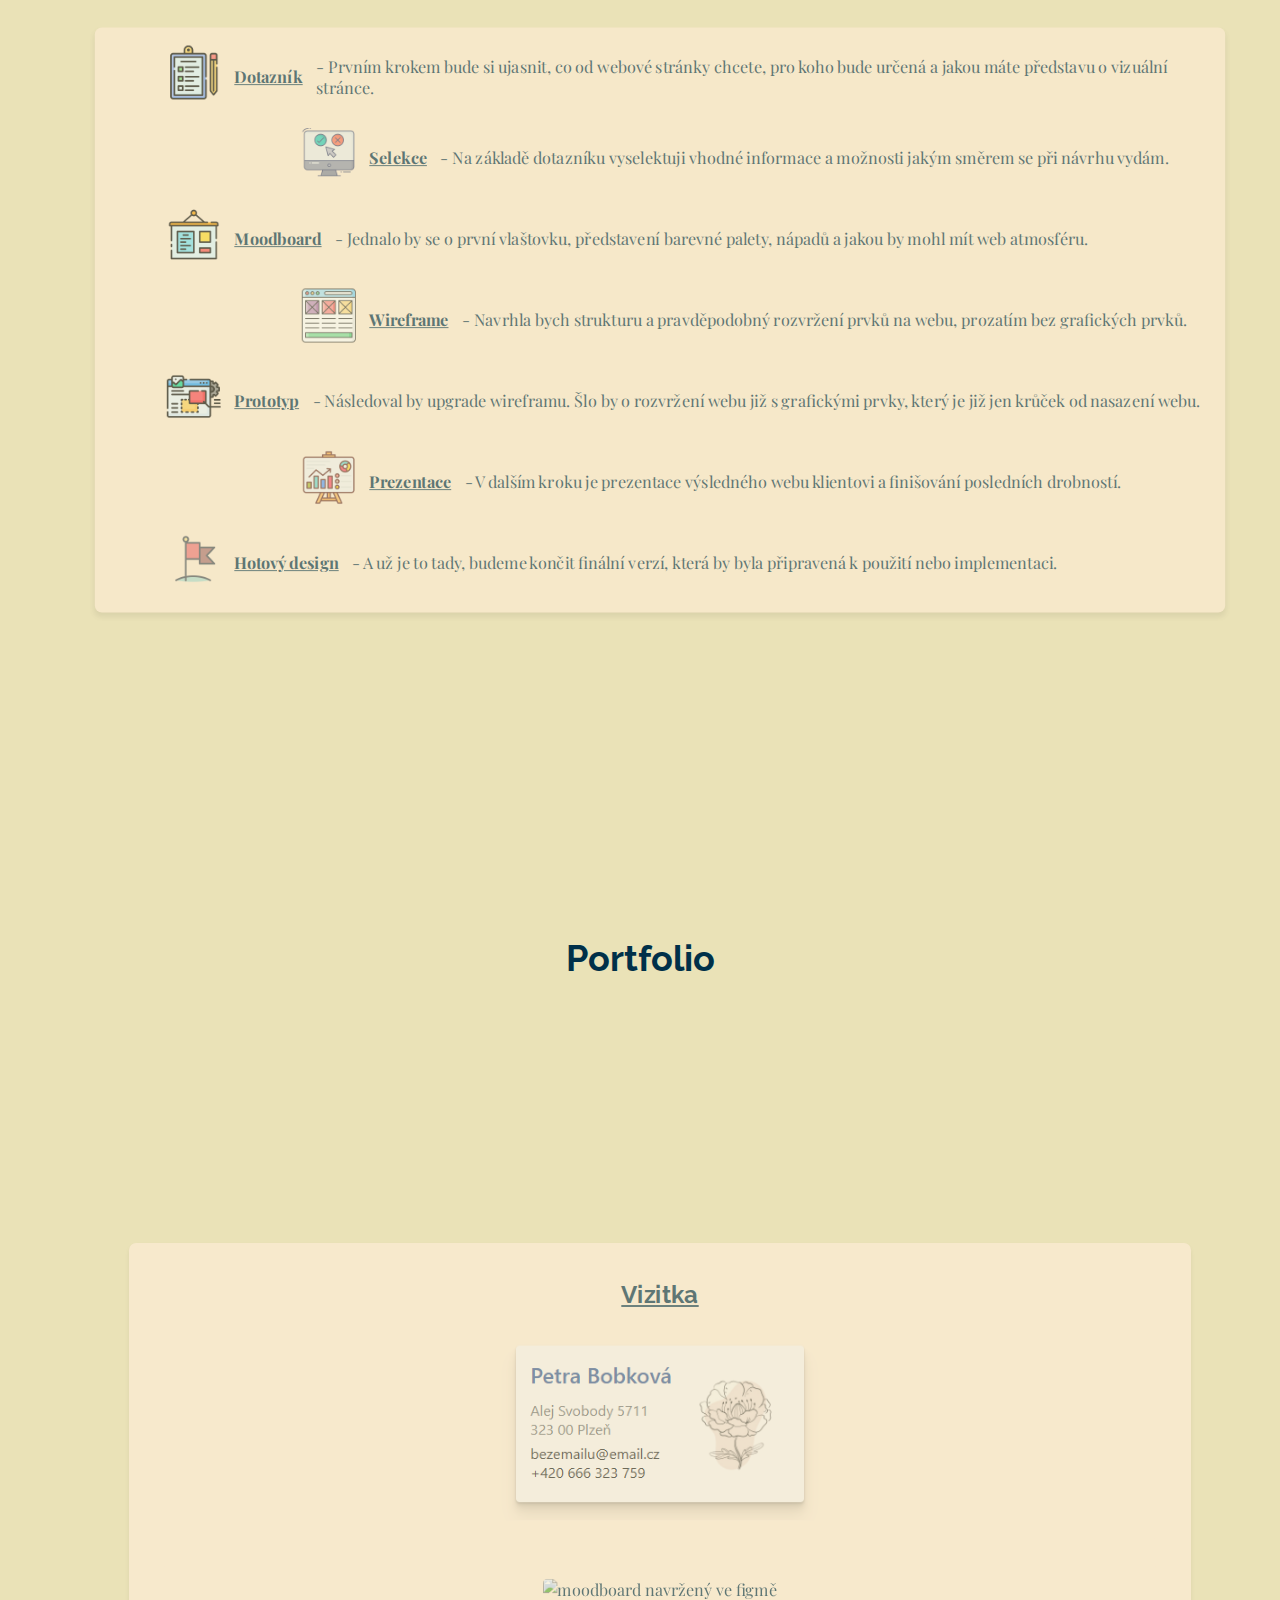
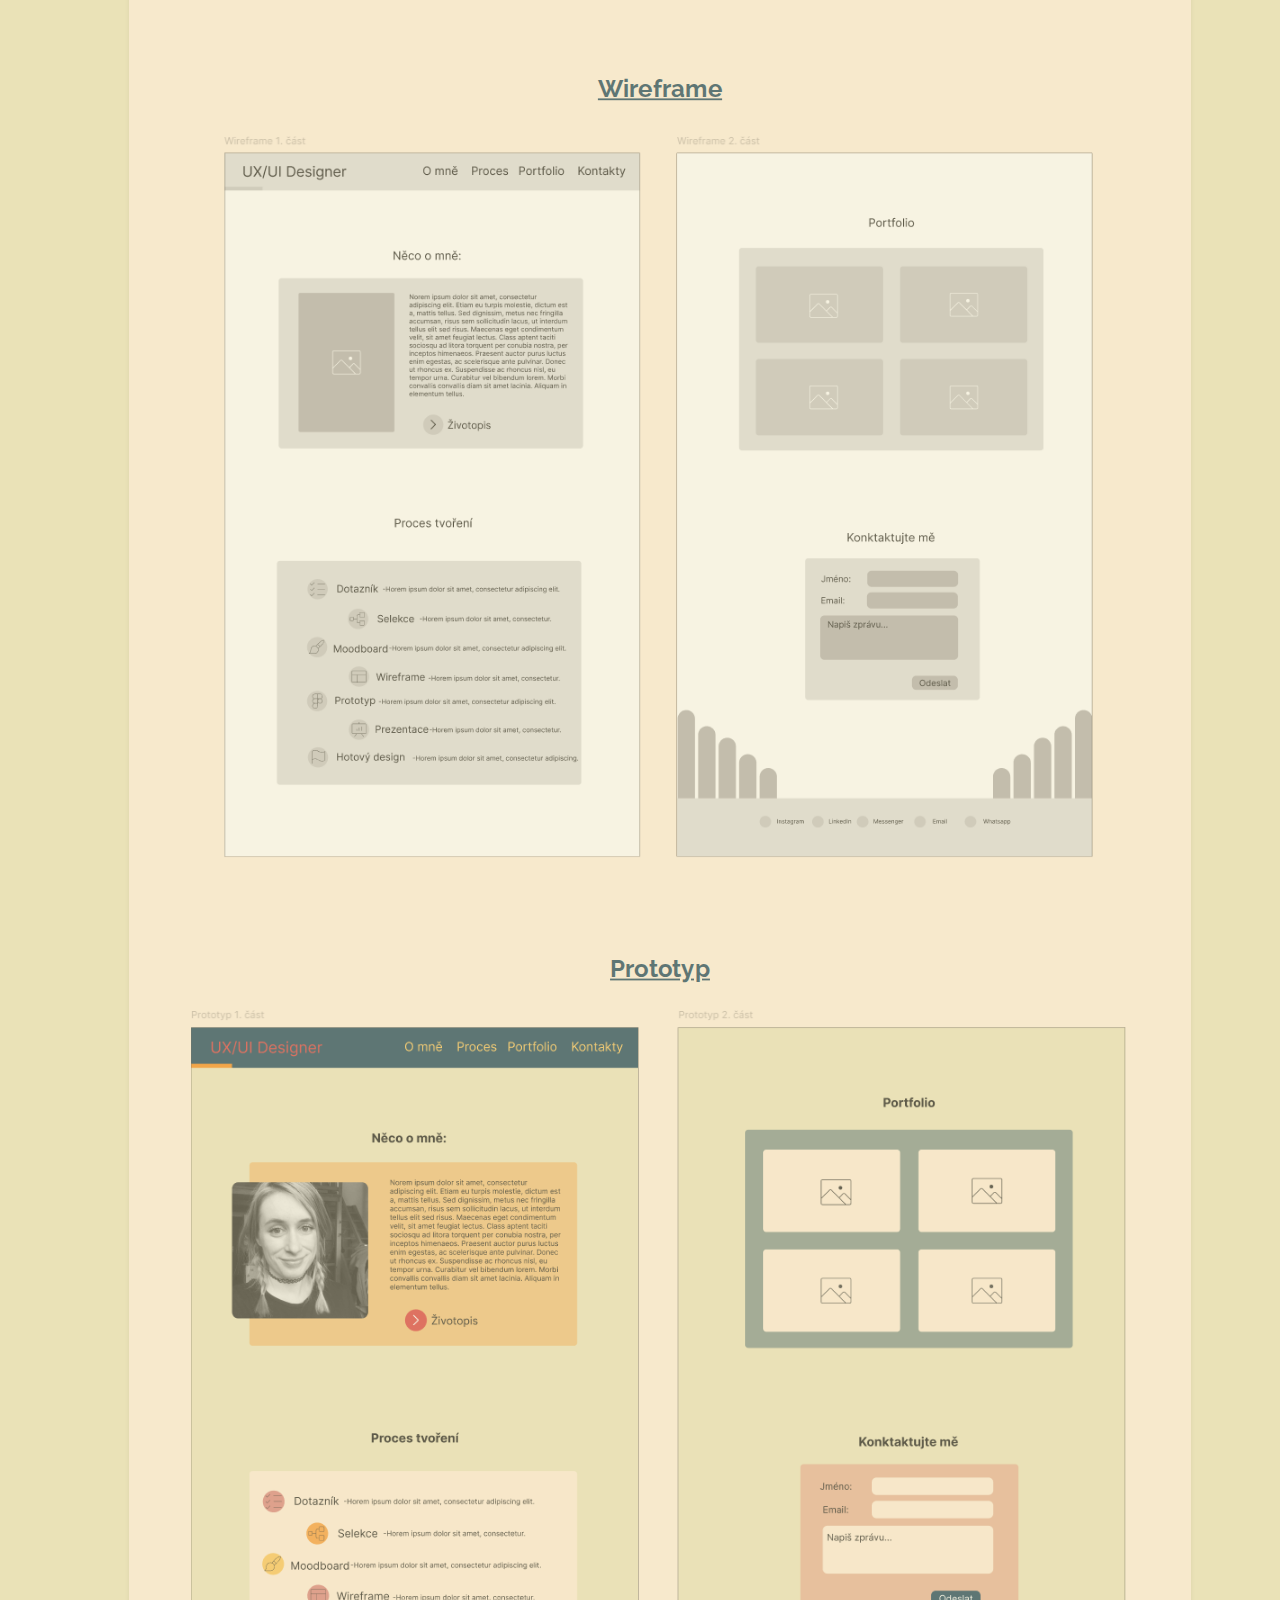
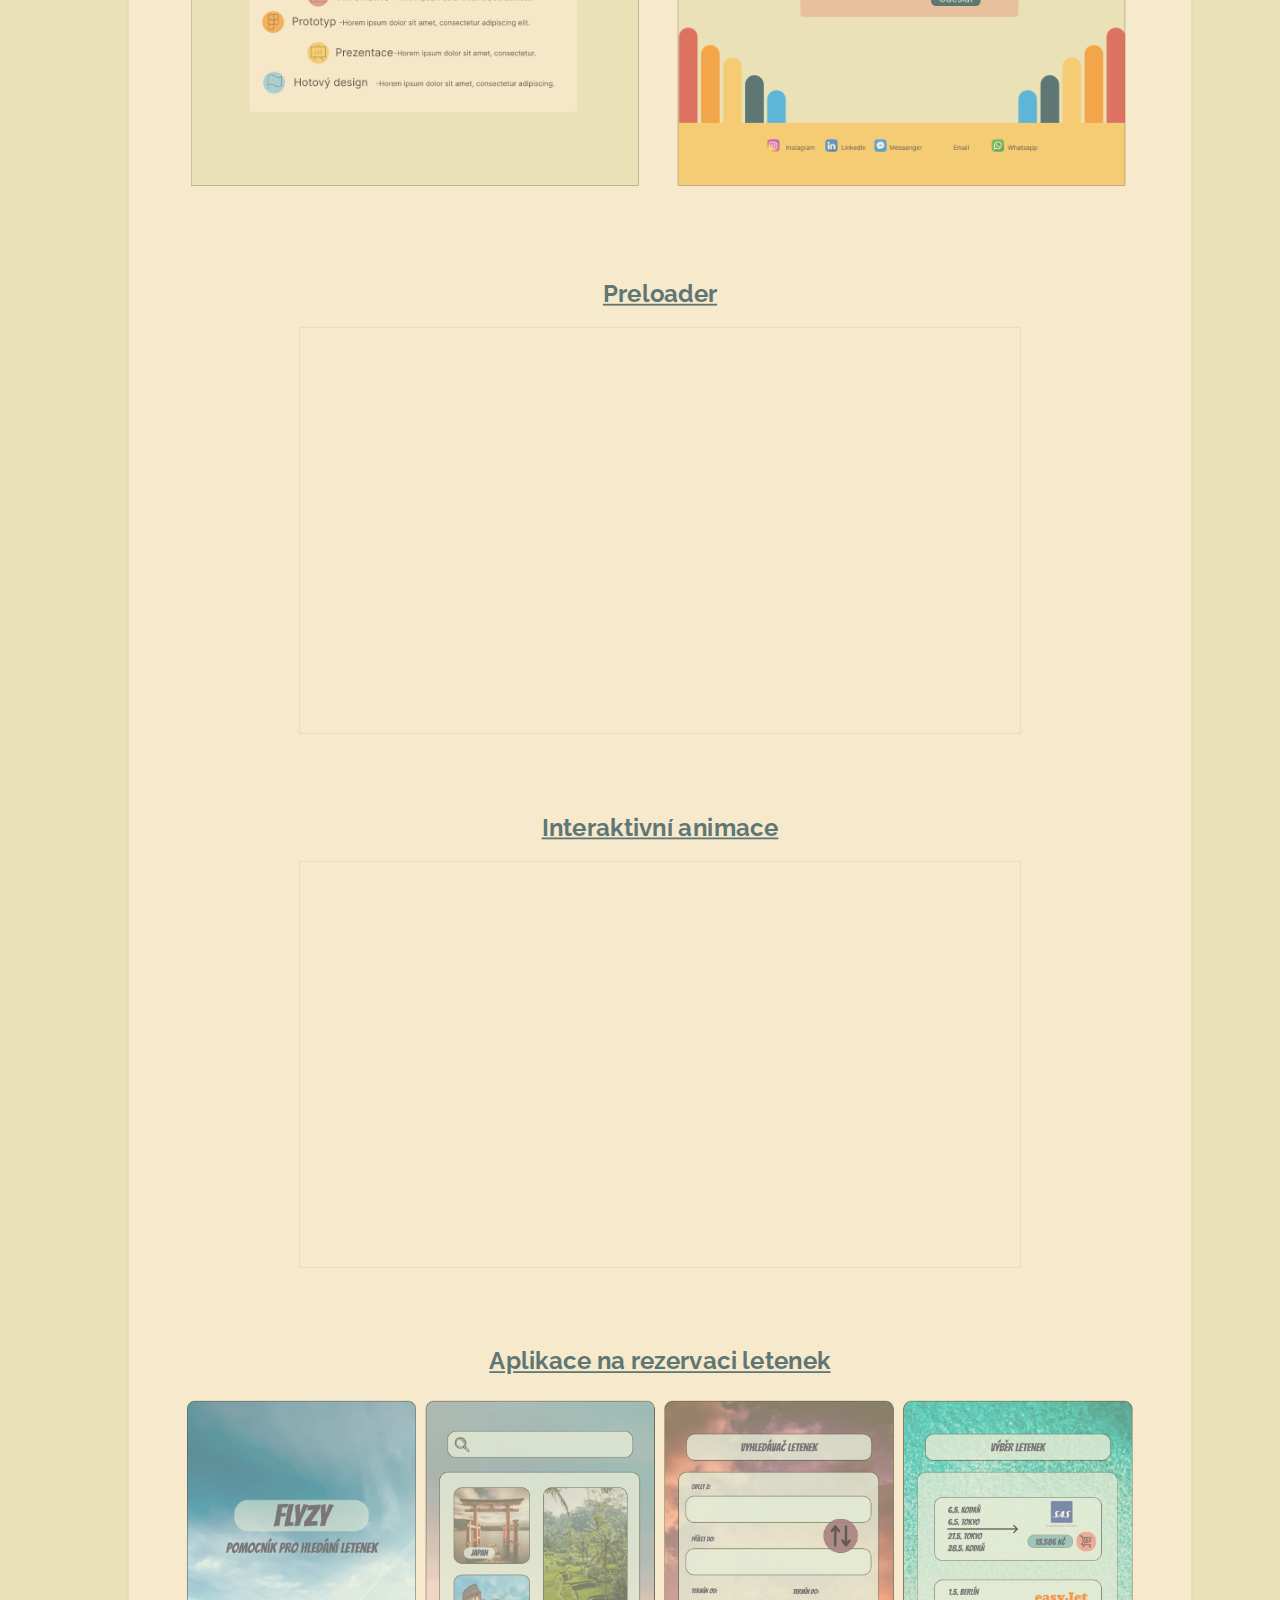
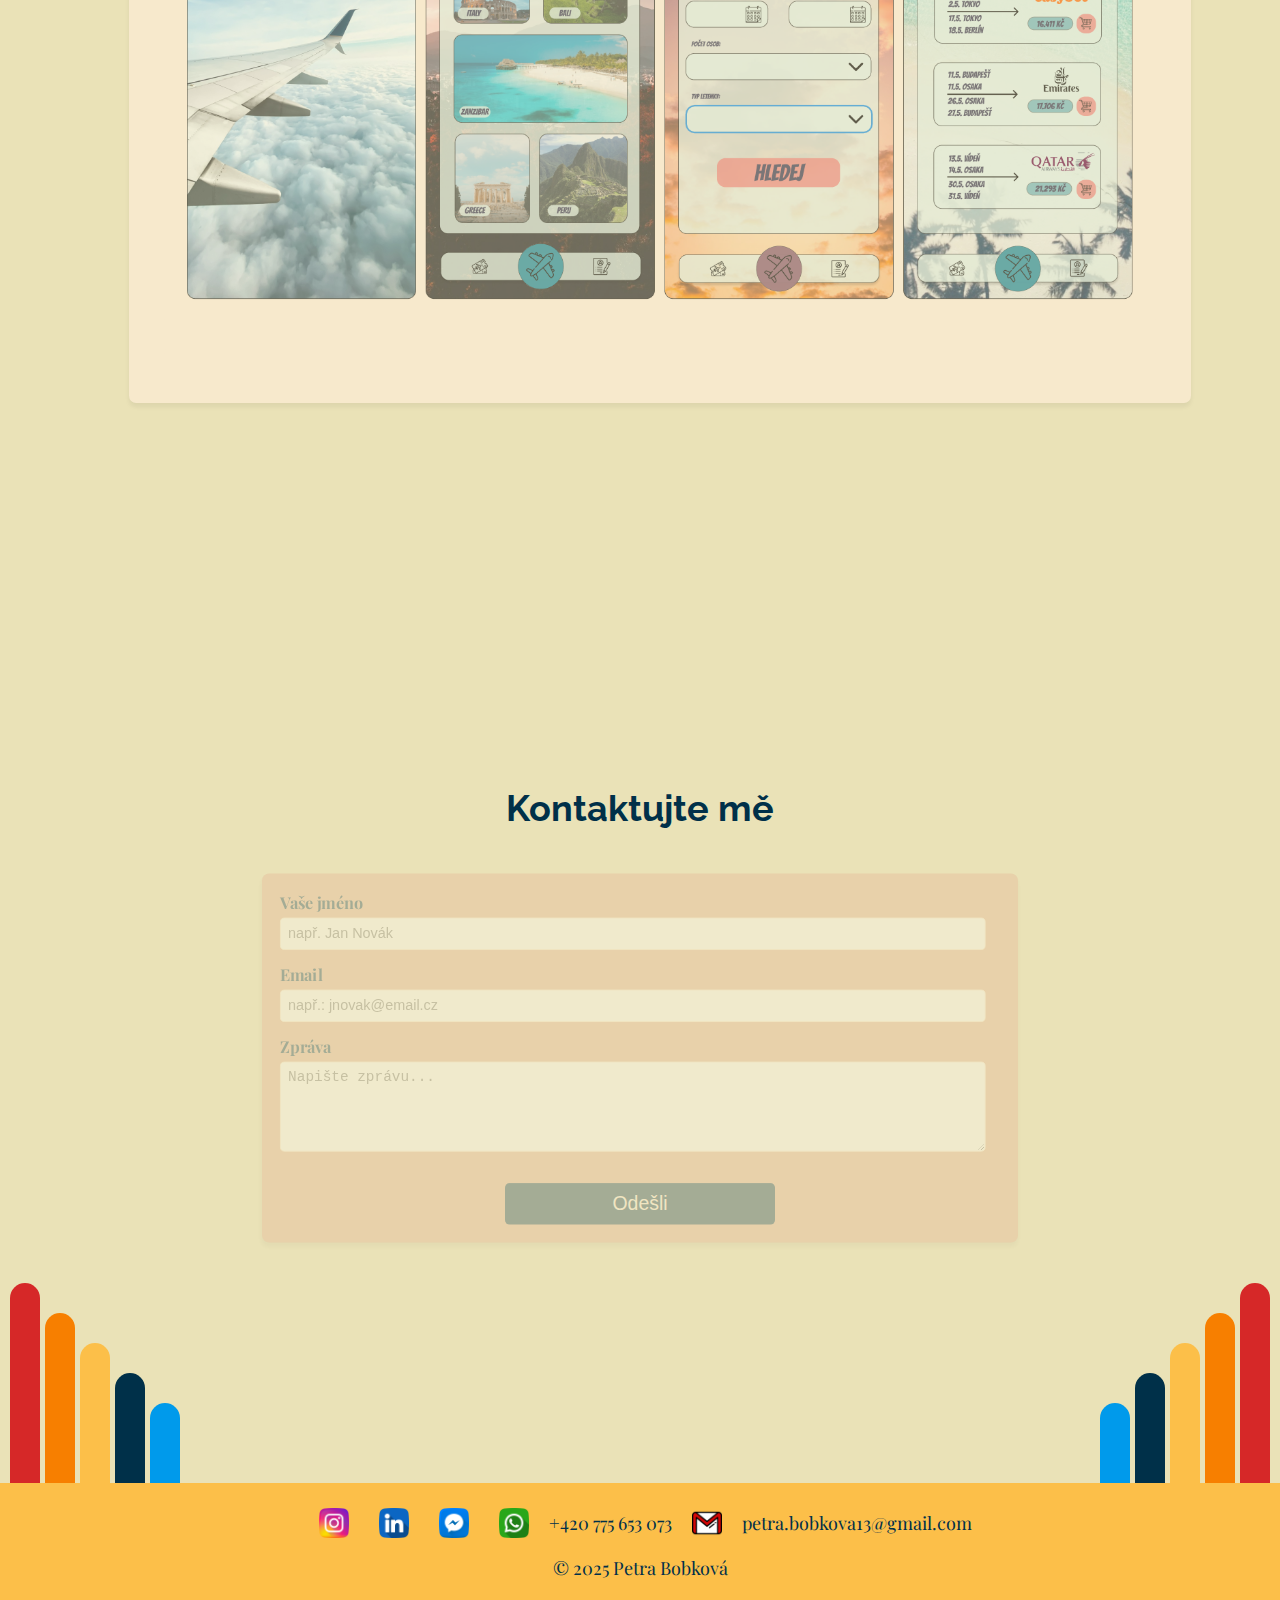
==== commit 948b1452: "Update index.html" ====
--- a/index.html
+++ b/index.html
@@ -140,6 +140,9 @@
             <h2>Vizitka</h2>
             <img src="Vizitka.png" class="vizitka" alt="vizitka" />
           </div>
+          <div class="portfolio-item">
+            <img src="moodboard figma.png" alt="moodboard navržený ve figmě">
+          </div>
 
           <div class="portfolio-item">
             <h2>Wireframe</h2>
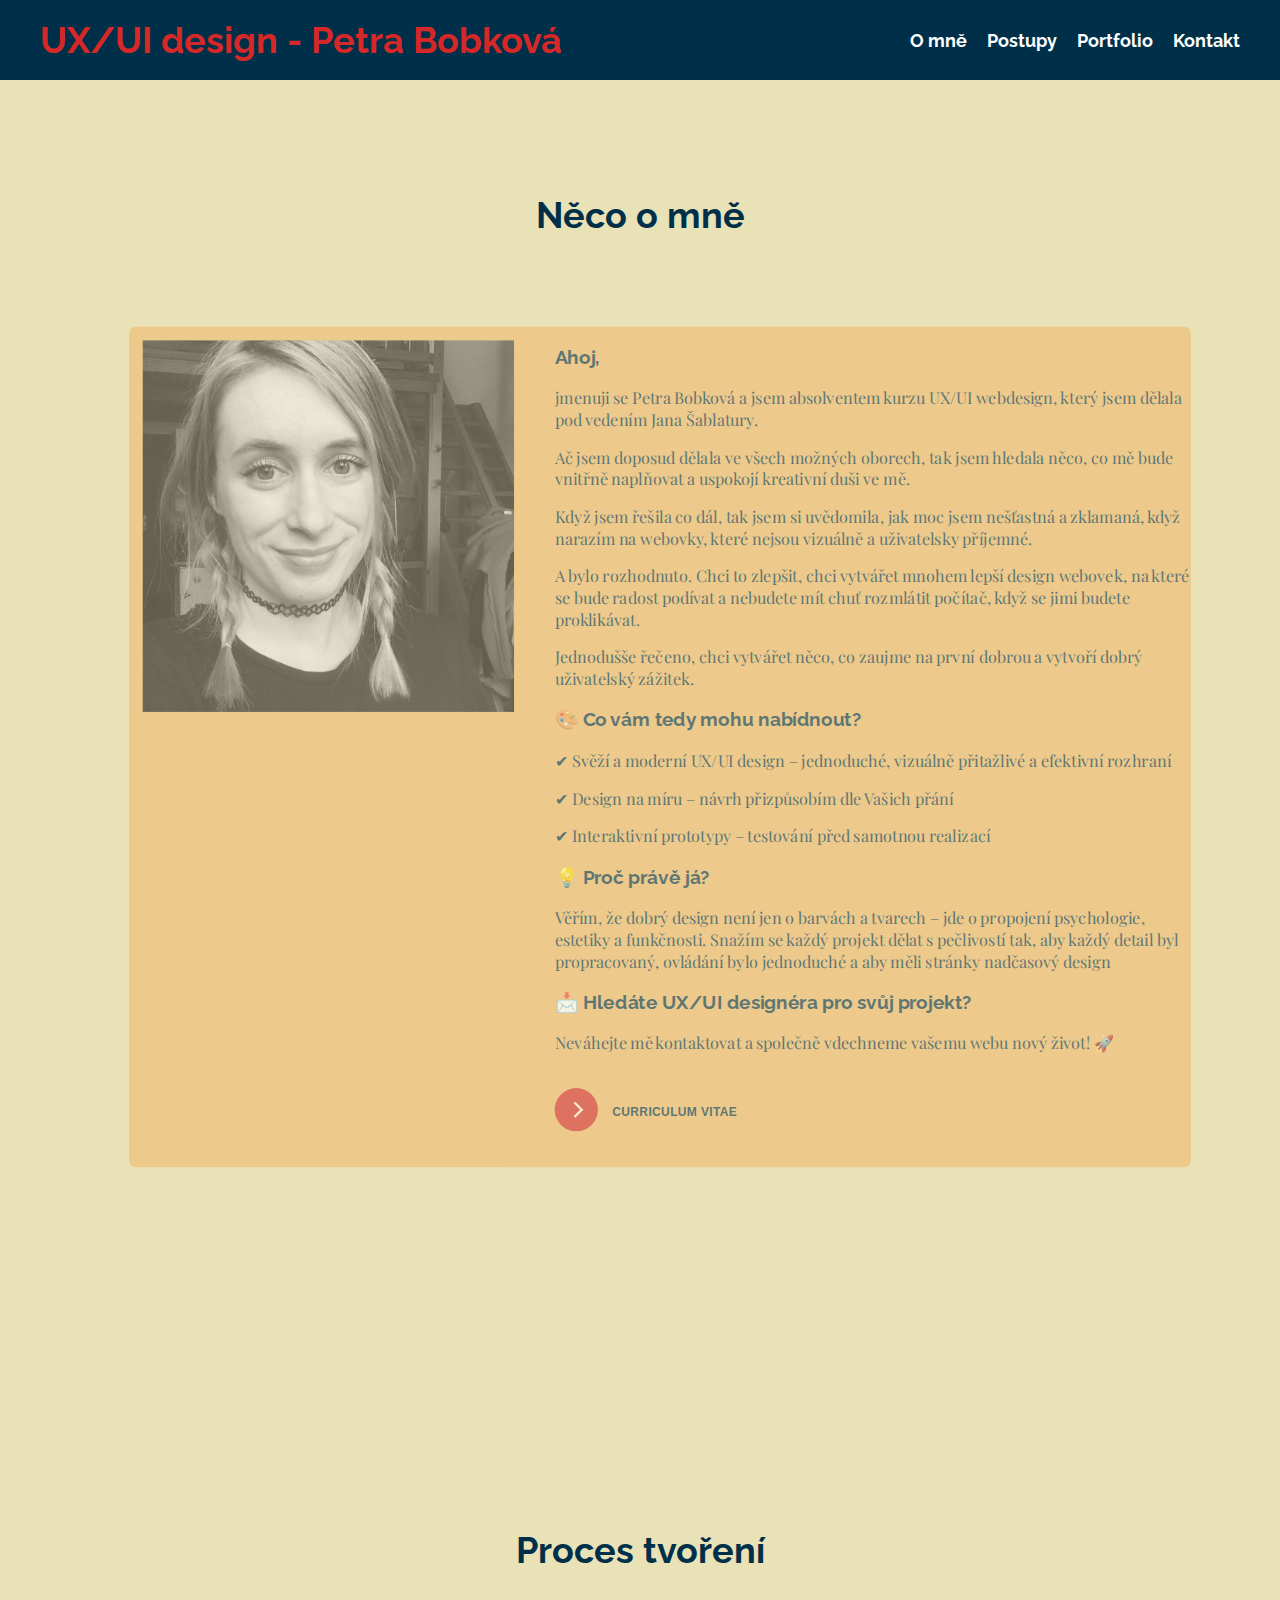
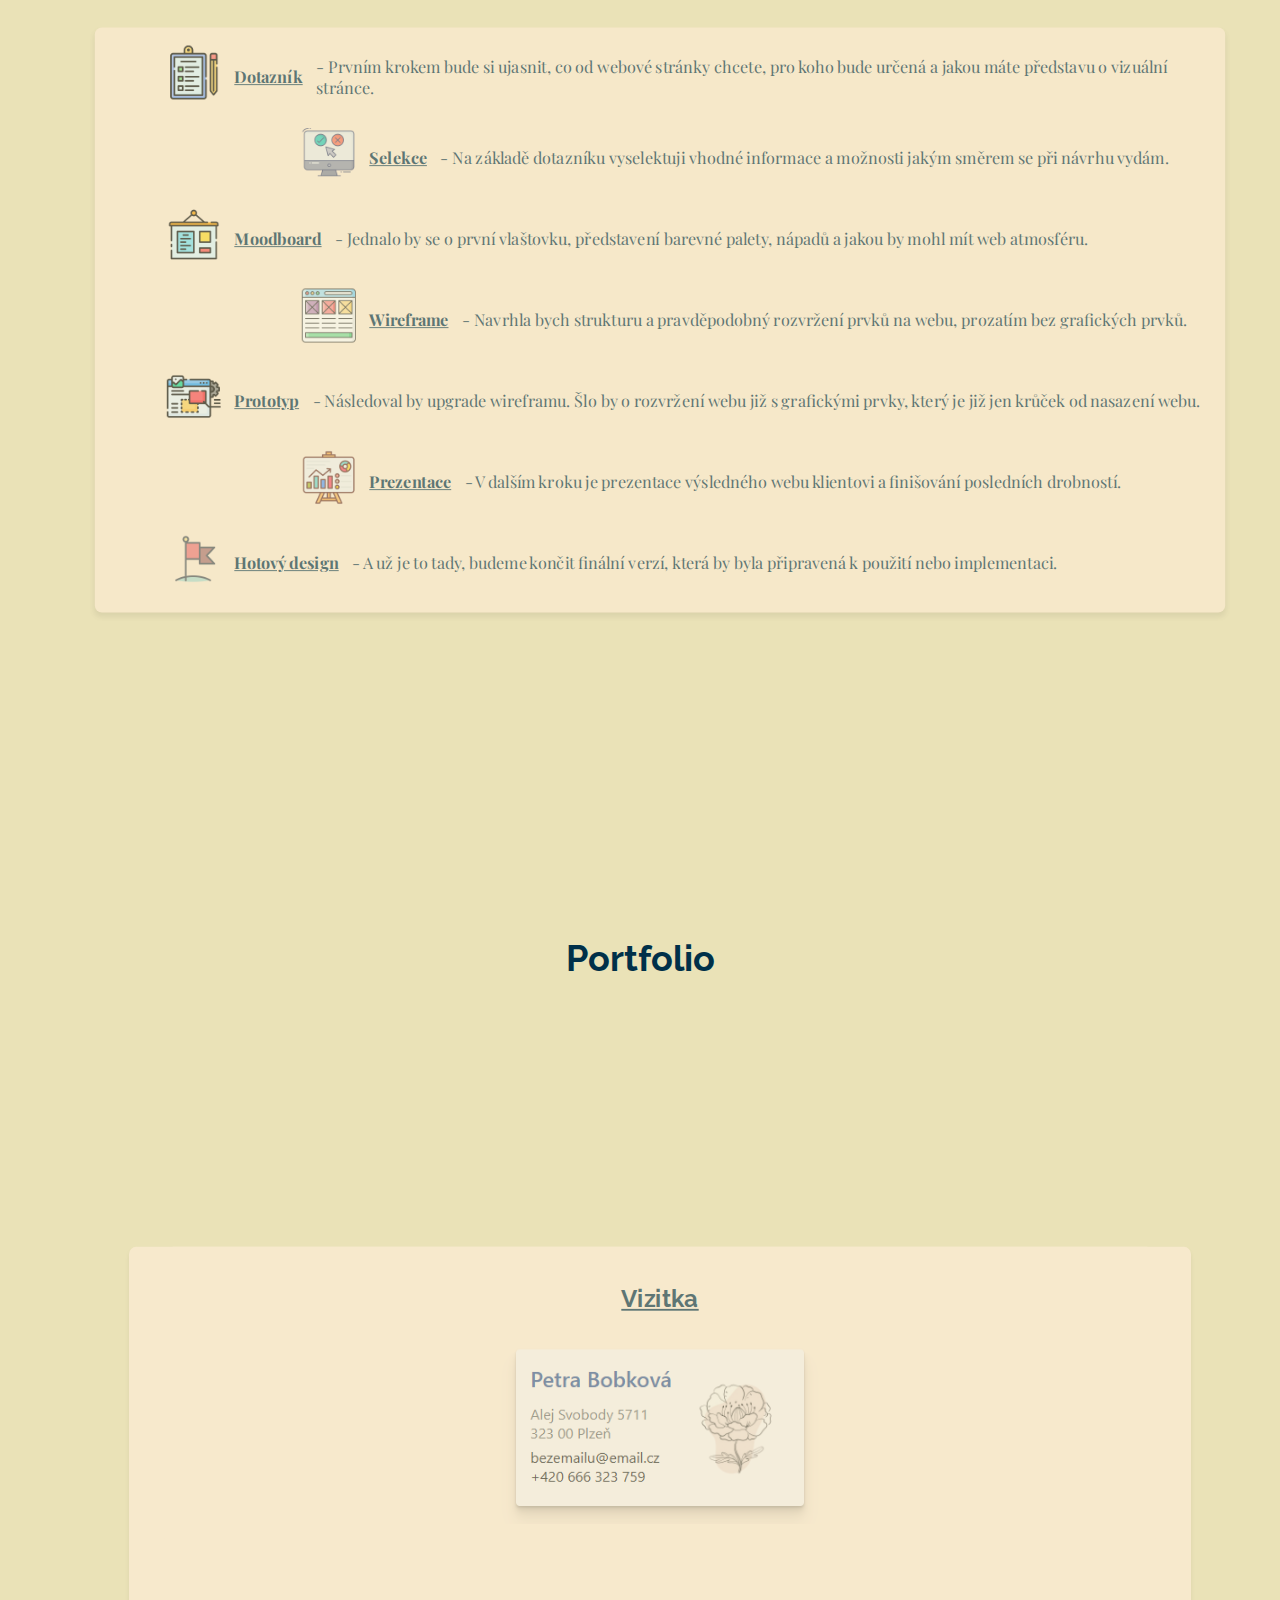
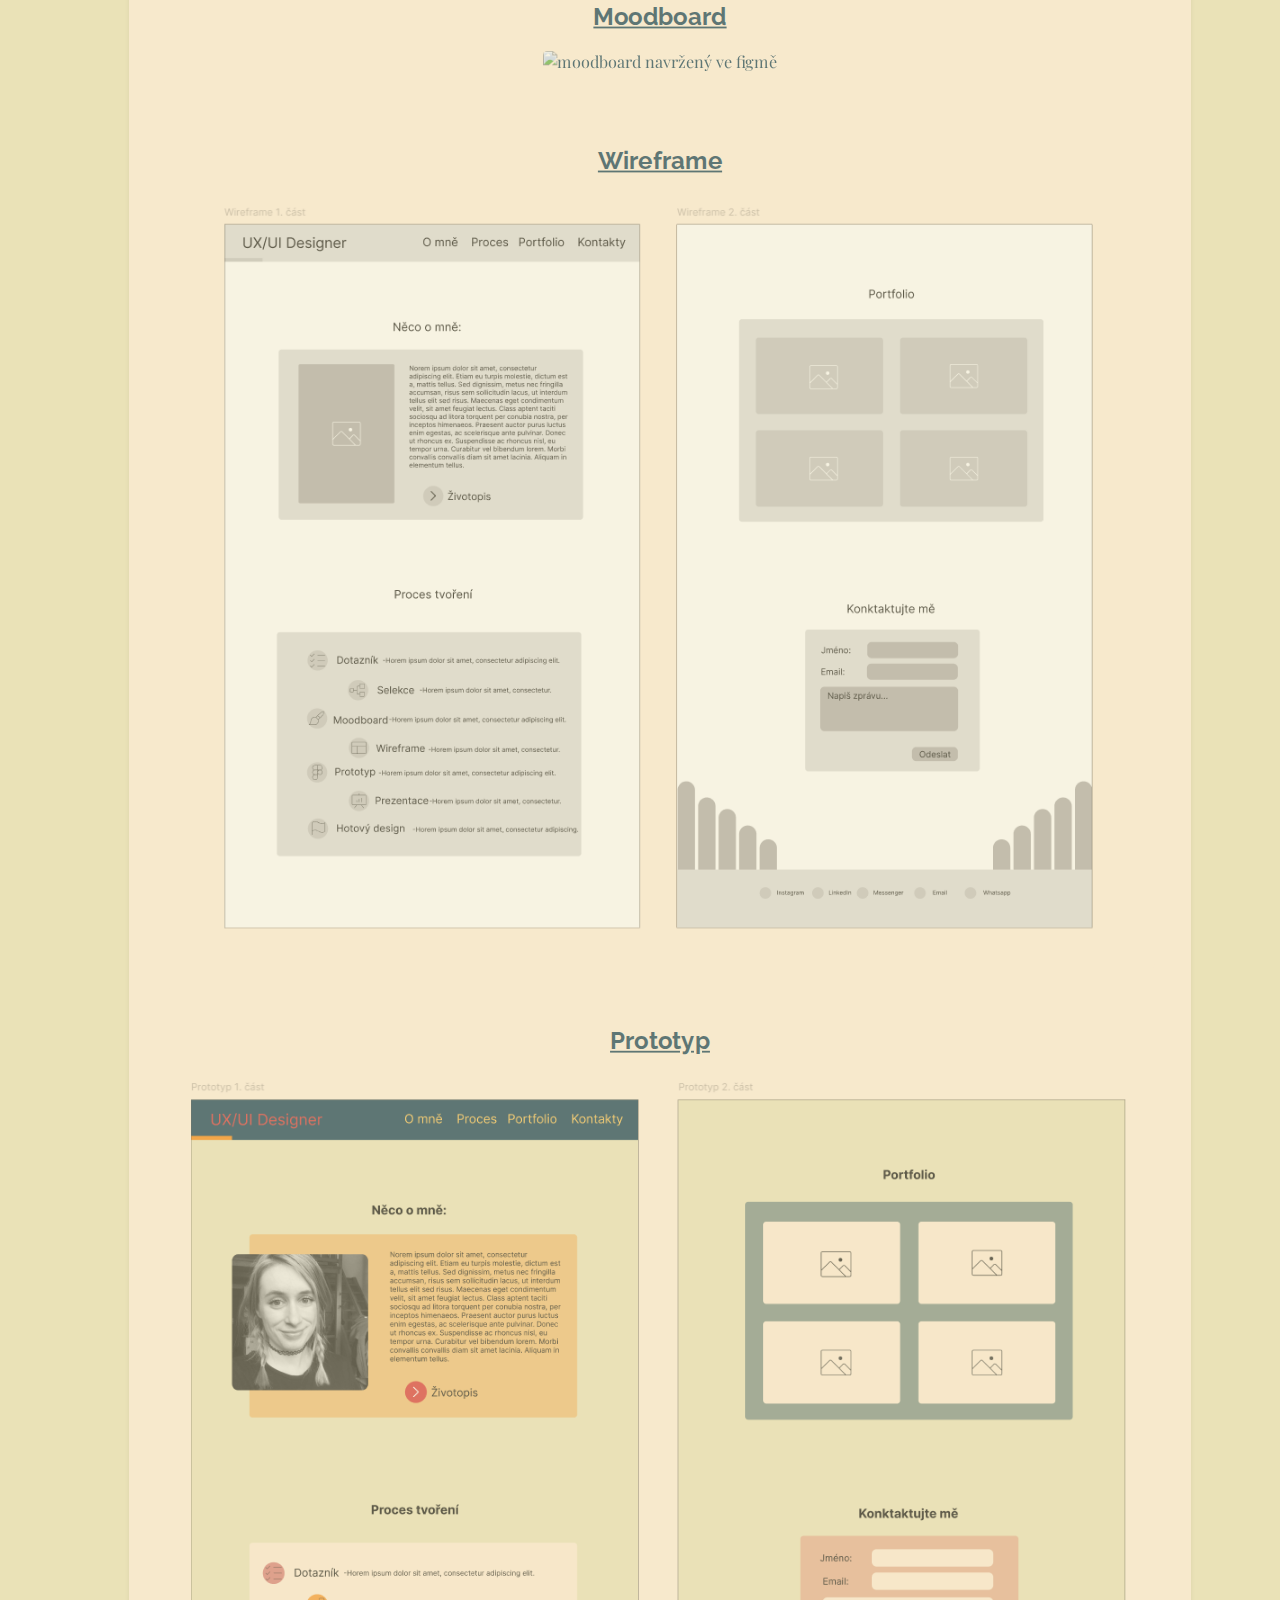
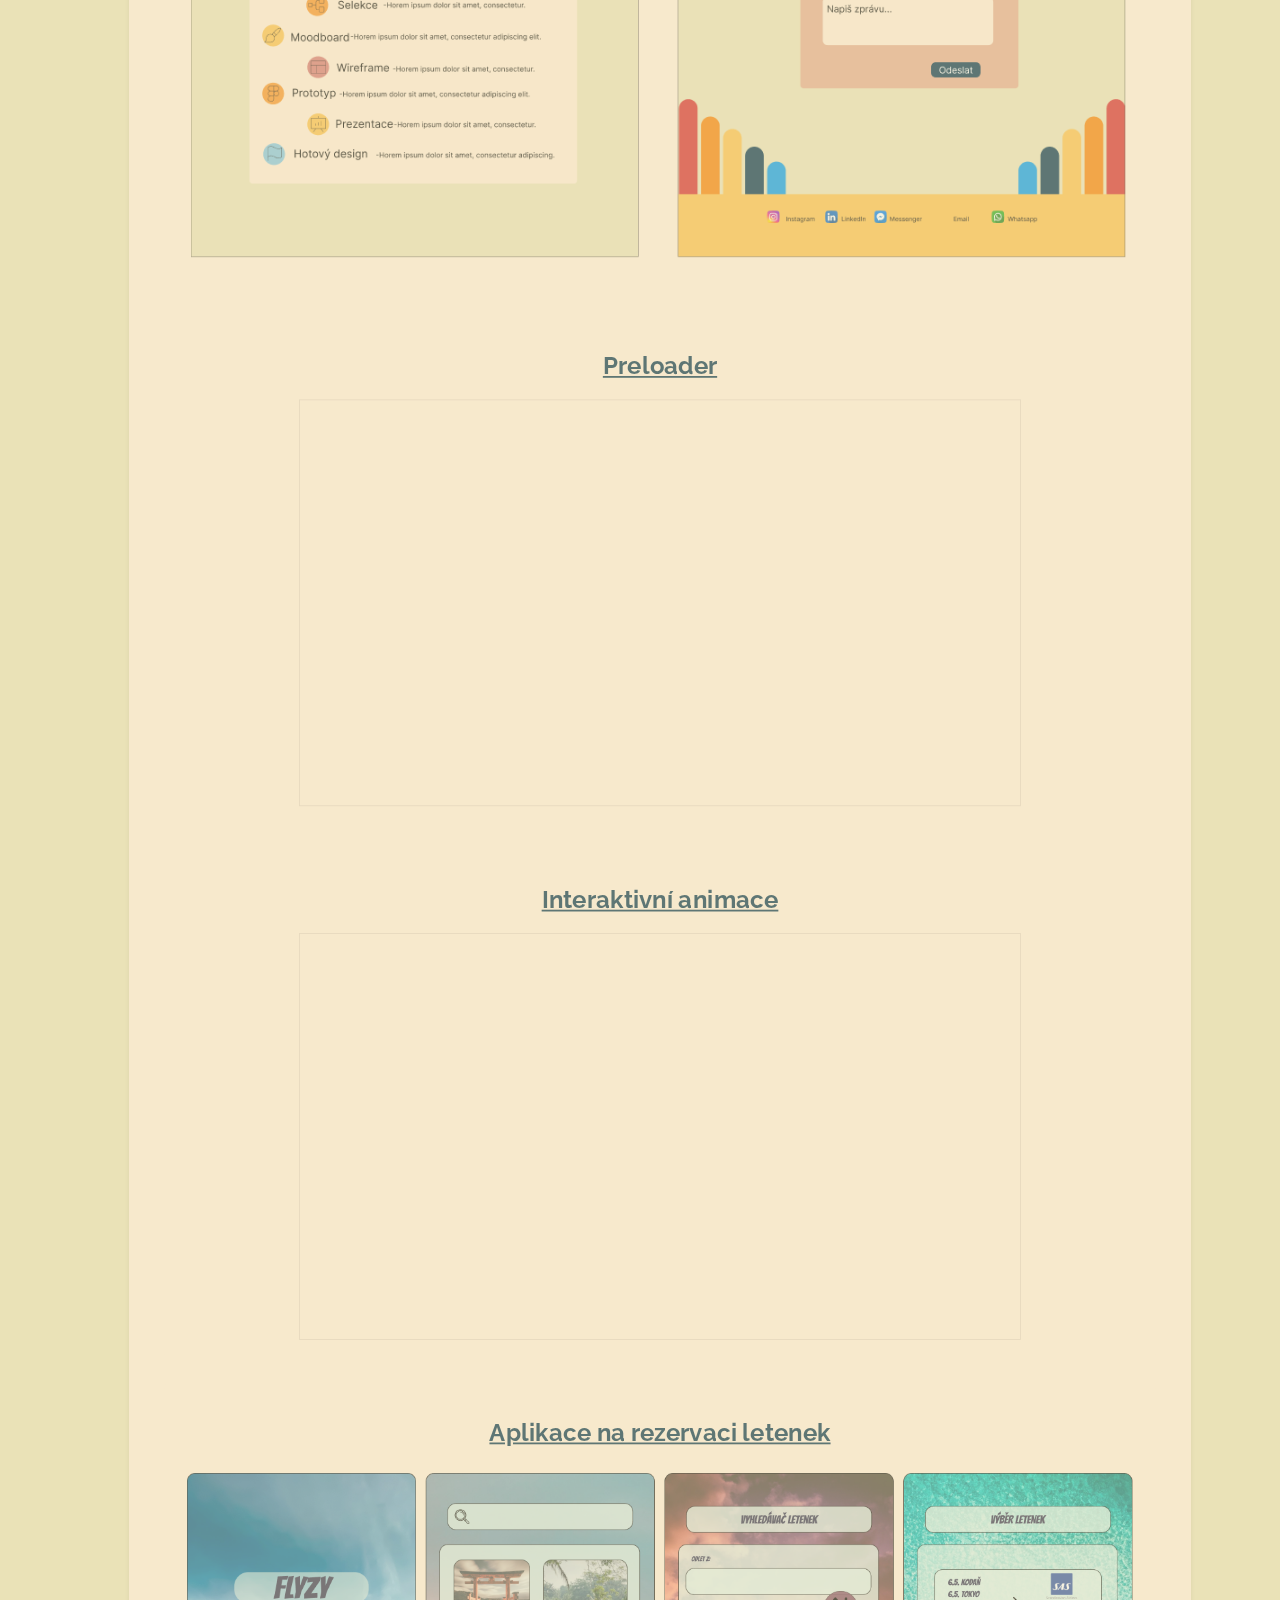
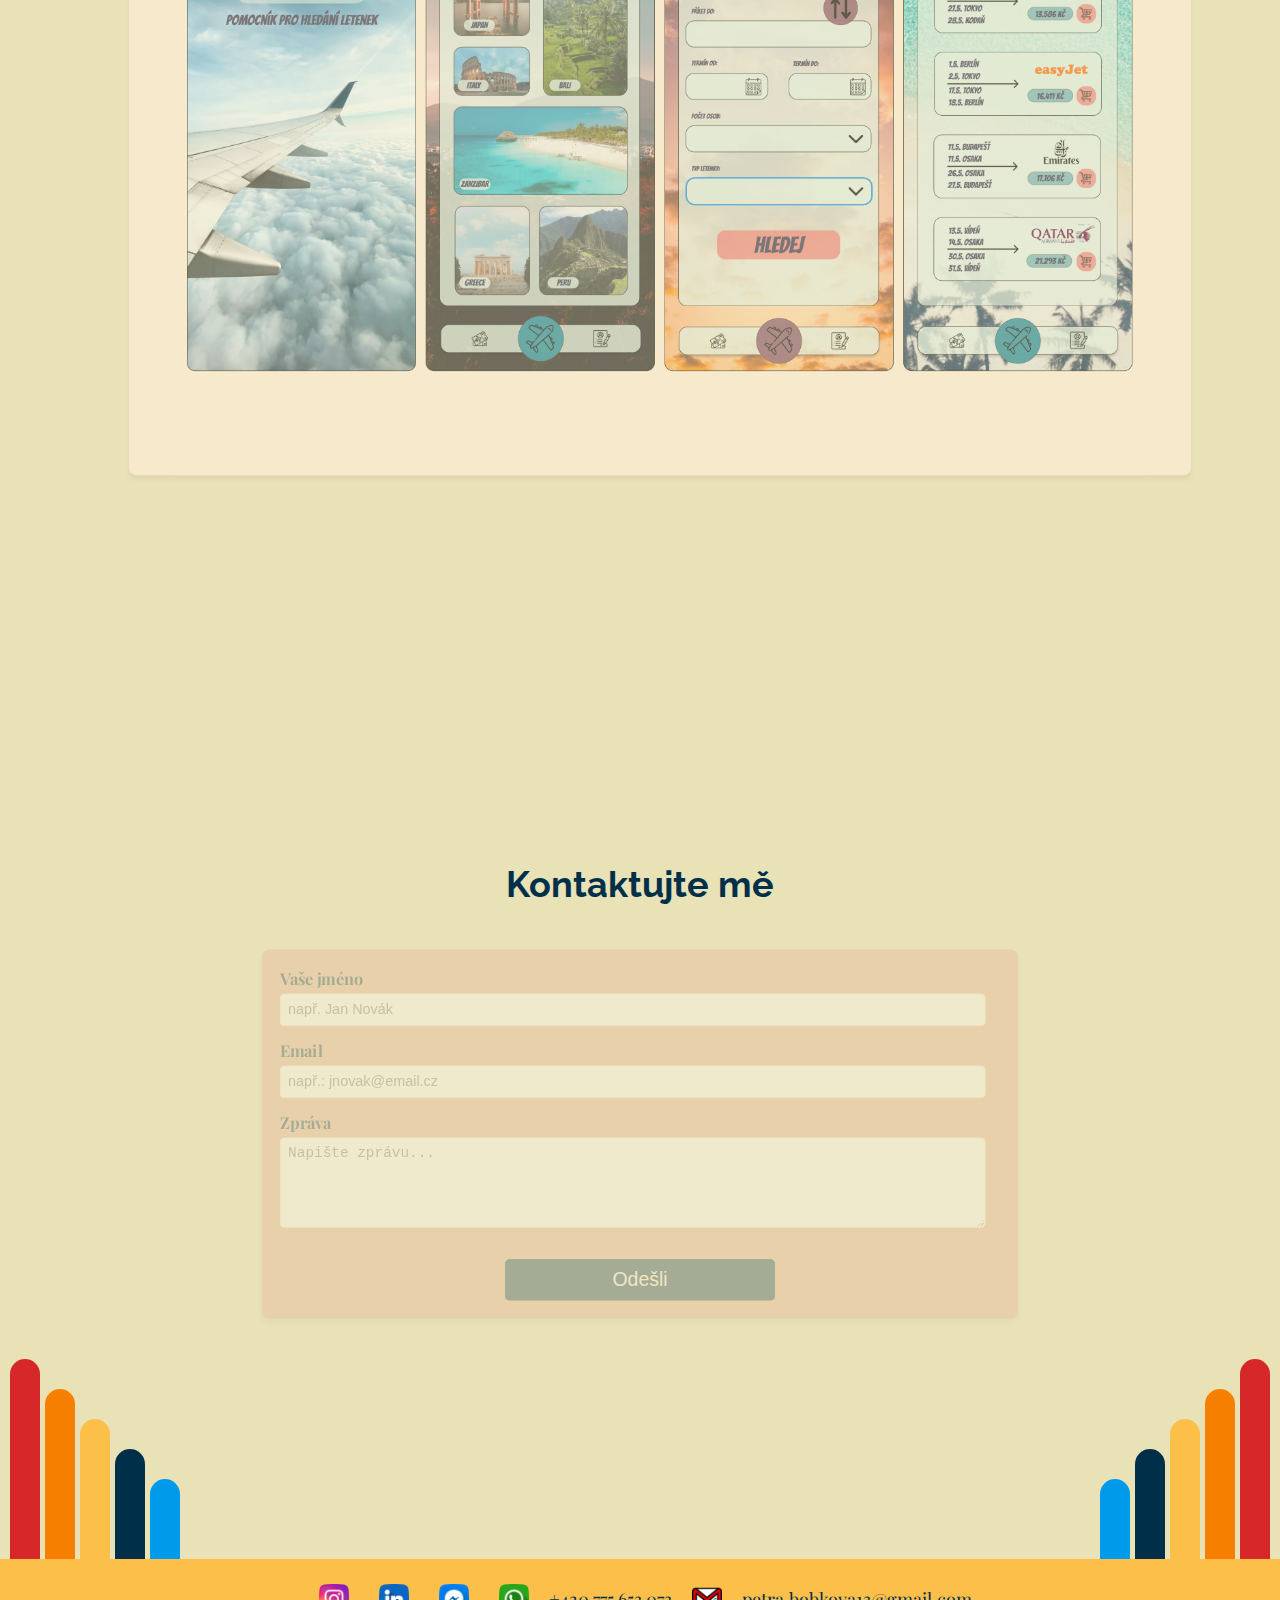
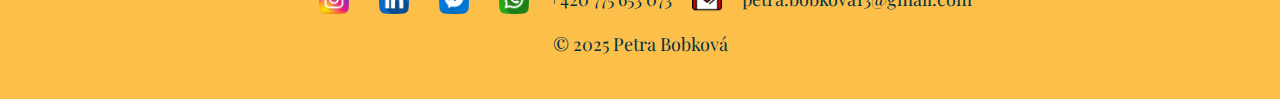
==== commit 41c6ee9b: "Update index.html" ====
--- a/index.html
+++ b/index.html
@@ -141,6 +141,7 @@
             <img src="Vizitka.png" class="vizitka" alt="vizitka" />
           </div>
           <div class="portfolio-item">
+              <h2>Moodboard</h2>
             <img src="moodboard figma.png" alt="moodboard navržený ve figmě">
           </div>
 
